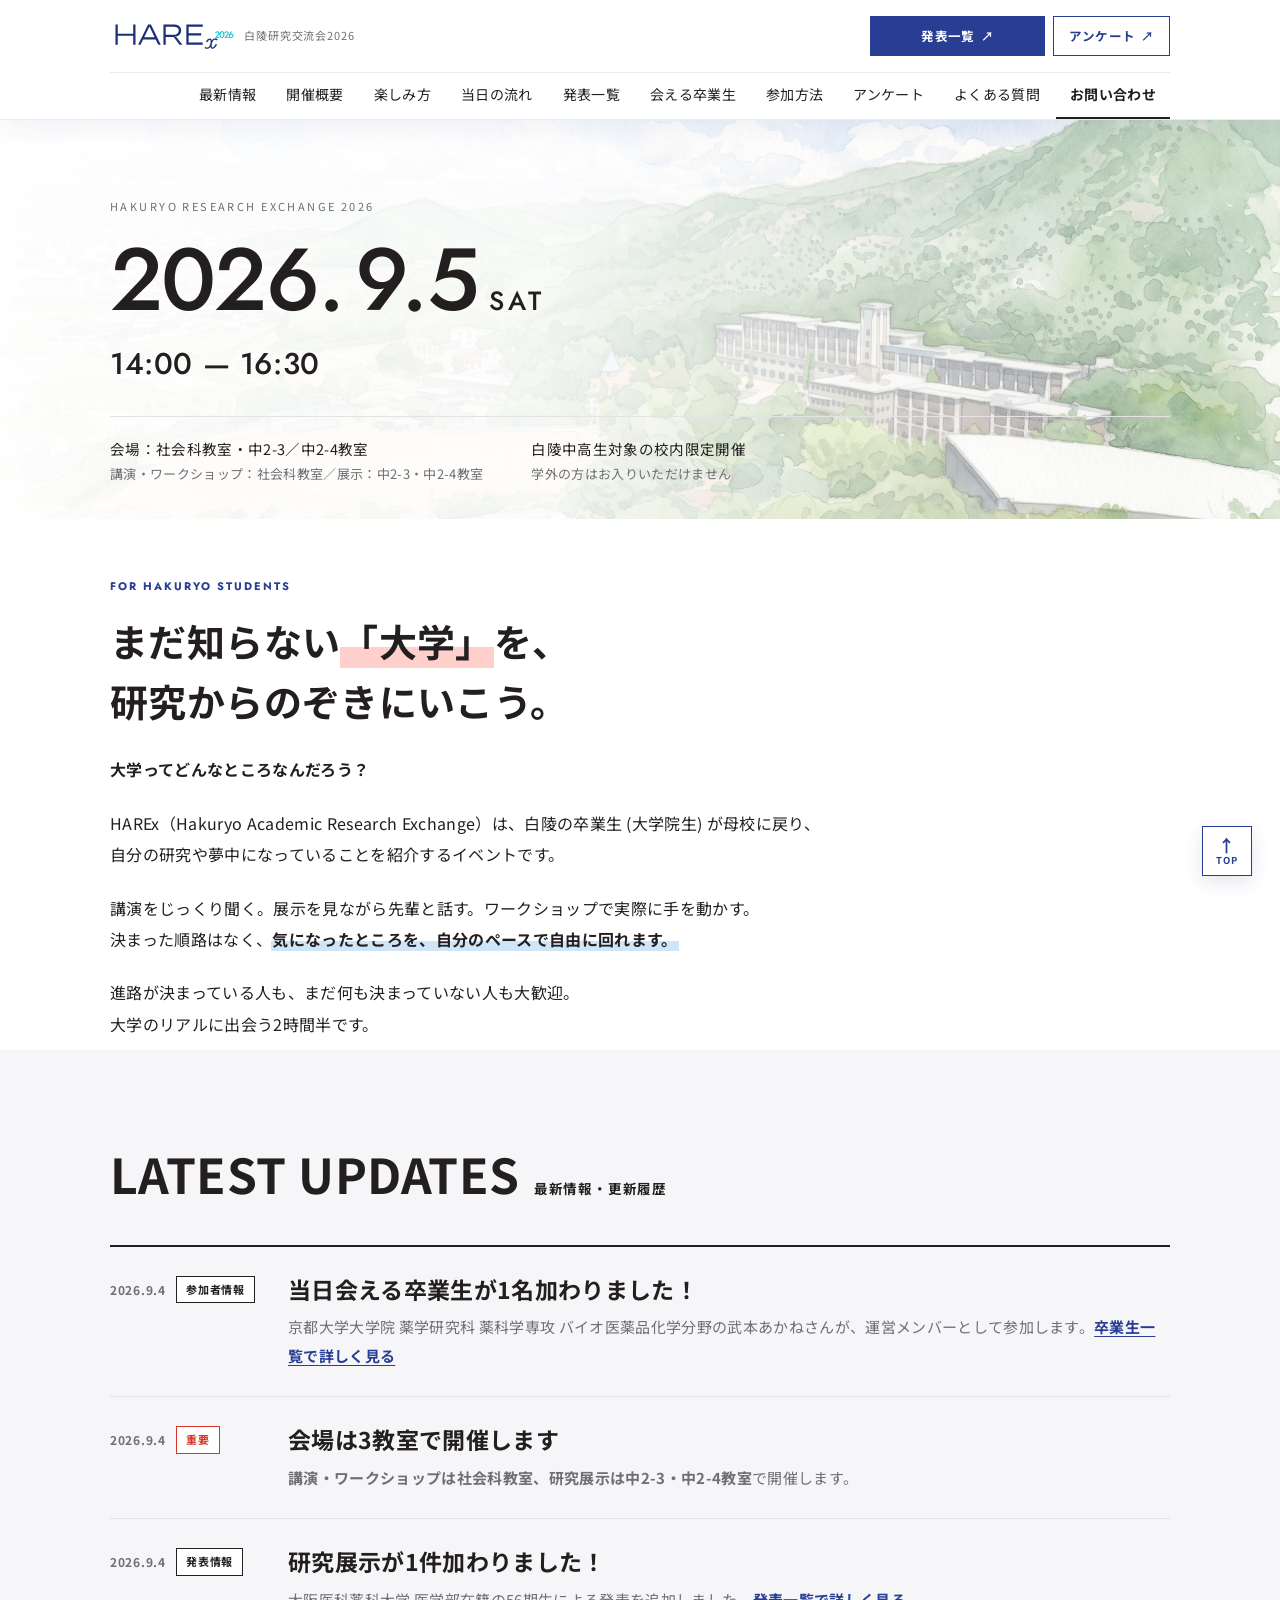
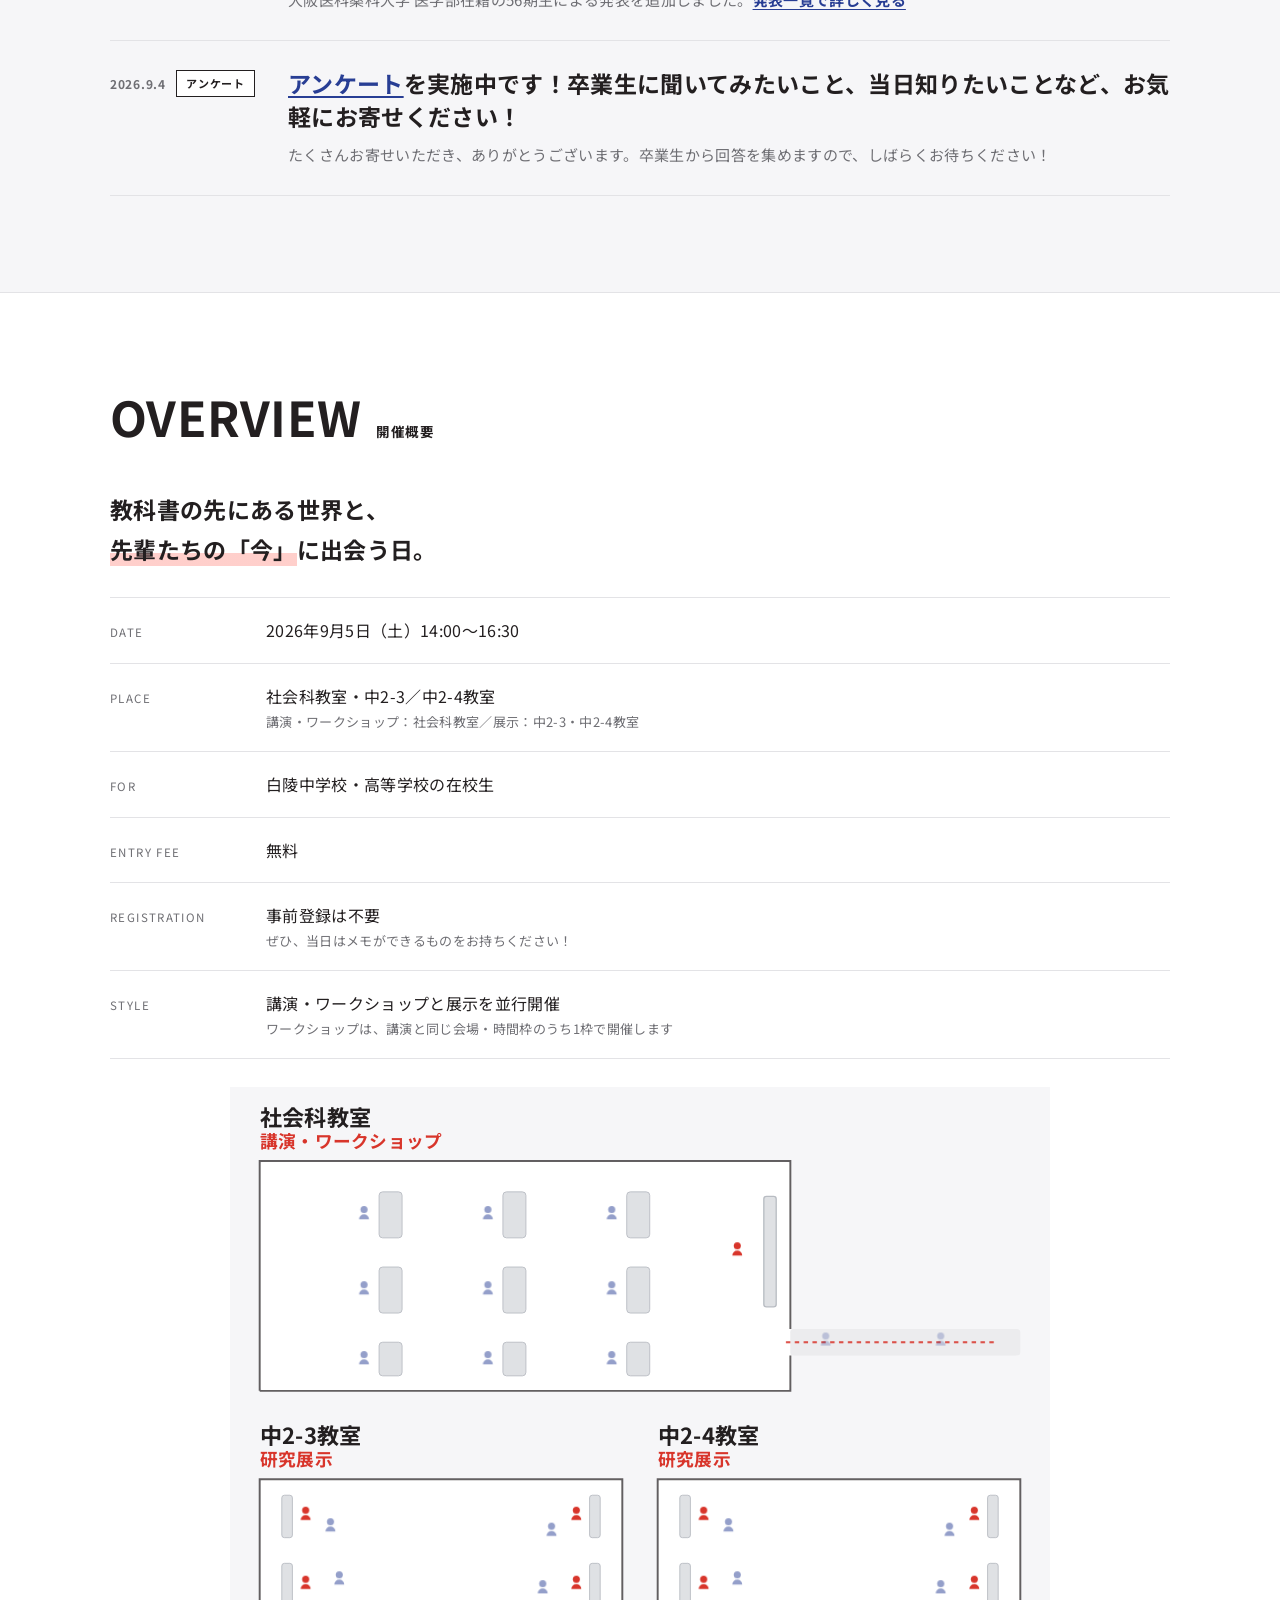
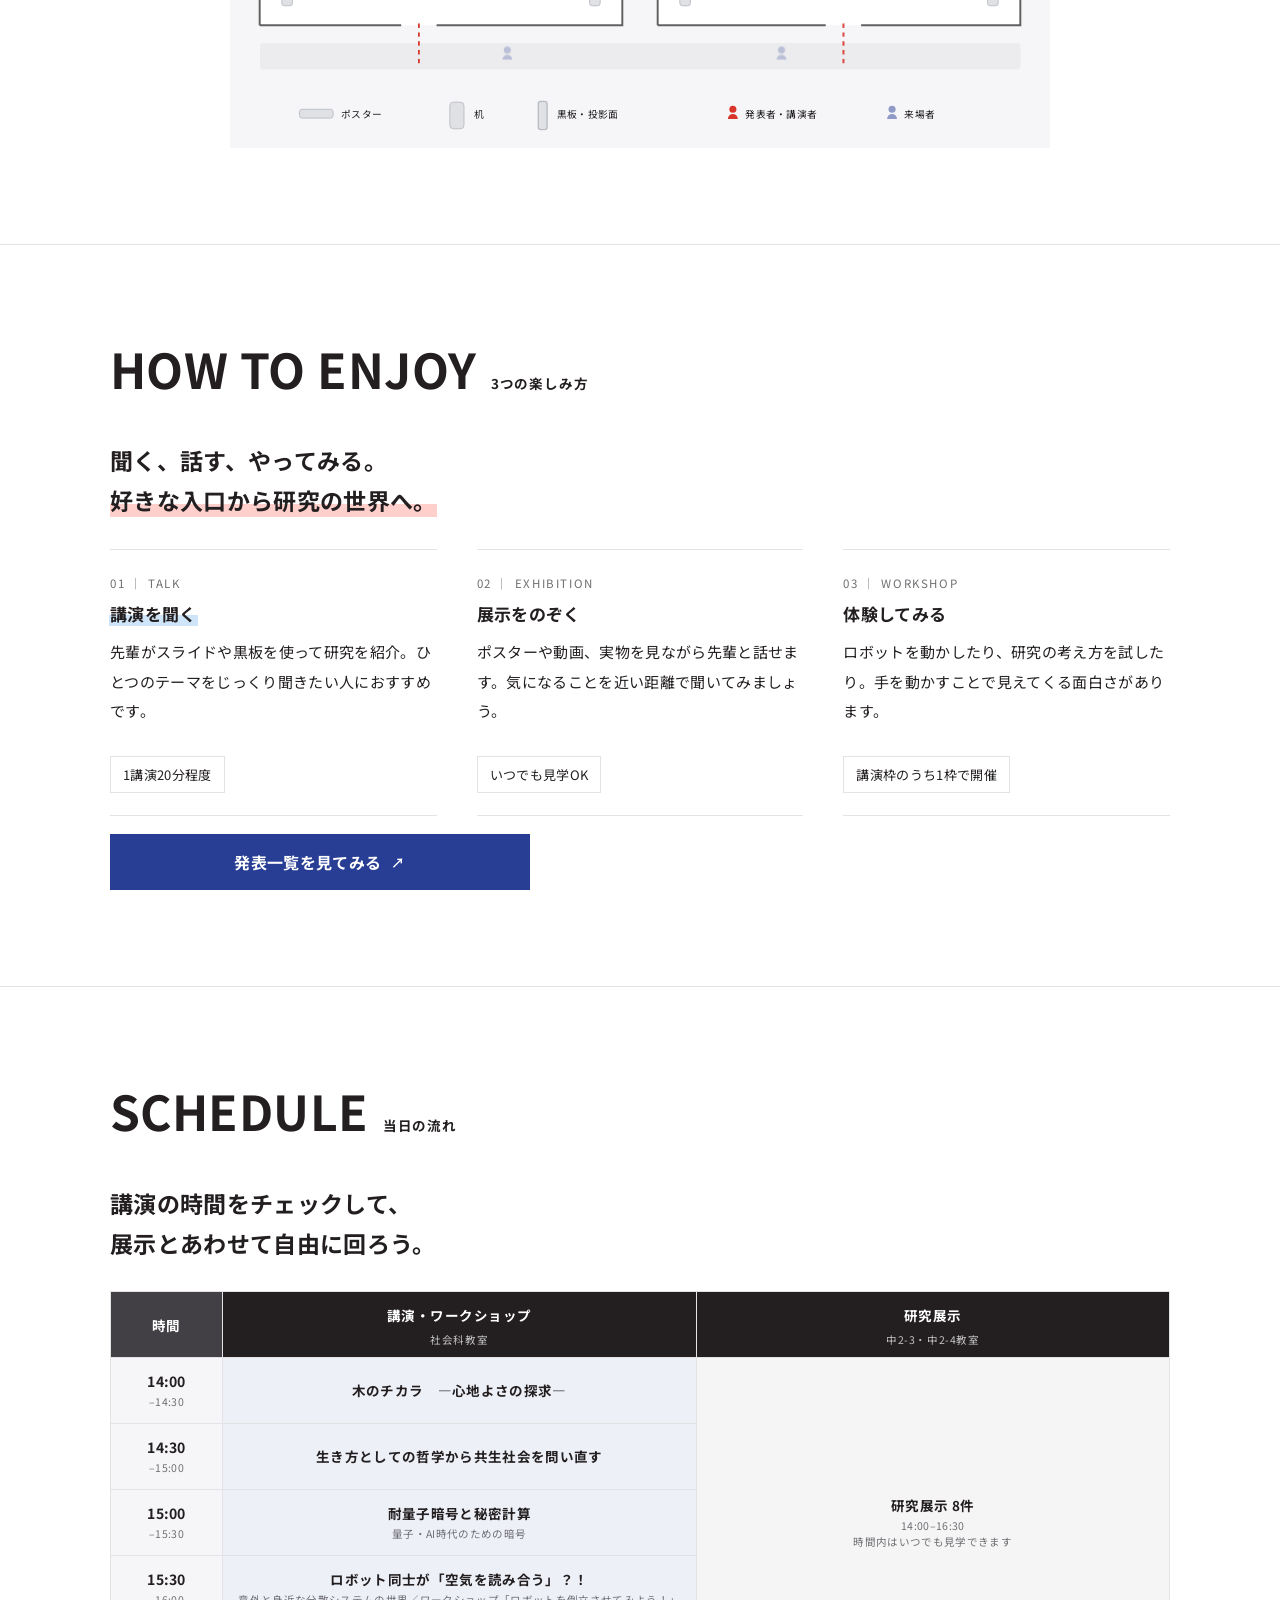
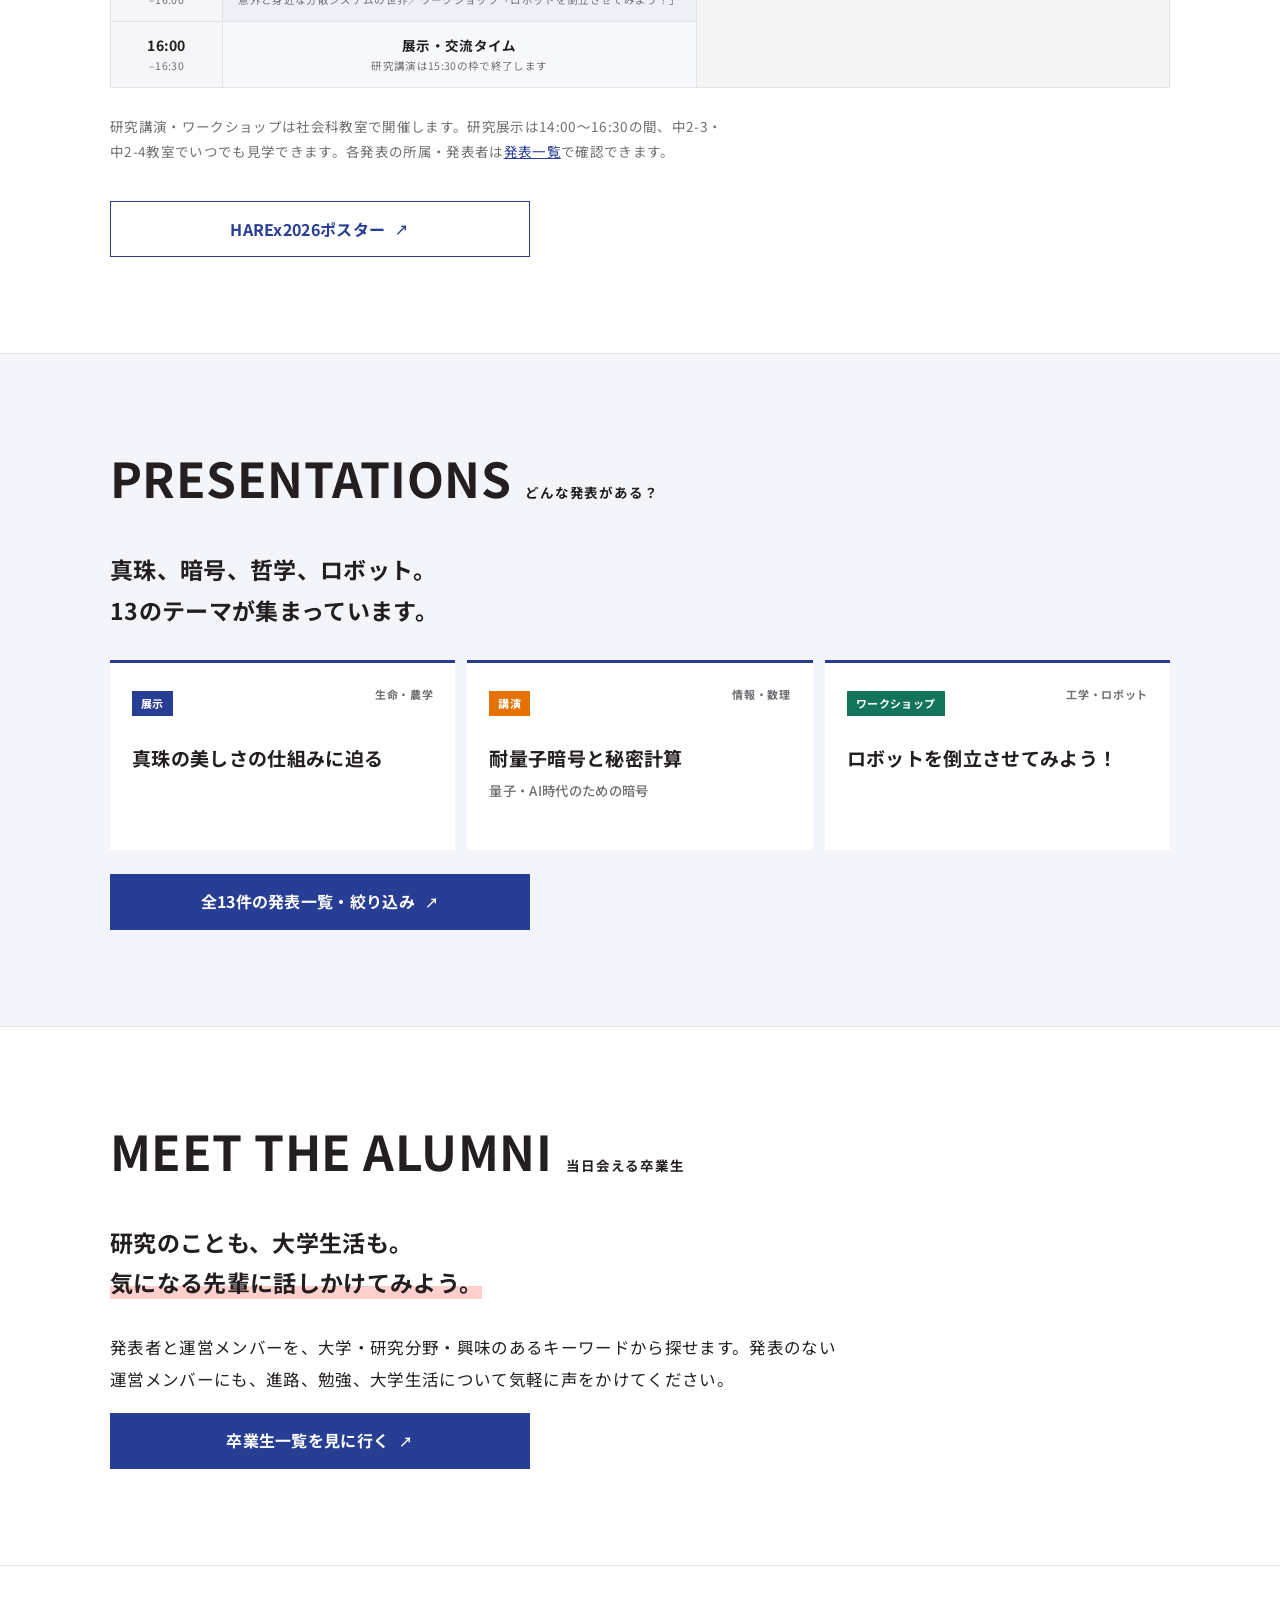
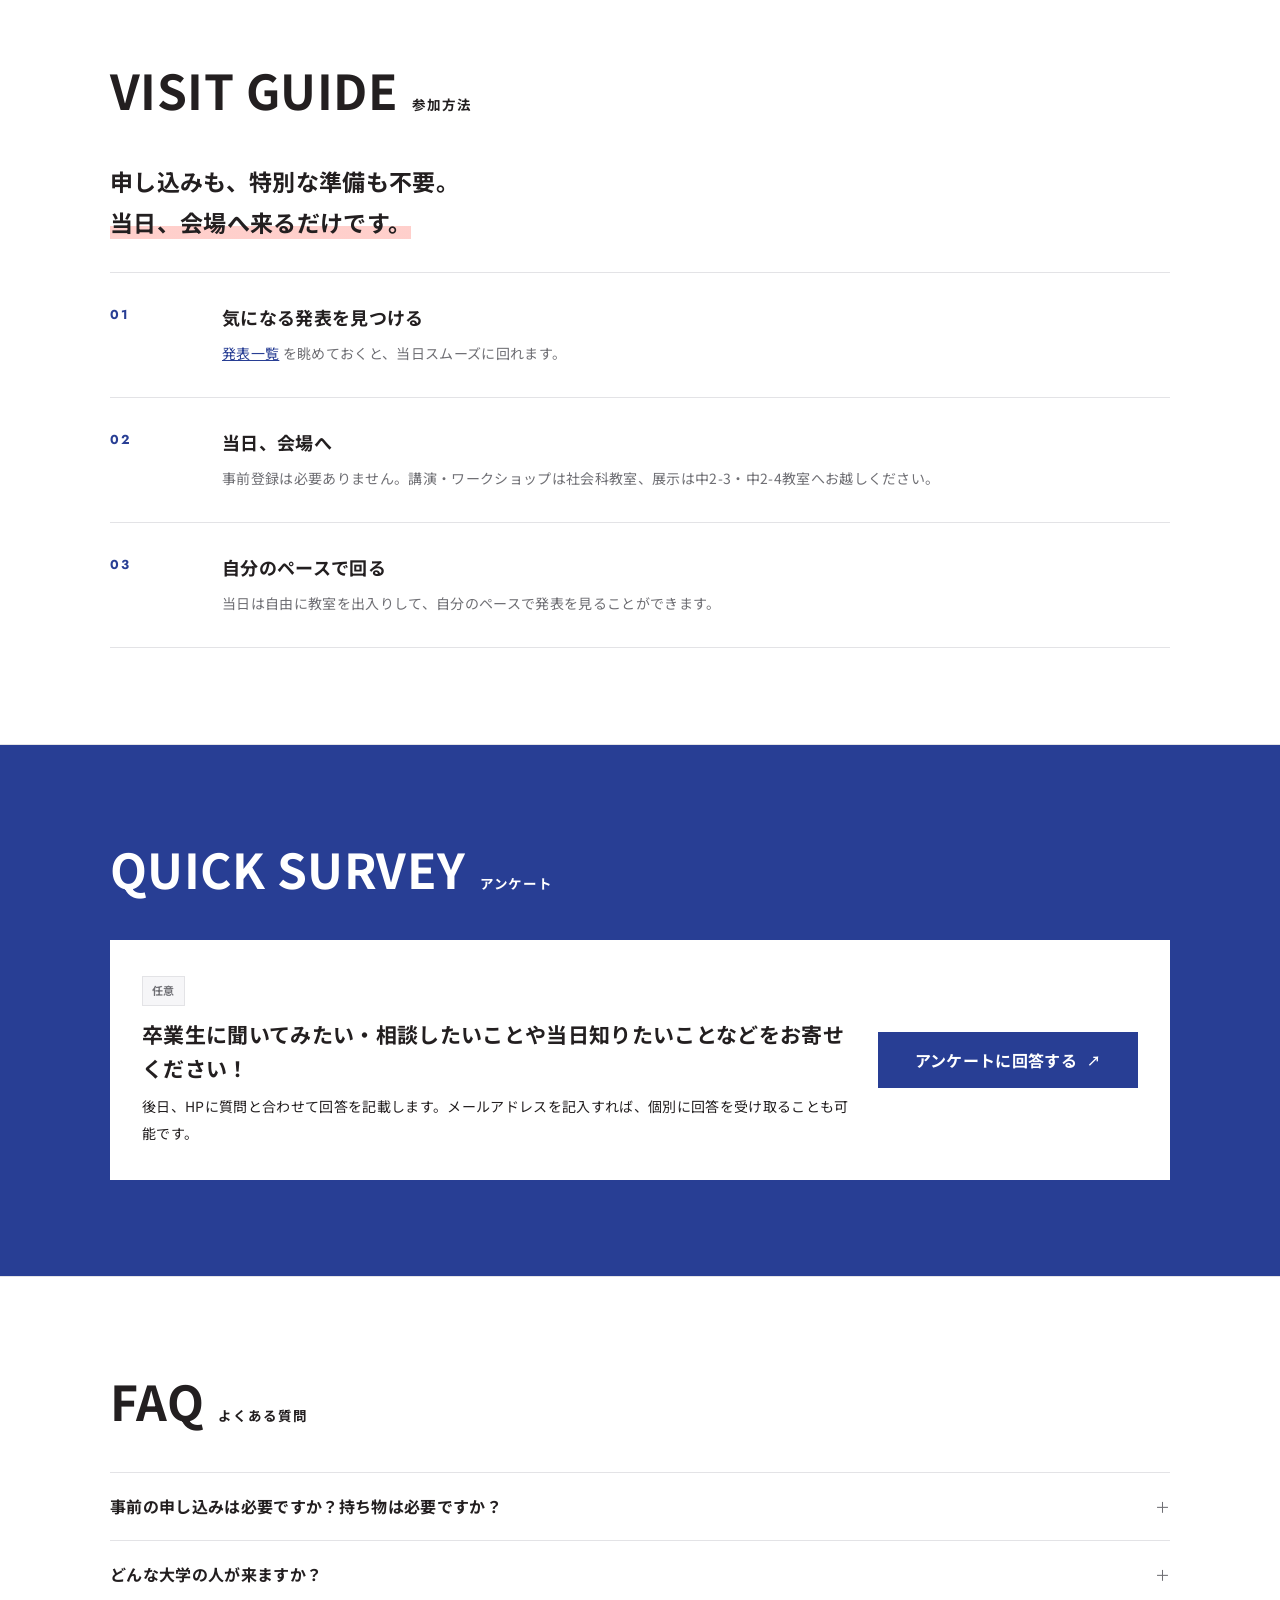
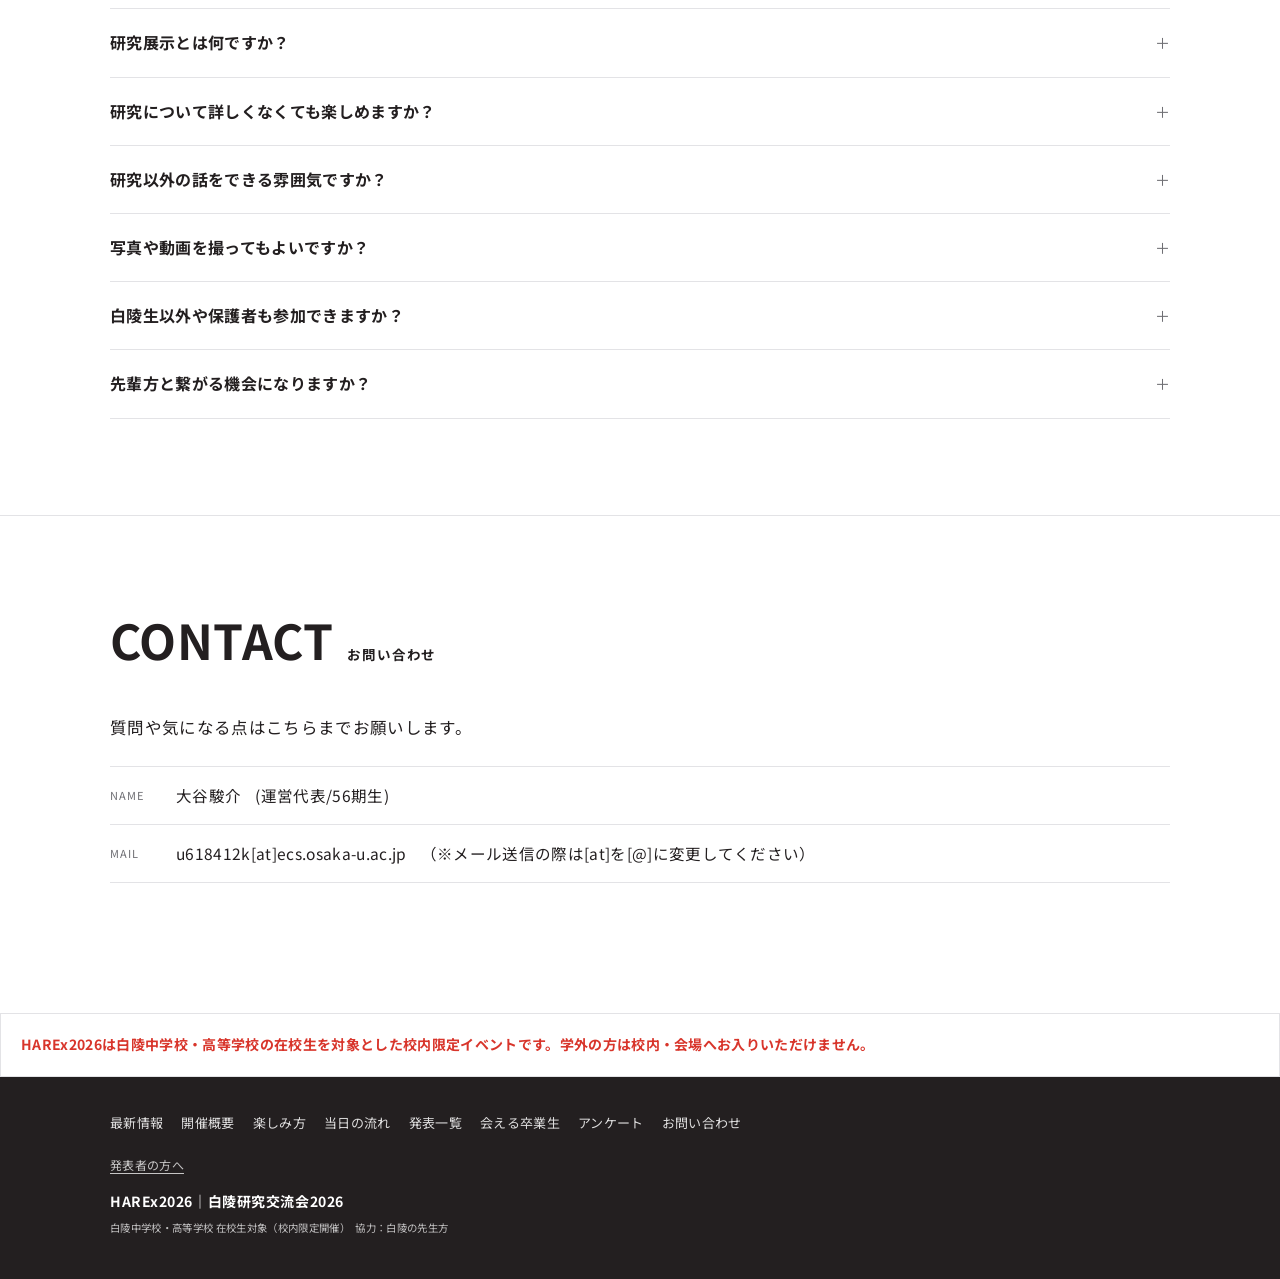
==== index.html @ d639a08f "HP更新" ====
<!doctype html>
<html lang="ja">

<head>
    <meta charset="utf-8">
    <meta name="viewport" content="width=device-width,initial-scale=1,viewport-fit=cover">
    <meta name="theme-color" content="#ffffff">
    <title>HAREx2026｜中高生向けサイト</title>
    <meta name="description" content="HAREx2026（白陵研究交流会）の白陵中高生向け案内。白陵中学校・高等学校の在校生を対象とした校内限定イベントです。">
    <link rel="preconnect" href="https://fonts.googleapis.com">
    <link rel="preconnect" href="https://fonts.gstatic.com" crossorigin>
    <link href="https://fonts.googleapis.com/css2?family=Noto+Sans+JP:wght@400;500;700&display=swap" rel="stylesheet">
    <link rel="stylesheet" href="assets/style.css">
    <link rel="icon" href="assets/favicon.svg" type="image/svg+xml">
</head>

<body id="top" class="student-site">
    <!--
        会場構成の切替メモ
        現在（社会科教室を使用）:
          講演・ワークショップ = 社会科教室
          研究展示 = 中2-3・中2-4教室
        切替候補（2026-09-04時点の2教室構成）:
          講演・ワークショップ = 中2-4教室
          研究展示 = 中2-3教室
        再切替時は「会場構成切替対象」のコメントがある各箇所と presentations.html の会場表記、
        および下記会場図をまとめて更新すること。
    -->
    <header class="site-header">
        <div class="wrap">
            <a class="brand" href="#top" aria-label="HAREx2026 トップへ">
                <img class="brand-logo" src="assets/harex-logo.svg" width="315" height="71" alt="HAREx">
                <span class="jp">白陵研究交流会2026</span>
            </a>
            <div class="header-cta" aria-label="注目のページ">
                <a href="presentations.html">発表一覧<span class="arw" aria-hidden="true">↗</span></a>
                <a class="sub" href="#survey">アンケート<span class="arw" aria-hidden="true">↗</span></a>
            </div>
            <nav class="site-nav" aria-label="ページ内の目次">
                <a href="#updates">最新情報</a>
                <a href="#about">開催概要</a>
                <a href="#styles">楽しみ方</a>
                <a href="#schedule">当日の流れ</a>
                <a href="#presentations">発表一覧</a>
                <a href="#alumni">会える卒業生</a>
                <a href="#guide">参加方法</a>
                <a href="#survey">アンケート</a>
                <a href="#notes">よくある質問</a>
                <a href="#contact">お問い合わせ</a>
            </nav>
        </div>
    </header>

    <main>
        <div class="mv student-mv">
            <div class="wrap">
                <p class="eyebrow">HAKURYO RESEARCH EXCHANGE 2026</p>
                <p class="date"><span>2026.</span><span>9.5</span><span class="dow">SAT</span></p>
                <p class="time">14:00 — 16:30</p>
                <div class="mv-meta">
                    <!-- 会場構成切替対象：2教室案「会場：中2-3・中2-4教室／展示：中2-3教室／講演等：中2-4教室」 -->
                    <p>会場：社会科教室・中2-3／中2-4教室<span>講演・ワークショップ：社会科教室／展示：中2-3・中2-4教室</span></p>
                    <p>白陵中高生対象の校内限定開催<span>学外の方はお入りいただけません</span></p>
                </div>
            </div>
        </div>

        <div class="statement student-statement">
            <div class="wrap">
                <p class="statement-kicker">FOR HAKURYO STUDENTS</p>
                <h1>まだ知らない<span class="mark">「大学」</span>を、<br>研究からのぞきにいこう。</h1>
                <div class="split">
                    <div class="body">
                        <p><b>大学ってどんなところなんだろう？</b></p>
                        <p>HAREx（Hakuryo Academic Research Exchange）は、白陵の卒業生 (大学院生)
                            が母校に戻り、自分の研究や夢中になっていることを紹介するイベントです。
                        </p>
                        <p>講演をじっくり聞く。展示を見ながら先輩と話す。ワークショップで実際に手を動かす。<br>決まった順路はなく、<b><span
                                    class="emphasis-marker">気になったところを、自分のペースで自由に回れます。</span></b></p>
                        <p>進路が決まっている人も、まだ何も決まっていない人も大歓迎。<br>
                            大学のリアルに出会う2時間半です。</p>
                    </div>
                </div>
            </div>
        </div>

        <section id="updates" class="updates-section" aria-labelledby="updates-title">
            <div class="wrap">
                <h2 class="heading" id="updates-title"><span class="en">LATEST UPDATES</span><span
                        class="jp">最新情報・更新履歴</span></h2>
                <div class="update-list">
                    <article class="update-item">
                        <div class="update-meta"><time datetime="2026-09-04">2026.9.4</time><span
                                class="update-label">参加者情報</span></div>
                        <div class="update-body">
                            <h3>当日会える卒業生が1名加わりました！</h3>
                            <p>京都大学大学院 薬学研究科 薬科学専攻 バイオ医薬品化学分野の武本あかねさんが、運営メンバーとして参加します。<a
                                    href="alumni.html">卒業生一覧で詳しく見る</a></p>
                        </div>
                    </article>
                    <article class="update-item">
                        <div class="update-meta"><time datetime="2026-09-04">2026.9.4</time><span
                                class="update-label important">重要</span></div>
                        <div class="update-body">
                            <h3>会場は3教室で開催します</h3>
                            <!-- 会場構成切替対象：2教室案「研究展示は中2-3教室、講演・ワークショップは中2-4教室」 -->
                            <p><b>講演・ワークショップは社会科教室、研究展示は中2-3・中2-4教室</b>で開催します。</p>
                        </div>
                    </article>
                    <article class="update-item">
                        <div class="update-meta"><time datetime="2026-09-04">2026.9.4</time><span
                                class="update-label">発表情報</span></div>
                        <div class="update-body">
                            <h3>研究展示が1件加わりました！</h3>
                            <p>大阪医科薬科大学 医学部在籍の56期生による発表を追加しました。<a href="presentations.html">発表一覧で詳しく見る</a></p>
                        </div>
                    </article>
                    <article class="update-item">
                        <div class="update-meta"><time datetime="2026-09-04">2026.9.4</time><span
                                class="update-label">アンケート</span></div>
                        <div class="update-body">
                            <h3><a href="#survey">アンケート</a>を実施中です！卒業生に聞いてみたいこと、当日知りたいことなど、お気軽にお寄せください！</h3>
                            <p>たくさんお寄せいただき、ありがとうございます。卒業生から回答を集めますので、しばらくお待ちください！
                            </p>
                        </div>
                    </article>
                </div>
            </div>
        </section>

        <section id="about">
            <div class="wrap">
                <h2 class="heading"><span class="en">OVERVIEW</span><span class="jp">開催概要</span></h2>
                <p class="lead">教科書の先にある世界と、<br><span class="mark">先輩たちの「今」</span>に出会う日。</p>

                <dl class="facts">
                    <div>
                        <dt>DATE</dt>
                        <dd>2026年9月5日（土）14:00〜16:30</dd>
                    </div>
                    <div>
                        <dt>PLACE</dt>
                        <!-- 会場構成切替対象：2教室案「中2-3・中2-4教室／展示：中2-3教室／講演等：中2-4教室」 -->
                        <dd>社会科教室・中2-3／中2-4教室<small>講演・ワークショップ：社会科教室／展示：中2-3・中2-4教室</small></dd>
                    </div>
                    <div>
                        <dt>FOR</dt>
                        <dd>白陵中学校・高等学校の在校生</dd>
                    </div>
                    <div>
                        <dt>ENTRY FEE</dt>
                        <dd>無料</dd>
                    </div>
                    <div>
                        <dt>REGISTRATION</dt>
                        <dd>事前登録は不要<small>ぜひ、当日はメモができるものをお持ちください！</small></dd>
                    </div>
                    <div>
                        <dt>STYLE</dt>
                        <dd>講演・ワークショップと展示を並行開催<small>ワークショップは、講演と同じ会場・時間枠のうち1枠で開催します</small></dd>
                    </div>
                </dl>
                <!--
                    会場構成切替対象：2教室案の会場図は、左右に中2-3（展示）と中2-4（講演等）を置く構成。
                    現在の3教室案は、社会科教室を左約7割に置き、右下の出入口から右方向へ廊下を伸ばし、
                    中2-3・中2-4の展示室ともう1本の廊下を別の段に配置している。
                -->
                <div class="figure venue-figure">
                    <svg class="venue" data-scroll-animation="venue" viewBox="0 0 900 720" role="img"
                        aria-labelledby="venue-title venue-desc">
                        <title id="venue-title">HAREx2026会場案内図</title>
                        <desc id="venue-desc">
                            上段は左側約7割が社会科教室で、右下の出入口から右方向へ細い廊下が伸びています。社会科教室は右端の黒板を正面としています。下段は中2-3教室と中2-4教室、その下に同じ幅の別の廊下があります。
                        </desc>
                        <defs>
                            <g id="venue-person">
                                <circle cx="0" cy="-7" r="4" />
                                <path d="M-5.6,4 a5.6,5.6 0 0,1 11.2,0 Z" />
                            </g>
                        </defs>

                        <!-- 上段：社会科教室と、右下の出入口から右へ伸びる廊下 -->
                        <text class="vn-room-number" x="20" y="30">社会科教室</text>
                        <text class="vn-room-role" x="20" y="55">講演・ワークショップ</text>
                        <rect class="vn-room vn-room--talk" x="20" y="70" width="600" height="260" rx="6" />
                        <rect class="vn-corr" x="620" y="260" width="260" height="30" rx="4" />
                        <!-- 社会科教室の出入口は右下。右壁の切れ目が出入口 -->
                        <path class="vn-wall" d="M20 330V70H620V260 M620 290V330H20" />

                        <g class="vn-objects" aria-hidden="true">
                            <!-- 黒板は教室の右端 -->
                            <rect class="vn-object vn-blackboard-shape" x="590" y="110" width="14" height="125" rx="3" />
                            <!-- 黒板へ向く縦長の机 -->
                            <rect class="vn-object vn-desk" x="155" y="105" width="26" height="52" rx="4" />
                            <rect class="vn-object vn-desk" x="295" y="105" width="26" height="52" rx="4" />
                            <rect class="vn-object vn-desk" x="435" y="105" width="26" height="52" rx="4" />
                            <rect class="vn-object vn-desk" x="155" y="190" width="26" height="52" rx="4" />
                            <rect class="vn-object vn-desk" x="295" y="190" width="26" height="52" rx="4" />
                            <rect class="vn-object vn-desk" x="435" y="190" width="26" height="52" rx="4" />
                            <rect class="vn-object vn-desk" x="155" y="275" width="26" height="38" rx="4" />
                            <rect class="vn-object vn-desk" x="295" y="275" width="26" height="38" rx="4" />
                            <rect class="vn-object vn-desk" x="435" y="275" width="26" height="38" rx="4" />
                        </g>
                        <g class="vn-alum vn-participants">
                            <use href="#venue-person" x="560" y="173" />
                        </g>
                        <g class="vn-you vn-participants">
                            <use href="#venue-person" x="138" y="132" />
                            <use href="#venue-person" x="278" y="132" />
                            <use href="#venue-person" x="418" y="132" />
                            <use href="#venue-person" x="138" y="217" />
                            <use href="#venue-person" x="278" y="217" />
                            <use href="#venue-person" x="418" y="217" />
                            <use href="#venue-person" x="138" y="296" />
                            <use href="#venue-person" x="278" y="296" />
                            <use href="#venue-person" x="418" y="296" />
                        </g>
                        <g class="vn-move">
                            <path d="M615 275H850" />
                        </g>
                        <g class="vn-you vn-participants">
                            <use class="vn-walker vn-walker--1" href="#venue-person" x="660" y="275" />
                            <use class="vn-walker vn-walker--2" href="#venue-person" x="790" y="275" />
                        </g>

                        <!-- 下段：2つの展示室と、別系統の廊下 -->
                        <text class="vn-room-number" x="20" y="390">中2-3教室</text>
                        <text class="vn-room-role" x="20" y="415">研究展示</text>
                        <text class="vn-room-number" x="470" y="390">中2-4教室</text>
                        <text class="vn-room-role" x="470" y="415">研究展示</text>
                        <rect class="vn-room vn-room--exhibition" x="20" y="430" width="410" height="165" rx="6" />
                        <rect class="vn-room vn-room--exhibition" x="470" y="430" width="410" height="165" rx="6" />
                        <path class="vn-wall"
                            d="M20 595V430H430V595H220 M180 595H20 M470 595V430H880V595H700 M660 595H470" />

                        <g class="vn-objects" aria-hidden="true">
                            <rect class="vn-object vn-poster" x="45" y="448" width="12" height="48" rx="3" />
                            <rect class="vn-object vn-poster" x="45" y="525" width="12" height="48" rx="3" />
                            <rect class="vn-object vn-poster" x="393" y="448" width="12" height="48" rx="3" />
                            <rect class="vn-object vn-poster" x="393" y="525" width="12" height="48" rx="3" />
                            <rect class="vn-object vn-poster" x="495" y="448" width="12" height="48" rx="3" />
                            <rect class="vn-object vn-poster" x="495" y="525" width="12" height="48" rx="3" />
                            <rect class="vn-object vn-poster" x="843" y="448" width="12" height="48" rx="3" />
                            <rect class="vn-object vn-poster" x="843" y="525" width="12" height="48" rx="3" />
                        </g>
                        <g class="vn-alum vn-participants">
                            <use href="#venue-person" x="72" y="472" />
                            <use href="#venue-person" x="378" y="472" />
                            <use href="#venue-person" x="72" y="550" />
                            <use href="#venue-person" x="378" y="550" />
                            <use href="#venue-person" x="522" y="472" />
                            <use href="#venue-person" x="828" y="472" />
                            <use href="#venue-person" x="522" y="550" />
                            <use href="#venue-person" x="828" y="550" />
                        </g>
                        <g class="vn-you vn-participants">
                            <use href="#venue-person" x="100" y="485" />
                            <use href="#venue-person" x="350" y="490" />
                            <use href="#venue-person" x="110" y="545" />
                            <use href="#venue-person" x="340" y="555" />
                            <use href="#venue-person" x="550" y="485" />
                            <use href="#venue-person" x="800" y="490" />
                            <use href="#venue-person" x="560" y="545" />
                            <use href="#venue-person" x="790" y="555" />
                        </g>

                        <rect class="vn-corr" x="20" y="615" width="860" height="30" rx="4" />
                        <g class="vn-move">
                            <path d="M200 638V590" />
                            <path d="M680 638V590" />
                        </g>
                        <g class="vn-you vn-participants">
                            <use class="vn-walker vn-walker--1" href="#venue-person" x="300" y="630" />
                            <use class="vn-walker vn-walker--2" href="#venue-person" x="610" y="630" />
                        </g>

                        <g class="vn-legend" aria-hidden="true">
                            <rect class="vn-object vn-poster" x="65" y="690" width="38" height="10" rx="3" />
                            <text x="112" y="700">ポスター</text>
                            <rect class="vn-object vn-desk" x="235" y="682" width="16" height="30" rx="4" />
                            <text x="262" y="700">机</text>
                            <rect class="vn-object vn-blackboard-shape" x="335" y="681" width="10" height="32" rx="3" />
                            <text x="356" y="700">黒板・投影面</text>
                            <g class="vn-alum"><use href="#venue-person" x="555" y="697" /></g>
                            <text x="569" y="700">発表者・講演者</text>
                            <g class="vn-you"><use href="#venue-person" x="735" y="697" /></g>
                            <text x="749" y="700">来場者</text>
                        </g>
                    </svg>
                </div>
            </div>
        </section>

        <section id="styles">
            <div class="wrap">
                <h2 class="heading"><span class="en">HOW TO ENJOY</span><span class="jp">3つの楽しみ方</span></h2>
                <p class="lead">聞く、話す、やってみる。<br><span class="mark">好きな入口から研究の世界へ。</span></p>
                <div class="cols c3 style-cards">
                    <article>
                        <span class="num">01 ｜ TALK</span>
                        <h3><span class="emphasis-marker">講演を聞く</span></h3>
                        <p>先輩がスライドや黒板を使って研究を紹介。ひとつのテーマをじっくり聞きたい人におすすめです。</p>
                        <span class="tag">1講演20分程度</span>
                    </article>
                    <article>
                        <span class="num">02 ｜ EXHIBITION</span>
                        <h3><span class="emphasis-marker">展示をのぞく</span></h3>
                        <p>ポスターや動画、実物を見ながら先輩と話せます。気になることを近い距離で聞いてみましょう。</p>
                        <span class="tag">いつでも見学OK</span>
                    </article>
                    <article>
                        <span class="num">03 ｜ WORKSHOP</span>
                        <h3><span class="emphasis-marker">体験してみる</span></h3>
                        <p>ロボットを動かしたり、研究の考え方を試したり。手を動かすことで見えてくる面白さがあります。</p>
                        <span class="tag">講演枠のうち1枠で開催</span>
                    </article>
                </div>
                <a class="btn" href="presentations.html">発表一覧を見てみる<span class="arw" aria-hidden="true">↗</span></a>
            </div>
        </section>

        <section id="schedule">
            <div class="wrap">
                <h2 class="heading"><span class="en">SCHEDULE</span><span class="jp">当日の流れ</span></h2>
                <p class="lead">講演の時間をチェックして、<br><span class="mark">展示とあわせて自由に回ろう。</span></p>
                <div class="tt">
                    <table aria-label="14時から16時30分までの講演・ワークショップと展示のタイムテーブル">
                        <thead>
                            <tr>
                                <th scope="col">時間</th>
                                <!-- 会場構成切替対象：2教室案「講演等：中2-4教室／研究展示：中2-3教室」 -->
                                <th scope="col">講演・ワークショップ<br><small>社会科教室</small></th>
                                <th scope="col">研究展示<br><small>中2-3・中2-4教室</small></th>
                            </tr>
                        </thead>
                        <tbody>
                            <tr class="slot-30">
                                <th scope="row">14:00<small>–14:30</small></th>
                                <td class="talk"><b>木のチカラ　―心地よさの探求―</b></td>
                                <td class="exhibition" rowspan="5"><b>研究展示
                                        8件</b><small>14:00–16:30<br>時間内はいつでも見学できます</small></td>
                            </tr>
                            <tr class="slot-30">
                                <th scope="row">14:30<small>–15:00</small></th>
                                <td class="talk"><b>生き方としての哲学から共生社会を問い直す</b></td>
                            </tr>
                            <tr class="slot-30">
                                <th scope="row">15:00<small>–15:30</small></th>
                                <td class="talk"><b>耐量子暗号と秘密計算</b><small>量子・AI時代のための暗号</small></td>
                            </tr>
                            <tr class="slot-30">
                                <th scope="row">15:30<small>–16:00</small></th>
                                <td class="talk">
                                    <b>ロボット同士が「空気を読み合う」？！</b><small>意外と身近な分散システムの世界／ワークショップ「ロボットを倒立させてみよう！」</small>
                                </td>
                            </tr>
                            <tr class="slot-30">
                                <th scope="row">16:00<small>–16:30</small></th>
                                <td class="workshop"><b>展示・交流タイム</b><small>研究講演は15:30の枠で終了します</small></td>
                            </tr>
                        </tbody>
                    </table>
                </div>
                <!-- 会場構成切替対象：2教室案「講演等は中2-4教室／展示は中2-3教室」 -->
                <p class="note">研究講演・ワークショップは社会科教室で開催します。研究展示は14:00〜16:30の間、中2-3・中2-4教室でいつでも見学できます。各発表の所属・発表者は<a
                        href="presentations.html">発表一覧</a>で確認できます。</p>
                <a class="btn sub" href="https://drive.google.com/file/d/1bdfTSVSeqjbttZDfz1t50uwC72XidPdn/preview"
                    target="_blank" rel="noopener noreferrer">HAREx2026ポスター<span class="arw"
                        aria-hidden="true">↗</span></a>
            </div>
        </section>

        <section id="presentations" class="presentation-teaser">
            <div class="wrap">
                <h2 class="heading"><span class="en">PRESENTATIONS</span><span class="jp">どんな発表がある？</span></h2>
                <p class="lead">真珠、暗号、哲学、ロボット。<br><span class="mark">13のテーマが集まっています。</span></p>
                <div class="teaser-grid">
                    <article><span class="presentation-type exhibition">展示</span>
                        <p class="presentation-field">生命・農学</p>
                        <h3>真珠の美しさの仕組みに迫る</h3>
                    </article>
                    <article><span class="presentation-type talk">講演</span>
                        <p class="presentation-field">情報・数理</p>
                        <h3>耐量子暗号と秘密計算<br><small>量子・AI時代のための暗号</small></h3>
                    </article>
                    <article><span class="presentation-type workshop">ワークショップ</span>
                        <p class="presentation-field">工学・ロボット</p>
                        <h3>ロボットを倒立させてみよう！</h3>
                    </article>
                </div>
                <a class="btn presentation-link" href="presentations.html">全13件の発表一覧・絞り込み<span class="arw"
                        aria-hidden="true">↗</span></a>
            </div>
        </section>

        <section id="alumni" class="members-section alumni-teaser">
            <div class="wrap">
                <h2 class="heading"><span class="en">MEET THE ALUMNI</span><span class="jp">当日会える卒業生</span></h2>
                <p class="lead">研究のことも、大学生活も。<br><span class="mark">気になる先輩に話しかけてみよう。</span></p>
                <p class="body members-intro">
                    発表者と運営メンバーを、大学・研究分野・興味のあるキーワードから探せます。発表のない運営メンバーにも、進路、勉強、大学生活について気軽に声をかけてください。</p>
                <a class="btn" href="alumni.html">卒業生一覧を見に行く<span class="arw" aria-hidden="true">↗</span></a>
            </div>
        </section>

        <section id="guide">
            <div class="wrap">
                <h2 class="heading"><span class="en">VISIT GUIDE</span><span class="jp">参加方法</span></h2>
                <p class="lead">申し込みも、特別な準備も不要。<br><span class="mark">当日、会場へ来るだけです。</span></p>
                <ol class="step-list">
                    <li><span class="step-num">01</span>
                        <div>
                            <h3>気になる発表を見つける</h3>
                            <p><a href="presentations.html">発表一覧</a> を眺めておくと、当日スムーズに回れます。</p>
                        </div>
                    </li>
                    <li><span class="step-num">02</span>
                        <div>
                            <h3>当日、会場へ</h3>
                            <!-- 会場構成切替対象：2教室案「展示は中2-3教室／講演等は中2-4教室」 -->
                            <p>事前登録は必要ありません。講演・ワークショップは社会科教室、展示は中2-3・中2-4教室へお越しください。</p>
                        </div>
                    </li>
                    <li><span class="step-num">03</span>
                        <div>
                            <h3>自分のペースで回る</h3>
                            <p>当日は自由に教室を出入りして、自分のペースで発表を見ることができます。</p>
                        </div>
                    </li>
                </ol>
            </div>
        </section>

        <section id="survey" class="survey-section">
            <div class="wrap">
                <h2 class="heading"><span class="en">QUICK SURVEY</span><span class="jp">アンケート</span></h2>
                <div class="survey-panel">
                    <div>
                        <span class="optional-badge">任意</span>
                        <h3>卒業生に聞いてみたい・相談したいことや当日知りたいことなどをお寄せください！</h3>
                        <p>後日、HPに質問と合わせて回答を記載します。メールアドレスを記入すれば、個別に回答を受け取ることも可能です。
                        </p>
                    </div>
                    <a class="btn" href="https://forms.gle/mqbC7gCekhysyfKM7" target="_blank"
                        rel="noopener noreferrer">アンケートに回答する<span class="arw" aria-hidden="true">↗</span></a>
                </div>
            </div>
        </section>

        <section id="notes">
            <div class="wrap">
                <h2 class="heading"><span class="en">FAQ</span><span class="jp">よくある質問</span></h2>
                <div class="qa">
                    <details>
                        <summary>事前の申し込みは必要ですか？持ち物は必要ですか？</summary>
                        <p class="a">不要です。受付もないため、自由に教室を出入りしてお楽しみください。<br>持ち物としては、メモ用のノートやペンなどがあると便利です。</p>
                    </details>
                    <details>
                        <summary>どんな大学の人が来ますか？</summary>
                        <p class="a">東京大学、京都大学をはじめとした先輩が参加されます。大学や研究分野から探せる <a href="alumni.html">当日会える卒業生</a> をご覧ください。
                        </p>
                    </details>
                    <details>
                        <summary>研究展示とは何ですか？</summary>
                        <p class="a">研究についてまとめたポスターや展示を見ながら、研究している本人と直接話せる場所です。ゆるい雰囲気で、自由に交流してください。</p>
                    </details>
                    <details>
                        <summary>研究について詳しくなくても楽しめますか？</summary>
                        <p class="a">全く問題ありません。少しでも疑問に思うところなど積極的に意見交換をしてください。</p>
                    </details>
                    <details>
                        <summary>研究以外の話をできる雰囲気ですか？</summary>
                        <p class="a">当日は展示室などに卒業生が集まっています。展示に関する話題だけでなく、進路や勉強に関する悩み事などもぜひ話してみてください。</p>
                    </details>
                    <details>
                        <summary>写真や動画を撮ってもよいですか？</summary>
                        <p class="a">撮影は原則禁止としています。運営の記録や学校広報のために撮影する場合があります。</p>
                    </details>
                    <details>
                        <summary>白陵生以外や保護者も参加できますか？</summary>
                        <p class="a">今回は白陵中学校・高等学校の在校生を対象とした校内限定イベントです。学外の方は校内・会場へお入りいただけません。</p>
                    </details>
                    <details>
                        <summary>先輩方と繋がる機会になりますか？</summary>
                        <p class="a">一対一で話せるなかなかないチャンスです。ぜひこの機会に繋がりを増やしてください！</p>
                    </details>
                </div>
            </div>
        </section>

        <section id="contact">
            <div class="wrap">
                <h2 class="heading"><span class="en">CONTACT</span><span class="jp">お問い合わせ</span></h2>
                <p class="body">質問や気になる点はこちらまでお願いします。</p>
                <div class="contact">
                    <div><span class="k">NAME</span>大谷駿介 <span class="small">(運営代表/56期生)</span></div>
                    <div><span class="k">MAIL</span>u618412k[at]ecs.osaka-u.ac.jp<span
                            class="small">（※メール送信の際は[at]を[@]に変更してください）</span></div>
                </div>
            </div>
        </section>
    </main>

    <p class="notice"><b>HAREx2026は白陵中学校・高等学校の在校生を対象とした校内限定イベントです。学外の方は校内・会場へお入りいただけません。</b></p>

    <footer class="site">
        <div class="wrap">
            <div class="links"><a href="#updates">最新情報</a><a href="#about">開催概要</a><a href="#styles">楽しみ方</a><a
                    href="#schedule">当日の流れ</a><a href="presentations.html">発表一覧</a><a href="alumni.html">会える卒業生</a><a
                    href="#survey">アンケート</a><a href="#contact">お問い合わせ</a></div>
            <p class="for-presenters"><a href="https://harex.org/presenters/">発表者の方へ</a></p>
            <b>HAREx2026｜白陵研究交流会2026</b><br><small>白陵中学校・高等学校 在校生対象（校内限定開催）　協力：白陵の先生方</small>
        </div>
    </footer>

    <a class="back-to-top" href="#top" aria-label="ページ上部へ戻る"><span class="back-to-top-arrow"
            aria-hidden="true">↑</span><span aria-hidden="true">TOP</span></a>
    <div class="fixed-cta">
        <div class="fixed-cta-inner student-fixed-cta"><a class="btn" href="presentations.html">発表一覧<span class="arw"
                    aria-hidden="true">↗︎</span></a><a class="btn sub" href="#survey">アンケート<span class="arw"
                    aria-hidden="true">↗︎</span></a></div>
    </div>
    <script src="assets/nav.js" defer></script>
</body>

</html>
---- assets/style.css ----
@charset "utf-8";

@font-face {
    font-family: "Jost";
    src: url("fonts/Jost/Jost-VariableFont_wght.ttf") format("truetype");
    font-style: normal;
    font-weight: 100 900;
    font-display: swap;
}

/* ==========================================================================
   HAREx 開催概要サイト
   構成：1ページ縦スクロール＋上部アンカーナビ。
   考え方：白地・墨色の文字・大きな英字見出し・広い余白で情報を整理し、
           色の塗りつぶしは「押せるもの（ボタン）」と〆切の強調だけに使う。
   ========================================================================== */

:root {
    --ink: #231f20;
    /* 本文・見出しの基本色 */
    --sub: #6f6f74;
    /* 補足文 */
    --line: #e3e3e6;
    /* 罫線 */
    --line-strong: #231f20;
    --bg: #ffffff;
    --tint: #f6f6f8;
    /* ごく薄い面。図の下地などに */
    --navy: #283e94;
    /* リンクとボタン */
    --navy-dark: #1b2f77;
    --red: #d8352b;
    /* 〆切など、注意を引きたい一点 */
    --font: "Noto Sans JP", "Hiragino Kaku Gothic ProN", "Hiragino Sans", "Yu Gothic", Meiryo, system-ui, sans-serif;
    --maxw: 1140px;
    --pad: 22px;
    --head: 56px;
    /* 赤・青のアンダーラインを引き終わるまでの共通時間 */
    --underline-animation-duration: 1.2s;
}

* {
    box-sizing: border-box;
    -webkit-tap-highlight-color: rgba(35, 31, 32, .08);
}

html {
    scroll-behavior: smooth;
    -webkit-text-size-adjust: 100%;
}

body {
    margin: 0;
    background: var(--bg);
    color: var(--ink);
    font-family: var(--font);
    font-size: 15.5px;
    line-height: 1.95;
    letter-spacing: .02em;
    overflow-x: hidden;
    padding-bottom: calc(72px + env(safe-area-inset-bottom));
}

img,
svg {
    max-width: 100%;
}

p {
    margin: 0 0 1.4em;
}

p:last-child {
    margin-bottom: 0;
}

b,
strong {
    font-weight: 700;
}

a {
    color: var(--navy);
}

.wrap {
    max-width: var(--maxw);
    margin: 0 auto;
    padding: 0 var(--pad);
}

.mark {
    background: linear-gradient(transparent 62%, rgba(255, 118, 107, .35) 62%);
}

.emphasis-marker {
    margin: 0 -.08em;
    padding: 0 .08em;
    background: linear-gradient(transparent 58%, rgba(104, 174, 235, .32) 58%);
    -webkit-box-decoration-break: clone;
    box-decoration-break: clone;
}

/* JavaScriptが動作する場合のみ、強調線を初回表示時に左から描く */
.has-scroll-animations .mark,
.has-scroll-animations .emphasis-marker {
    background-repeat: no-repeat;
    background-position: left bottom;
    background-size: 0 100%;
    transition: background-size var(--underline-animation-duration) cubic-bezier(.2, .75, .25, 1);
}

.has-scroll-animations .mark.is-revealed,
.has-scroll-animations .emphasis-marker.is-revealed {
    background-size: 100% 100%;
}

/* ==========================================================================
   ヘッダー
   ========================================================================== */
.site-header {
    position: sticky;
    top: 0;
    z-index: 50;
    background: rgba(255, 255, 255, .76);
    -webkit-backdrop-filter: saturate(1.45) blur(18px);
    backdrop-filter: saturate(1.45) blur(18px);
    border-bottom: 1px solid rgba(227, 227, 230, .72);
    box-shadow: 0 8px 24px rgba(27, 47, 119, .06);
}

.site-header .wrap {
    display: flex;
    flex-wrap: wrap;
    align-items: center;
    gap: 0 16px;
}

.brand {
    display: flex;
    align-items: center;
    gap: 10px;
    height: var(--head);
    text-decoration: none;
    color: var(--ink);
    flex: 1 1 auto;
    overflow: hidden;
    transition: height .28s ease, opacity .2s ease, visibility 0s;
}

.brand-logo {
    display: block;
    width: 112px;
    height: auto;
    transition: width .28s ease;
}

.brand .jp {
    font-size: 11px;
    line-height: 1.4;
    color: var(--sub);
    letter-spacing: .08em;
}

.header-cta {
    display: none;
}

/* アンカーナビ。スマホでは横スクロール、広い画面ではヘッダー右に並ぶ */
.site-nav {
    flex: 1 1 100%;
    display: flex;
    gap: 2px;
    overflow-x: auto;
    scrollbar-width: none;
    border-top: 1px solid var(--line);
    margin: 0 calc(var(--pad) * -1);
    padding: 0 var(--pad);
    -webkit-overflow-scrolling: touch;
}

.site-nav::-webkit-scrollbar {
    display: none;
}

.site-nav a {
    flex: 0 0 auto;
    display: inline-flex;
    align-items: center;
    min-height: 46px;
    padding: 0 12px;
    font-size: 13.5px;
    color: var(--ink);
    text-decoration: none;
    white-space: nowrap;
    border-bottom: 2px solid transparent;
    transition: min-height .28s ease, padding .28s ease, font-size .28s ease;
}

.site-nav a.on {
    font-weight: 700;
    border-bottom-color: var(--ink);
}

.site-nav a:first-child {
    margin-left: auto;
}

/* スクロール後は、スマホではロゴ行を閉じてページ内ナビだけを残す */
body.is-header-compact .brand {
    height: 0;
    opacity: 0;
    visibility: hidden;
    pointer-events: none;
    transition-delay: 0s, 0s, .28s;
}

body.is-header-compact .site-nav a {
    min-height: 42px;
}

body.is-header-compact section {
    scroll-margin-top: 58px;
}

/* ==========================================================================
   ヒーロー
   ========================================================================== */
.mv {
    padding: 44px 0 8px;
    background-color: #eef5f8;
    background-image:
        linear-gradient(rgba(255, 255, 255, .72), rgba(255, 255, 255, .72)),
        url("hakuryo-gemini-generated.png");
    background-repeat: no-repeat;
    background-position: 75% center;
    background-size: cover;
}

.mv .eyebrow {
    font-size: 11px;
    letter-spacing: .22em;
    color: var(--sub);
    margin-bottom: 18px;
}

.mv .date {
    display: flex;
    align-items: baseline;
    flex-wrap: wrap;
    gap: 0 12px;
    font-family: "Jost", sans-serif;
    font-size: clamp(48px, 15vw, 88px);
    font-weight: 500;
    line-height: 1.02;
    letter-spacing: -.02em;
    margin: 0;
}

.mv .date .dow {
    font-size: .3em;
    letter-spacing: .16em;
    font-weight: 500;
}

.mv .time {
    margin: 10px 0 0;
    font-family: "Jost", sans-serif;
    font-size: clamp(20px, 5.4vw, 30px);
    font-weight: 500;
    letter-spacing: .02em;
}

.mv-meta {
    margin: 22px 0 0;
    padding: 18px 0 0;
    border-top: 1px solid var(--line);
    font-size: 14.5px;
    line-height: 1.9;
    color: var(--ink);
}

.mv-meta span {
    display: block;
    color: var(--sub);
    font-size: 13px;
}

.statement {
    padding: 42px 0 8px;
}

.statement h1 {
    margin: 0 0 22px;
    font-size: clamp(24px, 6.6vw, 38px);
    font-weight: 700;
    line-height: 1.6;
    letter-spacing: .01em;
}

.statement p {
    max-width: 44em;
    font-size: 16px;
}

.phd {
    display: block;
    width: 100%;
    max-width: 300px;
    height: auto;
    margin: 26px auto 10px;
}

.credit {
    margin-top: 12px;
    font-size: 11.5px;
    color: var(--sub);
    line-height: 1.7;
}

/* 資料の性格を伝える注記 */
.notice {
    margin: 34px 0 0;
    padding: 18px 20px;
    border: 1px solid var(--line);
    font-size: 14px;
    line-height: 1.85;
}

.notice b {
    color: var(--red);
}

/* ==========================================================================
   セクションの共通形
   ========================================================================== */
section {
    padding: 64px 0;
    border-top: 1px solid var(--line);
    scroll-margin-top: calc(var(--head) + 50px);
}

section:first-of-type {
    border-top: 0;
}

/* ==========================================================================
   最新情報・更新履歴
   ========================================================================== */
.updates-section {
    background: var(--tint);
}

.update-list {
    margin-top: 28px;
    border-top: 2px solid var(--line-strong);
}

.update-item {
    display: grid;
    gap: 10px;
    padding: 22px 0;
    border-bottom: 1px solid var(--line);
}

.update-meta {
    display: flex;
    align-items: center;
    gap: 10px;
    font-size: 12px;
    font-weight: 700;
    letter-spacing: .06em;
}

.update-meta time {
    color: var(--sub);
    font-variant-numeric: tabular-nums;
}

.update-label {
    display: inline-flex;
    align-items: center;
    min-height: 24px;
    padding: 2px 9px;
    border: 1px solid var(--line-strong);
    background: #fff;
    color: var(--ink);
    font-size: 11px;
    letter-spacing: .08em;
}

.update-label.important {
    border-color: var(--red);
    color: var(--red);
}

.update-body h3 {
    margin: 0 0 7px;
    font-size: clamp(18px, 4.8vw, 23px);
    line-height: 1.45;
}

.update-body p {
    margin: 0;
    color: var(--sub);
    font-size: 14px;
    line-height: 1.9;
}

.update-body a {
    color: var(--navy);
    font-weight: 700;
    text-underline-offset: 3px;
}

.heading {
    margin: 0 0 30px;
    display: flex;
    align-items: baseline;
    flex-wrap: wrap;
    gap: 4px 14px;
}

.heading .en {
    font-size: clamp(30px, 8.4vw, 48px);
    font-weight: 700;
    line-height: 1.15;
    letter-spacing: .01em;
}

.heading .jp {
    font-size: 13.5px;
    font-weight: 700;
    letter-spacing: .06em;
}

.lead {
    max-width: 44em;
    margin: 0 0 28px;
    font-size: clamp(18px, 4.8vw, 23px);
    font-weight: 700;
    line-height: 1.75;
}

.body {
    max-width: 44em;
}

.body p+p {
    margin-top: 1.4em;
}

.note {
    max-width: 46em;
    margin-top: 26px;
    font-size: 13.5px;
    line-height: 1.85;
    color: var(--sub);
}

h3 {
    margin: 0 0 10px;
    font-size: 17px;
    font-weight: 700;
    line-height: 1.6;
}

/* 見出しの上に置く小さな通し番号 */
.num {
    display: block;
    font-size: 11.5px;
    letter-spacing: .14em;
    color: var(--sub);
    margin-bottom: 6px;
}

/* ========================================================================== 
   定義リスト（開催概要）
   ========================================================================== */
.overview-links {
    display: flex;
    flex-wrap: wrap;
    gap: 8px;
    margin: -8px 0 28px;
}

.overview-links a {
    display: inline-flex;
    align-items: center;
    justify-content: center;
    gap: 7px;
    min-height: 40px;
    padding: 0 14px;
    background: #fff;
    border: 1px solid var(--navy);
    color: var(--navy);
    font-size: 13px;
    font-weight: 700;
    line-height: 1.4;
    text-decoration: none;
    transition: background-color .2s ease, color .2s ease;
}

.overview-links a:hover {
    background: var(--navy);
    color: #fff;
}

.overview-links a:focus-visible {
    outline: 2px solid var(--navy);
    outline-offset: 3px;
}

.facts {
    margin: 0;
    border-top: 1px solid var(--line);
}

.facts>div {
    display: grid;
    grid-template-columns: 84px 1fr;
    gap: 4px 16px;
    padding: 15px 0;
    border-bottom: 1px solid var(--line);
}

.facts dt {
    font-size: 11.5px;
    letter-spacing: .12em;
    color: var(--sub);
    padding-top: 5px;
}

.facts dd {
    margin: 0;
    font-size: 16px;
    line-height: 1.8;
}

.facts dd small {
    display: block;
    font-size: 13px;
    color: var(--sub);
    line-height: 1.7;
}

/* ==========================================================================
   横並びの項目（発表形式・資料の準備・補足など）
   ========================================================================== */
.cols {
    display: grid;
    gap: 0;
}

.cols>article {
    padding: 22px 0;
    border-top: 1px solid var(--line);
}

.cols>article:last-child {
    border-bottom: 1px solid var(--line);
}

.cols p {
    font-size: 15px;
}

.tag {
    display: inline-block;
    margin-top: 10px;
    padding: 5px 12px;
    border: 1px solid var(--line);
    font-size: 13px;
    color: var(--ink);
}

/* 図版の下地 */
.figure {
    margin-top: 16px;
    background: var(--tint);
    padding: 12px;
}

.figure svg {
    display: block;
    width: 100%;
    height: auto;
}

.caption {
    margin-top: 10px;
    font-size: 12.5px;
    color: var(--sub);
    line-height: 1.7;
}

/* 補足の一文（帯にしない） */
.emph {
    margin: 26px 0 0;
    padding: 18px 0 0;
    border-top: 2px solid var(--line-strong);
    font-size: clamp(16px, 4.4vw, 19px);
    font-weight: 700;
    line-height: 1.8;
}

/* ==========================================================================
   会場図
   ========================================================================== */
.venue {
    display: block;
    width: 100%;
    height: auto;
}

.venue .vn-room {
    fill: #fff;
}

.venue-figure {
    max-width: 820px;
    margin: 28px auto 0;
    overflow-x: auto;
    -webkit-overflow-scrolling: touch;
}

.venue-figure .venue {
    min-width: 680px;
}

.venue .vn-room--exhibition {
    fill: #fff6f3;
}

.venue .vn-room--talk {
    fill: #f1f5fa;
}

.venue .vn-room-number {
    fill: var(--ink);
    font-size: 25px;
    font-weight: 700;
}

.venue .vn-room-role {
    fill: var(--red);
    font-size: 20px;
    font-weight: 700;
}

.venue .vn-corr-label {
    fill: var(--sub);
    font-size: 12px;
    font-weight: 700;
    letter-spacing: .18em;
}

.venue .vn-object {
    fill: #dfe1e4;
    stroke: #b8bcc2;
    stroke-width: 1;
}

.venue .vn-blackboard-shape {
    stroke-width: 1.5;
}

.venue .vn-legend text {
    fill: var(--ink);
    font-size: 11px;
}

.venue .vn-corr {
    fill: #ececee;
}

.venue .vn-wall {
    fill: none;
    stroke: var(--ink);
    stroke-width: 2.2;
    opacity: .7;
}

.venue .vn-prop {
    fill: rgba(35, 31, 32, .13);
}

.venue .vn-move {
    stroke: var(--red);
    stroke-width: 2;
    stroke-dasharray: 5 5;
    fill: none;
}

.venue .vn-name {
    fill: var(--ink);
    font-size: 15px;
    font-weight: 700;
}

.venue .vn-key {
    fill: var(--sub);
    font-size: 8.5px;
    letter-spacing: .12em;
}

.venue .vn-alum {
    fill: var(--red);
}

.venue .vn-you {
    fill: var(--navy);
    opacity: .5;
}

.venue .vn-leg {
    fill: var(--ink);
    font-size: 11px;
}

/* 会場図が画面に入ったときだけ、3教室と自由回遊の流れを短く再生する */
.has-scroll-animations .venue:not(.is-revealed) .vn-move path,
.has-scroll-animations .venue:not(.is-revealed) .vn-participants>use {
    opacity: 0;
}

.venue .vn-room,
.venue .vn-move path,
.venue .vn-participants>use {
    transform-box: fill-box;
    transform-origin: center;
}

.venue.is-revealed .vn-room--talk {
    animation: venue-room-pulse .8s ease-out .05s both;
}

.venue.is-revealed .vn-room--exhibition {
    animation: venue-room-pulse .8s ease-out .28s both;
}

.venue.is-revealed .vn-room--workshop {
    animation: venue-room-pulse .8s ease-out .51s both;
}

.venue.is-revealed .vn-move path {
    animation: venue-route-draw .7s ease-out both;
}

.venue.is-revealed .vn-move path:nth-child(1) {
    animation-delay: .6s;
}

.venue.is-revealed .vn-move path:nth-child(2) {
    animation-delay: .82s;
}

.venue.is-revealed .vn-move path:nth-child(3) {
    animation-delay: 1.04s;
}

.venue.is-revealed .vn-alum.vn-participants>use {
    animation: venue-presenter-pop .55s cubic-bezier(.2, .9, .3, 1.25) both;
}

.venue.is-revealed .vn-alum.vn-participants>use:nth-child(1) {
    animation-delay: .34s;
}

.venue.is-revealed .vn-alum.vn-participants>use:nth-child(2) {
    animation-delay: .56s;
}

.venue.is-revealed .vn-alum.vn-participants>use:nth-child(3) {
    animation-delay: .78s;
}

.venue.is-revealed .vn-you.vn-participants>use:not(.vn-walker) {
    animation: venue-student-arrive .5s ease-out both;
}

.venue.is-revealed .vn-you.vn-participants>use:not(.vn-walker):nth-child(1),
.venue.is-revealed .vn-you.vn-participants>use:not(.vn-walker):nth-child(3),
.venue.is-revealed .vn-you.vn-participants>use:not(.vn-walker):nth-child(5) {
    animation-delay: 1.15s;
}

.venue.is-revealed .vn-you.vn-participants>use:not(.vn-walker):nth-child(2),
.venue.is-revealed .vn-you.vn-participants>use:not(.vn-walker):nth-child(4) {
    animation-delay: 1.35s;
}

.venue.is-revealed .vn-walker--1 {
    animation: venue-walk-right 1.5s ease-in-out 1.15s both;
}

.venue.is-revealed .vn-walker--2 {
    animation: venue-walk-left 1.35s ease-in-out 1.35s both;
}

.venue.is-revealed .vn-walker--3 {
    animation: venue-walk-right 1.4s ease-in-out 1.25s both;
}

.venue.is-revealed .vn-walker--4 {
    animation: venue-walk-left 1.55s ease-in-out 1.05s both;
}

.venue.is-revealed .vn-walker--door-in {
    animation: venue-walk-in 1.45s ease-in-out 1.2s both;
}

.venue.is-revealed .vn-walker--door-out {
    animation: venue-walk-out 1.45s ease-in-out 1.45s both;
}

@keyframes venue-room-pulse {
    0% {
        fill: #fff;
    }

    45% {
        fill: #f8e8e5;
    }

    100% {
        fill: #fff;
    }
}

@keyframes venue-route-draw {
    from {
        stroke-dasharray: 44;
        stroke-dashoffset: 44;
        opacity: 0;
    }

    to {
        stroke-dasharray: 5 5;
        stroke-dashoffset: 0;
        opacity: 1;
    }
}

@keyframes venue-presenter-pop {
    from {
        opacity: 0;
        transform: translateY(7px) scale(.5);
    }

    to {
        opacity: 1;
        transform: translateY(0) scale(1);
    }
}

@keyframes venue-student-arrive {
    from {
        opacity: 0;
        transform: translateY(5px);
    }

    to {
        opacity: 1;
        transform: translateY(0);
    }
}

@keyframes venue-walk-right {
    0% {
        opacity: 0;
        transform: translateX(-44px);
    }

    18%,
    82% {
        opacity: .5;
    }

    100% {
        opacity: .5;
        transform: translateX(0);
    }
}

@keyframes venue-walk-left {
    0% {
        opacity: 0;
        transform: translateX(44px);
    }

    18%,
    82% {
        opacity: .5;
    }

    100% {
        opacity: .5;
        transform: translateX(0);
    }
}

@keyframes venue-walk-in {
    0% {
        opacity: 0;
        transform: translateY(52px);
    }

    18%,
    82% {
        opacity: .5;
    }

    100% {
        opacity: .5;
        transform: translateY(0);
    }
}

@keyframes venue-walk-out {
    0% {
        opacity: 0;
        transform: translateY(-48px);
    }

    18%,
    82% {
        opacity: .5;
    }

    100% {
        opacity: .5;
        transform: translateY(0);
    }
}

/* ==========================================================================
   タイムテーブル
   ========================================================================== */
.tt {
    margin-top: 22px;
    overflow-x: auto;
    -webkit-overflow-scrolling: touch;
}

.tt table {
    width: 100%;
    min-width: 560px;
    border-collapse: collapse;
    table-layout: fixed;
    font-variant-numeric: tabular-nums;
}

.tt th,
.tt td {
    border: 1px solid var(--line);
    padding: 10px 12px;
    text-align: center;
    vertical-align: middle;
}

.tt thead th {
    background: var(--ink);
    color: #fff;
    font-size: 13.5px;
    letter-spacing: .04em;
}

.tt thead th small {
    color: rgba(255, 255, 255, .72);
}

.tt thead th:first-child {
    width: 112px;
    background: #424044;
}

.tt tbody th {
    background: var(--tint);
    color: var(--ink);
    font-size: 14px;
    line-height: 1.3;
}

.tt th small,
.tt td small {
    display: block;
    margin-top: 3px;
    color: var(--sub);
    font-size: 10.5px;
    font-weight: 400;
    line-height: 1.5;
}

.tt td {
    font-size: 13px;
    line-height: 1.4;
}

.tt td b {
    display: block;
    color: var(--ink);
    font-size: 13.5px;
}

.tt .slot-30 {
    height: 66px;
}

.tt .slot-15 {
    height: 34px;
}

.tt .talk {
    background: rgba(40, 62, 148, .08);
}

.tt .exhibition {
    background: rgba(35, 31, 32, .045);
}

.tt .workshop {
    background: rgba(40, 62, 148, .035);
}

/* ==========================================================================
   発表内容の図とタグ
   ========================================================================== */
.mixfig {
    display: block;
    width: 100%;
    max-width: 480px;
    height: auto;
    margin: 0 auto;
}

.mf-main {
    fill: rgba(40, 62, 148, .1);
    stroke: var(--navy);
    stroke-width: 2;
}

.mf-sub {
    fill: rgba(216, 53, 43, .08);
    stroke: var(--red);
    stroke-width: 2;
}

.mf-tag {
    fill: var(--sub);
    font-size: 10px;
    letter-spacing: .14em;
    text-anchor: middle;
    font-weight: 700;
}

.mf-name {
    fill: var(--ink);
    text-anchor: middle;
    font-weight: 700;
}

.mf-plus {
    fill: var(--sub);
    font-size: 26px;
    text-anchor: middle;
}

/* 「研究トピック＋専攻分野」の関係を順番に組み立てる */
.has-scroll-animations [data-scroll-animation="mix"]:not(.is-revealed) .mf-main,
.has-scroll-animations [data-scroll-animation="mix"]:not(.is-revealed) .mf-sub,
.has-scroll-animations [data-scroll-animation="mix"]:not(.is-revealed) text,
.has-scroll-animations [data-scroll-animation="slides"]:not(.is-revealed) *,
.has-scroll-animations [data-scroll-animation="posters"]:not(.is-revealed) *,
.has-scroll-animations [data-scroll-animation="demonstration"]:not(.is-revealed) * {
    opacity: 0;
}

[data-scroll-animation="mix"] .mf-main,
[data-scroll-animation="mix"] .mf-sub,
[data-scroll-animation="mix"] text,
[data-scroll-animation="slides"] *,
[data-scroll-animation="posters"] *,
[data-scroll-animation="demonstration"] * {
    transform-box: fill-box;
    transform-origin: center;
}

[data-scroll-animation="mix"].is-revealed .mf-main {
    animation: diagram-circle-in .65s cubic-bezier(.2, .85, .25, 1.15) both;
}

[data-scroll-animation="mix"].is-revealed .mf-plus {
    animation: diagram-pop-in .4s ease-out .32s both;
}

[data-scroll-animation="mix"].is-revealed .mf-sub {
    animation: diagram-circle-in .6s cubic-bezier(.2, .85, .25, 1.15) .5s both;
}

[data-scroll-animation="mix"].is-revealed .mf-main~text:not(.mf-plus),
[data-scroll-animation="mix"].is-revealed .mf-main+text {
    animation: diagram-fade-up .45s ease-out .22s both;
}

[data-scroll-animation="mix"].is-revealed .mf-sub~text {
    animation: diagram-fade-up .45s ease-out .78s both;
}

@keyframes diagram-circle-in {
    from {
        opacity: 0;
        transform: scale(.68);
    }

    to {
        opacity: 1;
        transform: scale(1);
    }
}

@keyframes diagram-pop-in {
    from {
        opacity: 0;
        transform: scale(.35) rotate(-12deg);
    }

    to {
        opacity: 1;
        transform: scale(1) rotate(0);
    }
}

@keyframes diagram-fade-up {
    from {
        opacity: 0;
        transform: translateY(6px);
    }

    to {
        opacity: 1;
        transform: translateY(0);
    }
}

.topics {
    display: flex;
    flex-wrap: wrap;
    gap: 8px;
    margin: 12px 0 0;
    padding: 0;
}

.topics li {
    list-style: none;
    padding: 7px 13px;
    border: 1px solid var(--line);
    font-size: 13.5px;
}

.list-label {
    margin: 34px 0 0;
    font-size: 12px;
    font-weight: 700;
    letter-spacing: .12em;
    color: var(--sub);
}

ul.plain {
    margin: 12px 0 0;
    padding: 0;
    list-style: none;
    border-top: 1px solid var(--line);
}

ul.plain li {
    padding: 11px 0;
    border-bottom: 1px solid var(--line);
    font-size: 15px;
}

/* 資料の作例サムネイル */
.of-sheet {
    fill: #fff;
    stroke: var(--line);
}

.of-block {
    fill: rgba(35, 31, 32, .2);
}

.of-mini {
    fill: rgba(40, 62, 148, .22);
}

.of-ink {
    stroke: var(--sub);
    stroke-width: 2;
    fill: none;
    stroke-linecap: round;
}

/* 資料作例は用紙、内容、図表の順に静かに立ち上げる */
[data-scroll-animation="slides"].is-revealed .of-sheet,
[data-scroll-animation="posters"].is-revealed .of-sheet,
[data-scroll-animation="demonstration"].is-revealed .of-sheet {
    animation: diagram-sheet-in .55s ease-out both;
}

[data-scroll-animation="slides"].is-revealed .of-sheet~.of-sheet,
[data-scroll-animation="posters"].is-revealed .of-sheet~.of-sheet,
[data-scroll-animation="demonstration"].is-revealed .of-sheet~.of-sheet {
    animation-delay: .18s;
}

[data-scroll-animation="slides"].is-revealed .of-block,
[data-scroll-animation="posters"].is-revealed .of-block {
    animation: diagram-content-in .5s ease-out .38s both;
    transform-origin: left center;
}

[data-scroll-animation="slides"].is-revealed .of-mini,
[data-scroll-animation="posters"].is-revealed .of-mini {
    animation: diagram-pop-in .48s ease-out .62s both;
}

[data-scroll-animation="posters"].is-revealed .of-mini rect {
    animation: diagram-tile-in .35s ease-out both;
}

[data-scroll-animation="posters"].is-revealed .of-mini rect:nth-child(2),
[data-scroll-animation="posters"].is-revealed .of-mini rect:nth-child(5) {
    animation-delay: .12s;
}

[data-scroll-animation="posters"].is-revealed .of-mini rect:nth-child(3),
[data-scroll-animation="posters"].is-revealed .of-mini rect:nth-child(6) {
    animation-delay: .24s;
}

[data-scroll-animation="demonstration"].is-revealed .of-block {
    animation: diagram-demo-in .48s ease-out .35s both;
}

[data-scroll-animation="demonstration"].is-revealed .of-block:nth-of-type(n+4) {
    animation-delay: .58s;
}

[data-scroll-animation="demonstration"].is-revealed .of-ink {
    animation: diagram-line-draw .75s ease-out .72s both;
}

@keyframes diagram-sheet-in {
    from {
        opacity: 0;
        transform: translateY(9px) scale(.97);
    }

    to {
        opacity: 1;
        transform: translateY(0) scale(1);
    }
}

@keyframes diagram-content-in {
    from {
        opacity: 0;
        transform: scaleX(.25);
    }

    to {
        opacity: 1;
        transform: scaleX(1);
    }
}

@keyframes diagram-tile-in {
    from {
        opacity: 0;
        transform: translateY(4px);
    }

    to {
        opacity: 1;
        transform: translateY(0);
    }
}

@keyframes diagram-demo-in {
    from {
        opacity: 0;
        transform: translateY(7px) scale(.82);
    }

    to {
        opacity: 1;
        transform: translateY(0) scale(1);
    }
}

@keyframes diagram-line-draw {
    from {
        opacity: 0;
        stroke-dasharray: 180;
        stroke-dashoffset: 180;
    }

    to {
        opacity: 1;
        stroke-dasharray: 180;
        stroke-dashoffset: 0;
    }
}

/* ==========================================================================
   参加登録
   ========================================================================== */
.entry {
    padding: 26px 0 30px;
    border-top: 1px solid var(--line);
}

.entry:last-of-type {
    border-bottom: 1px solid var(--line);
}

.entry h3 {
    font-size: 19px;
}

.entry .body {
    font-size: 15px;
}

.deadline {
    display: flex;
    align-items: baseline;
    flex-wrap: wrap;
    gap: 4px 14px;
    margin: 0 0 26px;
    padding: 16px 18px;
    border: 1px solid var(--red);
}

.deadline .l {
    font-size: 11px;
    letter-spacing: .14em;
    color: var(--red);
    font-weight: 700;
}

.deadline .d {
    font-size: clamp(17px, 4.8vw, 21px);
    font-weight: 700;
    line-height: 1.5;
}

.btn {
    display: inline-flex;
    align-items: center;
    justify-content: center;
    gap: 10px;
    min-height: 56px;
    width: 100%;
    max-width: 420px;
    margin-top: 18px;
    padding: 0 22px;
    background: var(--navy);
    color: #fff;
    font-size: 16px;
    font-weight: 700;
    text-decoration: none;
    border: 1px solid var(--navy);
}

.btn:hover {
    background: var(--navy-dark);
}

.btn.sub {
    background: #fff;
    color: var(--navy);
}

.btn .arw {
    font-size: .85em;
}

.btn .arw,
.header-cta .arw,
.overview-links .arw {
    display: inline-block;
    transition: transform .2s ease;
}

.btn:hover .arw,
.btn:focus-visible .arw,
.header-cta a:hover .arw,
.header-cta a:focus-visible .arw,
.overview-links a:hover .arw,
.overview-links a:focus-visible .arw {
    transform: translate(3px, -3px);
}

.topic-jump {
    display: inline-flex;
    align-items: center;
    gap: 6px;
    float: right;
    min-height: 27px;
    margin-left: .65em;
    padding: 1px 9px;
    background: #fff;
    border: 1px solid var(--navy);
    color: var(--navy);
    font-size: 11.5px;
    font-weight: 700;
    letter-spacing: .02em;
    line-height: 1.4;
    text-decoration: none;
    vertical-align: .08em;
    white-space: nowrap;
    transition: background-color .2s ease, border-color .2s ease, color .2s ease;
}

.topic-jump:hover {
    background: var(--navy);
    color: #fff;
}

.topic-jump:focus-visible {
    outline: 2px solid var(--navy);
    outline-offset: 3px;
}

.topic-jump .arw {
    display: inline-block;
    font-size: 10px;
    transition: transform .2s ease;
}

.topic-jump:hover .arw,
.topic-jump:focus-visible .arw {
    transform: translateY(3px);
}

.qr {
    display: none;
    align-items: center;
    gap: 14px;
    margin-top: 18px;
    padding: 14px;
    border: 1px solid var(--line);
    max-width: 420px;
}

.qr img {
    width: 92px;
    height: auto;
    flex: 0 0 auto;
    image-rendering: pixelated;
}

.qr .t {
    font-size: 12.5px;
    color: var(--sub);
    line-height: 1.7;
    word-break: break-all;
}

/* ==========================================================================
   よくある補足（アコーディオン）
   ========================================================================== */
.qa {
    border-top: 1px solid var(--line);
}

.qa details {
    border-bottom: 1px solid var(--line);
}

.qa summary {
    display: flex;
    align-items: center;
    gap: 12px;
    padding: 18px 0;
    font-size: 16px;
    font-weight: 700;
    cursor: pointer;
    list-style: none;
}

.qa summary::-webkit-details-marker {
    display: none;
}

.qa summary::after {
    content: "＋";
    margin-left: auto;
    font-size: 15px;
    color: var(--sub);
    font-weight: 400;
}

.qa details[open] summary::after {
    content: "−";
}

.qa .a {
    padding: 0 0 20px;
    font-size: 15px;
    line-height: 1.9;
}

/* ==========================================================================
   締めと連絡先
   ========================================================================== */
.closing .lead {
    max-width: 30em;
}

.contact {
    margin-top: 14px;
    border-top: 1px solid var(--line);
}

.contact div {
    display: flex;
    align-items: center;
    gap: 14px;
    min-height: 58px;
    padding: 10px 0;
    border-bottom: 1px solid var(--line);
    font-size: 15.5px;
    word-break: break-all;
}

.contact .k {
    flex: 0 0 52px;
    font-size: 11px;
    letter-spacing: .1em;
    color: var(--sub);
}

/* ==========================================================================
   フッターと固定ボタン
   ========================================================================== */
footer.site {
    background: var(--ink);
    color: rgba(255, 255, 255, .72);
    padding: 34px 0 40px;
    font-size: 12.5px;
    line-height: 1.9;
}

footer.site b {
    color: #fff;
    font-size: 14px;
    letter-spacing: .04em;
}

footer.site .links {
    display: flex;
    flex-wrap: wrap;
    gap: 6px 18px;
    margin-bottom: 18px;
}

footer.site .links a {
    color: rgba(255, 255, 255, .85);
    text-decoration: none;
    font-size: 13px;
}

footer.site .for-presenters {
    margin: 0 0 12px;
    font-size: 12px;
}

footer.site .for-presenters a {
    color: rgba(255, 255, 255, .74);
    text-decoration: underline;
    text-underline-offset: 3px;
}

footer.site .for-presenters a:hover,
footer.site .for-presenters a:focus-visible {
    color: #fff;
}

.back-to-top {
    position: fixed;
    right: 14px;
    bottom: calc(84px + env(safe-area-inset-bottom));
    z-index: 61;
    display: inline-flex;
    flex-direction: column;
    align-items: center;
    justify-content: center;
    width: 46px;
    height: 46px;
    background: rgba(255, 255, 255, .84);
    -webkit-backdrop-filter: blur(12px);
    backdrop-filter: blur(12px);
    border: 1px solid var(--navy);
    box-shadow: 0 6px 18px rgba(27, 47, 119, .12);
    color: var(--navy);
    font-size: 9.5px;
    font-weight: 700;
    letter-spacing: .08em;
    line-height: 1.1;
    text-decoration: none;
    transition: background-color .2s ease, color .2s ease, transform .2s ease;
}

.back-to-top-arrow {
    margin-bottom: 2px;
    font-size: 17px;
    line-height: 1;
}

.back-to-top:hover {
    background: var(--navy);
    color: #fff;
    transform: translateY(-2px);
}

.back-to-top:focus-visible {
    outline: 2px solid var(--navy);
    outline-offset: 3px;
}

.fixed-cta {
    position: fixed;
    left: 0;
    right: 0;
    bottom: 0;
    z-index: 60;
    padding: 8px var(--pad) calc(8px + env(safe-area-inset-bottom));
    background: rgba(255, 255, 255, .97);
    border-top: 1px solid var(--line);
}

.fixed-cta-inner {
    display: grid;
    grid-template-columns: minmax(0, 3fr) minmax(0, 2fr);
    gap: 8px;
    width: 100%;
    max-width: 620px;
    margin: 0 auto;
}

.fixed-cta .btn {
    margin: 0;
    display: flex;
    min-height: 52px;
    max-width: none;
    padding: 0 9px;
    font-size: clamp(12px, 3.5vw, 15px);
    white-space: nowrap;
}

.fixed-cta .btn.sub:hover {
    background: var(--tint);
}

/* ==========================================================================
   広い画面
   ========================================================================== */
@media (min-width:900px) {
    :root {
        --pad: 40px;
        --head: 72px;
    }

    body {
        font-size: 16.5px;
        padding-bottom: 0;
    }

    .venue-figure .venue {
        min-width: 0;
    }

    .update-item {
        grid-template-columns: 150px minmax(0, 1fr);
        gap: 28px;
        padding: 26px 0;
    }

    .update-meta {
        align-self: start;
        padding-top: 3px;
    }

    .update-body p {
        font-size: 15px;
    }

    .site-header .wrap {
        flex-wrap: wrap;
    }

    .brand {
        flex: 1 1 auto;
    }

    .brand-logo {
        width: 124px;
    }

    .mobile-break {
        display: none;
    }

    .header-cta {
        display: grid;
        grid-template-columns: minmax(0, 3fr) minmax(0, 2fr);
        gap: 8px;
        width: 300px;
        transition: width .28s ease;
    }

    .header-cta a {
        display: inline-flex;
        align-items: center;
        justify-content: center;
        gap: 6px;
        min-height: 40px;
        padding: 0 12px;
        background: var(--navy);
        border: 1px solid var(--navy);
        color: #fff;
        font-size: 12.5px;
        font-weight: 700;
        line-height: 1.3;
        text-decoration: none;
        white-space: nowrap;
        transition: background-color .2s ease, color .2s ease;
    }

    .header-cta a:hover {
        background: var(--navy-dark);
    }

    .header-cta a.sub {
        background: rgba(255, 255, 255, .78);
        color: var(--navy);
    }

    .header-cta a.sub:hover {
        background: #fff;
    }

    .header-cta a:focus-visible {
        outline: 2px solid var(--navy);
        outline-offset: 3px;
    }

    .site-nav {
        flex: 1 1 100%;
        justify-content: flex-end;
        overflow: visible;
        border-top: 1px solid rgba(227, 227, 230, .72);
        margin: 0;
        padding: 0;
    }

    .site-nav a {
        min-height: 46px;
        padding: 0 14px;
        font-size: 14px;
    }

    /* スクロール後もロゴ・主ボタン・全ナビを残し、補助要素だけを省く */
    body.is-header-compact .brand {
        height: 48px;
        opacity: 1;
        visibility: visible;
        pointer-events: auto;
        transition-delay: 0s;
    }

    body.is-header-compact .brand-logo {
        width: 92px;
    }

    body.is-header-compact .brand .jp {
        display: none;
    }

    body.is-header-compact .header-cta {
        grid-template-columns: minmax(0, 3fr) minmax(0, 2fr);
        width: 300px;
    }

    body.is-header-compact .header-cta a {
        min-height: 34px;
    }

    body.is-header-compact .site-nav a {
        min-height: 40px;
        padding-right: 13px;
        padding-left: 13px;
        font-size: 13.5px;
    }

    body.is-header-compact section {
        scroll-margin-top: 96px;
    }

    .mv {
        padding: 76px 0 12px;
        background-image:
            linear-gradient(90deg,
                rgba(255, 255, 255, .95) 0%,
                rgba(255, 255, 255, .88) 42%,
                rgba(255, 255, 255, .44) 72%,
                rgba(255, 255, 255, .16) 100%),
            url("hakuryo-gemini-generated.png");
        background-position: center 62%;
    }

    .statement {
        padding: 60px 0 10px;
    }

    section {
        padding: 96px 0;
        scroll-margin-top: calc(var(--head) + 48px);
    }

    .heading {
        margin-bottom: 44px;
    }

    /* 2〜3列に並べる */
    .cols.c3 {
        grid-template-columns: repeat(3, 1fr);
        column-gap: 40px;
    }

    .cols.c2 {
        grid-template-columns: repeat(2, 1fr);
        column-gap: 40px;
    }

    .cols.c3>article,
    .cols.c2>article {
        border-bottom: 1px solid var(--line);
    }

    .member-grid {
        grid-template-columns: repeat(2, minmax(0, 1fr));
        column-gap: 40px;
    }

    /* 本文の左に見出し、右に図版 */
    .split {
        display: grid;
        grid-template-columns: minmax(0, 1fr) minmax(0, 1fr);
        gap: 48px;
        align-items: start;
    }

    .student-statement .split {
        grid-template-columns: minmax(0, 1fr);
        gap: 0;
    }

    .student-statement .body p {
        max-width: 62em;
    }

    .facts>div {
        grid-template-columns: 140px 1fr;
        padding: 18px 0;
    }

    .entry-grid {
        display: grid;
        grid-template-columns: 1fr 1fr;
        gap: 0 48px;
    }

    .entry {
        border-bottom: 1px solid var(--line);
    }

    .mv-meta {
        display: flex;
        gap: 48px;
    }

    .fixed-cta {
        display: none;
    }

    .back-to-top {
        right: 28px;
        bottom: 24px;
        width: 50px;
        height: 50px;
    }

    .qr {
        display: flex;
    }
}

@media (prefers-reduced-motion:reduce) {
    html {
        scroll-behavior: auto;
    }

    .brand,
    .brand-logo,
    .header-cta,
    .site-nav a {
        transition: none;
    }

    .topic-jump .arw {
        transition: none;
    }

    .btn .arw,
    .header-cta .arw,
    .overview-links .arw {
        transition: none;
    }

    .topic-jump:hover .arw,
    .topic-jump:focus-visible .arw {
        transform: none;
    }

    .btn:hover .arw,
    .btn:focus-visible .arw,
    .header-cta a:hover .arw,
    .header-cta a:focus-visible .arw,
    .overview-links a:hover .arw,
    .overview-links a:focus-visible .arw {
        transform: none;
    }

    .has-scroll-animations .mark,
    .has-scroll-animations .emphasis-marker {
        background-size: 100% 100%;
        transition: none;
    }

    .venue.is-revealed .vn-room,
    .venue.is-revealed .vn-move path,
    .venue.is-revealed .vn-participants>use,
    [data-scroll-animation="mix"].is-revealed *,
    [data-scroll-animation="slides"].is-revealed *,
    [data-scroll-animation="posters"].is-revealed *,
    [data-scroll-animation="demonstration"].is-revealed * {
        animation: none;
    }
}

/* ========================================================================== 
   中高生向けサイト
   ========================================================================== */
.student-site .student-mv {
    position: relative;
}

.student-site .statement-kicker,
.listing-hero .eyebrow {
    margin: 0 0 16px;
    color: var(--navy);
    font: 700 11px/1.4 "Jost", sans-serif;
    letter-spacing: .18em;
}

.student-statement h1 {
    max-width: 900px;
}

.quick-card {
    margin-top: 30px;
    padding: 24px;
    background: var(--tint);
    border-top: 3px solid var(--navy);
}

.quick-card .num {
    margin-bottom: 14px;
}

.quick-card dl {
    margin: 0;
}

.quick-card dl div {
    display: grid;
    grid-template-columns: 58px 1fr;
    gap: 12px;
    padding: 11px 0;
    border-bottom: 1px solid var(--line);
}

.quick-card dl div:last-child {
    border-bottom: 0;
}

.quick-card dt {
    color: var(--sub);
    font-size: 12px;
    font-weight: 700;
}

.quick-card dd {
    margin: 0;
    font-size: 14px;
    font-weight: 700;
}

.style-cards article {
    position: relative;
}

.free-roam {
    display: grid;
    gap: 12px;
    margin-top: 38px;
    padding: 22px;
    border: 1px solid var(--line-strong);
}

.free-roam-label {
    color: var(--red);
    font: 700 12px/1.4 "Jost", sans-serif;
    letter-spacing: .14em;
}

.free-roam p {
    margin: 0;
}

.presentation-teaser {
    background: #f3f5fb;
}

.teaser-grid {
    display: grid;
    gap: 12px;
    margin: 30px 0 4px;
}

.teaser-grid article {
    position: relative;
    min-height: 190px;
    padding: 22px;
    background: #fff;
    border-top: 3px solid var(--navy);
}

.teaser-grid h3 {
    margin: 26px 0 0;
    font-size: 19px;
    line-height: 1.6;
}

.teaser-grid h3 small,
.presentation-card h2 small {
    color: var(--sub);
    font-size: .7em;
    font-weight: 500;
}

.presentation-field {
    position: absolute;
    top: 21px;
    right: 22px;
    margin: 0;
    color: var(--sub);
    font-size: 11px;
    font-weight: 700;
    letter-spacing: .06em;
}

.presentation-type {
    display: inline-flex;
    align-items: center;
    min-height: 25px;
    padding: 2px 9px;
    color: #fff;
    font-size: 11px;
    font-weight: 700;
    letter-spacing: .04em;
    line-height: 1.3;
}

.presentation-type.talk {
    background: #e57200;
}

.presentation-type.exhibition {
    background: var(--navy);
}

.presentation-type.workshop {
    background: #13745c;
}

.presentation-link {
    margin-top: 20px;
}

/* ==========================================================================
   運営メンバー
   ========================================================================== */
.members-section {
    background: #fff;
}

.members-intro {
    margin-bottom: 0;
}

.member-grid {
    display: grid;
    gap: 0;
    margin-top: 32px;
    border-top: 1px solid var(--line-strong);
}

.member-card {
    min-width: 0;
    padding: 24px 0;
    border-bottom: 1px solid var(--line);
}

.member-card.is-absent {
    color: var(--sub);
}

.member-head {
    display: flex;
    align-items: center;
    justify-content: space-between;
    gap: 12px;
    margin-bottom: 8px;
}

.member-head h3 {
    margin: 0;
    font-size: 19px;
}

.member-status {
    flex: 0 0 auto;
    padding: 2px 8px;
    background: rgba(40, 62, 148, .08);
    color: var(--navy);
    font-size: 10.5px;
    font-weight: 700;
    line-height: 1.6;
}

.member-status.absent {
    background: var(--tint);
    color: var(--sub);
}

.member-affiliation {
    margin: 0;
    color: var(--sub);
    font-size: 12.5px;
    line-height: 1.75;
}

.member-fields {
    display: flex;
    flex-wrap: wrap;
    gap: 6px;
    margin: 14px 0 0;
    padding: 0;
    list-style: none;
}

.member-fields li {
    padding: 2px 8px;
    border: 1px solid var(--line);
    color: var(--ink);
    font-size: 10.5px;
    font-weight: 700;
    line-height: 1.6;
}

.members-note {
    margin-top: 20px;
    color: var(--sub);
    font-size: 12px;
}

.alumni-list {
    margin-top: 0;
}

.alumni-card .member-head {
    align-items: flex-start;
}

.alumni-card .member-head h2 {
    margin: 0;
    font-size: clamp(20px, 5.6vw, 25px);
    line-height: 1.45;
}

.role-tags {
    display: flex;
    flex: 0 0 auto;
    flex-wrap: wrap;
    justify-content: flex-end;
    gap: 5px;
    max-width: 58%;
}

.role-tag {
    display: inline-flex;
    align-items: center;
    min-height: 24px;
    padding: 2px 8px;
    color: #fff;
    font-size: 10.5px;
    font-weight: 700;
    line-height: 1.4;
}

.role-tag.presenter {
    background: #e57200;
}

.role-tag.organizer {
    background: var(--navy);
}

.member-presentation {
    margin: 15px 0 0;
    padding-top: 13px;
    border-top: 1px solid var(--line);
    color: var(--ink);
    font-size: 12px;
    line-height: 1.7;
}

.member-presentation b {
    display: inline-block;
    margin-right: 8px;
    color: var(--navy);
    font-size: 10.5px;
}

.alumni-page .listing-hero .notice small {
    color: var(--sub);
}

.cohort-tag {
    display: inline-flex;
    align-items: center;
    min-height: 22px;
    margin-left: 5px;
    padding: 1px 7px;
    border: 1px solid var(--navy);
    color: var(--navy);
    font-size: 10.5px;
    font-weight: 700;
    line-height: 1.4;
    vertical-align: .22em;
    white-space: nowrap;
}

.step-list {
    margin: 30px 0 0;
    padding: 0;
    list-style: none;
    border-top: 1px solid var(--line);
}

.step-list li {
    display: grid;
    grid-template-columns: 56px 1fr;
    gap: 12px;
    padding: 24px 0;
    border-bottom: 1px solid var(--line);
}

.step-num {
    padding-top: 3px;
    color: var(--navy);
    font: 700 13px/1.4 "Jost", sans-serif;
    letter-spacing: .12em;
}

.step-list h3 {
    margin: 0 0 8px;
    font-size: 18px;
}

.step-list p {
    margin: 0;
    color: var(--sub);
    font-size: 14px;
}

.survey-section {
    background: var(--navy);
    color: #fff;
}

.survey-section .heading .en,
.survey-section .heading .jp {
    color: #fff;
}

.survey-panel {
    display: grid;
    gap: 24px;
    padding: 24px;
    background: #fff;
    color: var(--ink);
}

.optional-badge {
    display: inline-flex;
    padding: 3px 9px;
    background: var(--tint);
    border: 1px solid var(--line);
    color: var(--sub);
    font-size: 11px;
    font-weight: 700;
}

.survey-panel h3 {
    margin: 12px 0 8px;
    font-size: 21px;
}

.survey-panel p {
    font-size: 14px;
}

.btn.is-disabled {
    cursor: not-allowed;
    background: #e6e6e8;
    border-color: #e6e6e8;
    color: #777;
}

.student-fixed-cta {
    grid-template-columns: minmax(0, 3fr) minmax(0, 2fr);
}

/* 発表一覧 */
.listing-page {
    padding-bottom: 0;
}

.compact-header .wrap {
    flex-wrap: nowrap;
}

.back-link {
    display: inline-flex;
    align-items: center;
    gap: 7px;
    color: var(--ink);
    font-size: 12px;
    font-weight: 700;
    text-decoration: none;
    white-space: nowrap;
}

.listing-hero {
    padding-top: 58px;
    background: #f3f5fb;
}

.listing-hero h1 {
    margin: 0 0 18px;
    font-size: clamp(34px, 9vw, 68px);
    line-height: 1.25;
    letter-spacing: -.035em;
}

.listing-hero .lead {
    margin-bottom: 36px;
    font-size: clamp(16px, 4.5vw, 22px);
}

.listing-summary {
    display: flex;
    justify-content: space-between;
    gap: 20px;
    padding-top: 16px;
    border-top: 1px solid rgba(40, 62, 148, .24);
    color: var(--navy);
    font: 600 11px/1.4 "Jost", sans-serif;
    letter-spacing: .12em;
}

.listing-summary b {
    margin-right: 7px;
    font-size: 24px;
}

.presentation-browser {
    padding-top: 42px;
}

.visually-hidden {
    position: absolute !important;
    width: 1px !important;
    height: 1px !important;
    padding: 0 !important;
    margin: -1px !important;
    overflow: hidden !important;
    clip: rect(0, 0, 0, 0) !important;
    white-space: nowrap !important;
    border: 0 !important;
}

.filter-panel {
    padding: 20px;
    background: var(--tint);
    border-top: 3px solid var(--ink);
}

.search-field label,
.filter-group legend {
    display: block;
    margin: 0 0 8px;
    padding: 0;
    color: var(--sub);
    font-size: 11px;
    font-weight: 700;
    letter-spacing: .1em;
}

.search-control {
    display: grid;
    grid-template-columns: auto 1fr auto;
    align-items: center;
    gap: 10px;
    min-height: 52px;
    padding: 0 14px;
    background: #fff;
    border: 1px solid var(--line);
}

.search-control:focus-within {
    border-color: var(--navy);
    box-shadow: 0 0 0 2px rgba(40, 62, 148, .12);
}

.search-control>span {
    color: var(--navy);
    font-size: 23px;
    line-height: 1;
}

.search-control input {
    width: 100%;
    min-width: 0;
    padding: 0;
    border: 0;
    outline: 0;
    background: transparent;
    color: var(--ink);
    font: inherit;
    font-size: 15px;
}

.search-control button {
    display: none;
    width: 32px;
    height: 32px;
    border: 0;
    background: transparent;
    color: var(--sub);
    cursor: pointer;
    font-size: 20px;
}

.search-control button.is-visible {
    display: block;
}

.filter-group {
    margin: 20px 0 0;
    padding: 0;
    border: 0;
}

.filter-options {
    display: flex;
    flex-wrap: wrap;
    gap: 7px;
}

.filter-chip {
    min-height: 38px;
    padding: 6px 13px;
    border: 1px solid var(--line);
    border-radius: 0;
    background: #fff;
    color: var(--ink);
    cursor: pointer;
    font: inherit;
    font-size: 12.5px;
    font-weight: 700;
}

.filter-chip:hover,
.filter-chip.is-active {
    background: var(--navy);
    border-color: var(--navy);
    color: #fff;
}

.filter-chip:focus-visible,
.reset-filters:focus-visible {
    outline: 2px solid var(--navy);
    outline-offset: 3px;
}

.reset-filters {
    margin-top: 20px;
    padding: 4px 0;
    border: 0;
    border-bottom: 1px solid currentColor;
    background: transparent;
    color: var(--sub);
    cursor: pointer;
    font: inherit;
    font-size: 12px;
}

.result-bar {
    display: flex;
    align-items: baseline;
    justify-content: space-between;
    gap: 16px;
    margin-top: 34px;
    padding-bottom: 12px;
    border-bottom: 1px solid var(--line-strong);
}

.result-bar p {
    margin: 0;
    font-size: 12px;
}

.result-bar p:first-child {
    font-weight: 700;
}

.result-bar p:first-child b {
    margin-right: 4px;
    font: 700 25px/1 "Jost", sans-serif;
}

#filter-description {
    color: var(--sub);
    text-align: right;
}

.presentation-list {
    display: grid;
}

.presentation-card {
    position: relative;
    padding: 28px 0 26px;
    border-bottom: 1px solid var(--line);
}

.presentation-card[hidden] {
    display: none;
}

.card-meta {
    display: flex;
    align-items: center;
    gap: 8px;
    margin-bottom: 16px;
}

.field-tag {
    display: inline-flex;
    align-items: center;
    min-height: 25px;
    padding: 2px 9px;
    border: 1px solid var(--line);
    color: var(--sub);
    font-size: 11px;
    font-weight: 700;
}

.card-number {
    margin-left: auto;
    color: #c8c8cd;
    font: 600 17px/1 "Jost", sans-serif;
    letter-spacing: .08em;
}

.presentation-card h2 {
    max-width: 36em;
    margin: 0 0 18px;
    font-size: clamp(19px, 5.4vw, 25px);
    line-height: 1.55;
}

.program-info {
    display: flex;
    flex-wrap: wrap;
    align-items: center;
    gap: 6px 12px;
    margin: -4px 0 12px;
    font-size: 12px;
    line-height: 1.5;
}

.program-info b {
    color: var(--navy);
    font: 700 15px/1.4 "Jost", var(--font);
    font-variant-numeric: tabular-nums;
}

.program-info span {
    color: var(--sub);
}

.program-info span::before {
    content: "@ ";
    color: #aaaab0;
}

.card-subtitle {
    margin: -9px 0 18px;
    color: var(--sub);
    font-size: 13px;
    line-height: 1.75;
}

.affiliation {
    margin: 0;
    padding-left: 17px;
    color: var(--sub);
    font-size: 12.5px;
    line-height: 1.75;
    text-indent: -17px;
}

.affiliation::before {
    content: "—";
    margin-right: 6px;
}

.no-results {
    padding: 70px 20px;
    text-align: center;
}

.no-results-mark {
    width: 54px;
    height: 54px;
    margin: 0 auto 18px;
    border: 1px solid var(--line-strong);
    border-radius: 50%;
    font: 500 30px/52px "Jost", sans-serif;
}

.no-results h2 {
    margin: 0 0 6px;
    font-size: 19px;
}

.no-results p:not(.no-results-mark) {
    color: var(--sub);
    font-size: 13px;
}

.no-results .btn {
    max-width: 280px;
}

.classification-note {
    margin-top: 18px;
    color: var(--sub);
    font-size: 11px;
}

.listing-cta {
    background: #f3f5fb;
    text-align: center;
}

.listing-cta h2 {
    margin: 8px 0 14px;
    font-size: clamp(27px, 7vw, 42px);
    line-height: 1.4;
}

.listing-cta .btn {
    margin-top: 18px;
}

.listing-cta-actions {
    display: flex;
    flex-wrap: wrap;
    justify-content: center;
    gap: 10px;
}

.listing-back-to-top {
    bottom: 18px;
}

@media (min-width: 700px) {
    .teaser-grid {
        grid-template-columns: repeat(3, 1fr);
    }

    .alumni-list {
        grid-template-columns: repeat(2, minmax(0, 1fr));
        column-gap: 42px;
    }

    .survey-panel {
        grid-template-columns: minmax(0, 1fr) auto;
        align-items: center;
        padding: 32px;
    }

    .survey-panel .btn {
        min-width: 260px;
        margin: 0;
    }

    .presentation-list {
        grid-template-columns: repeat(2, minmax(0, 1fr));
        column-gap: 42px;
    }
}

@media (min-width: 900px) {
    .student-site .student-mv {
        background-position: center 62%;
    }

    .quick-card {
        margin-top: 0;
    }

    .free-roam {
        grid-template-columns: 150px 1fr;
        align-items: center;
        padding: 26px 30px;
    }

    .step-list li {
        grid-template-columns: 100px 1fr;
        padding: 30px 0;
    }

    .compact-header .brand {
        flex: 1 1 auto;
    }

    .listing-hero {
        padding-top: 92px;
    }

    .filter-panel {
        display: grid;
        grid-template-columns: minmax(260px, 1.2fr) minmax(250px, 1fr) minmax(380px, 1.55fr);
        gap: 24px;
        align-items: end;
        padding: 26px;
    }

    .alumni-filter-panel {
        grid-template-columns: minmax(320px, 1.4fr) minmax(320px, 1fr);
    }

    .filter-group {
        margin: 0;
    }

    .reset-filters {
        grid-column: 1 / -1;
        justify-self: end;
        margin-top: -3px;
    }

    .presentation-list {
        grid-template-columns: repeat(3, minmax(0, 1fr));
        column-gap: 36px;
    }

    .presentation-card {
        min-height: 285px;
        padding: 34px 0 30px;
    }

    .presentation-card h2 {
        font-size: 21px;
    }
}
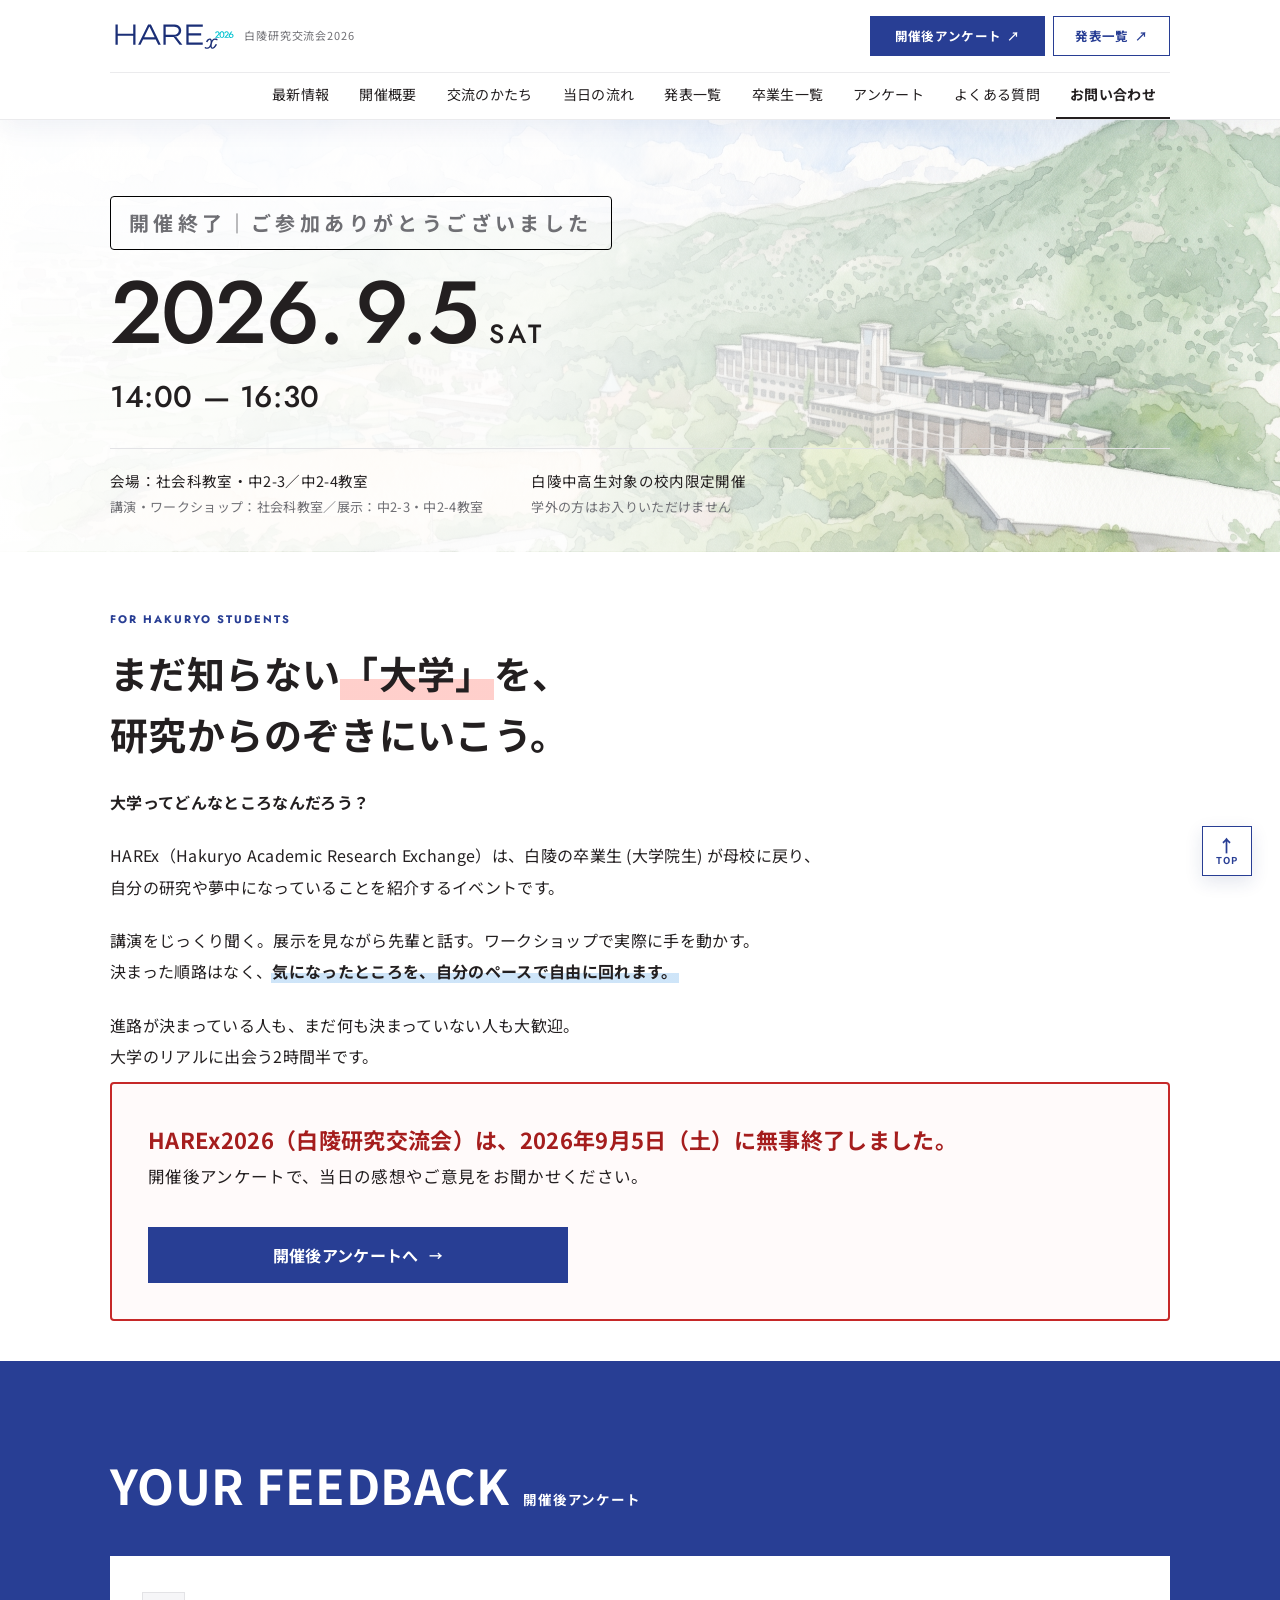
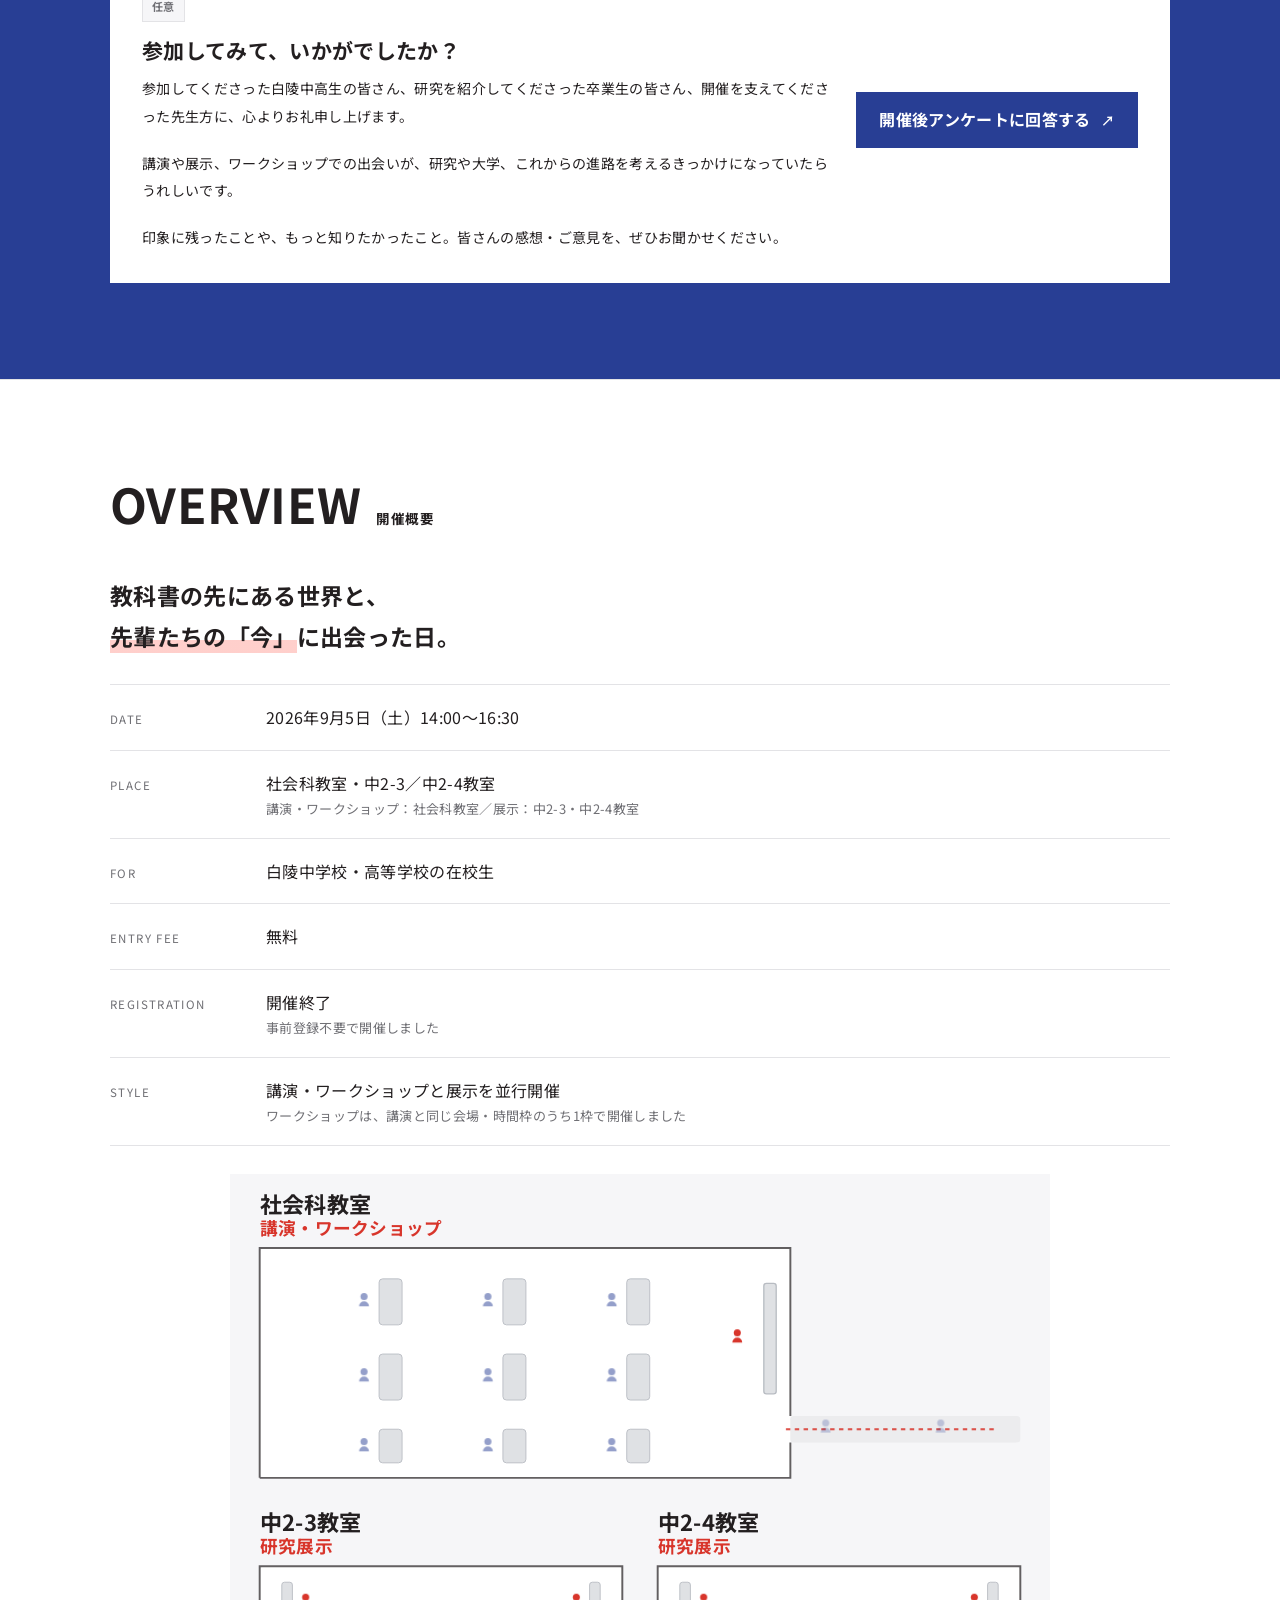
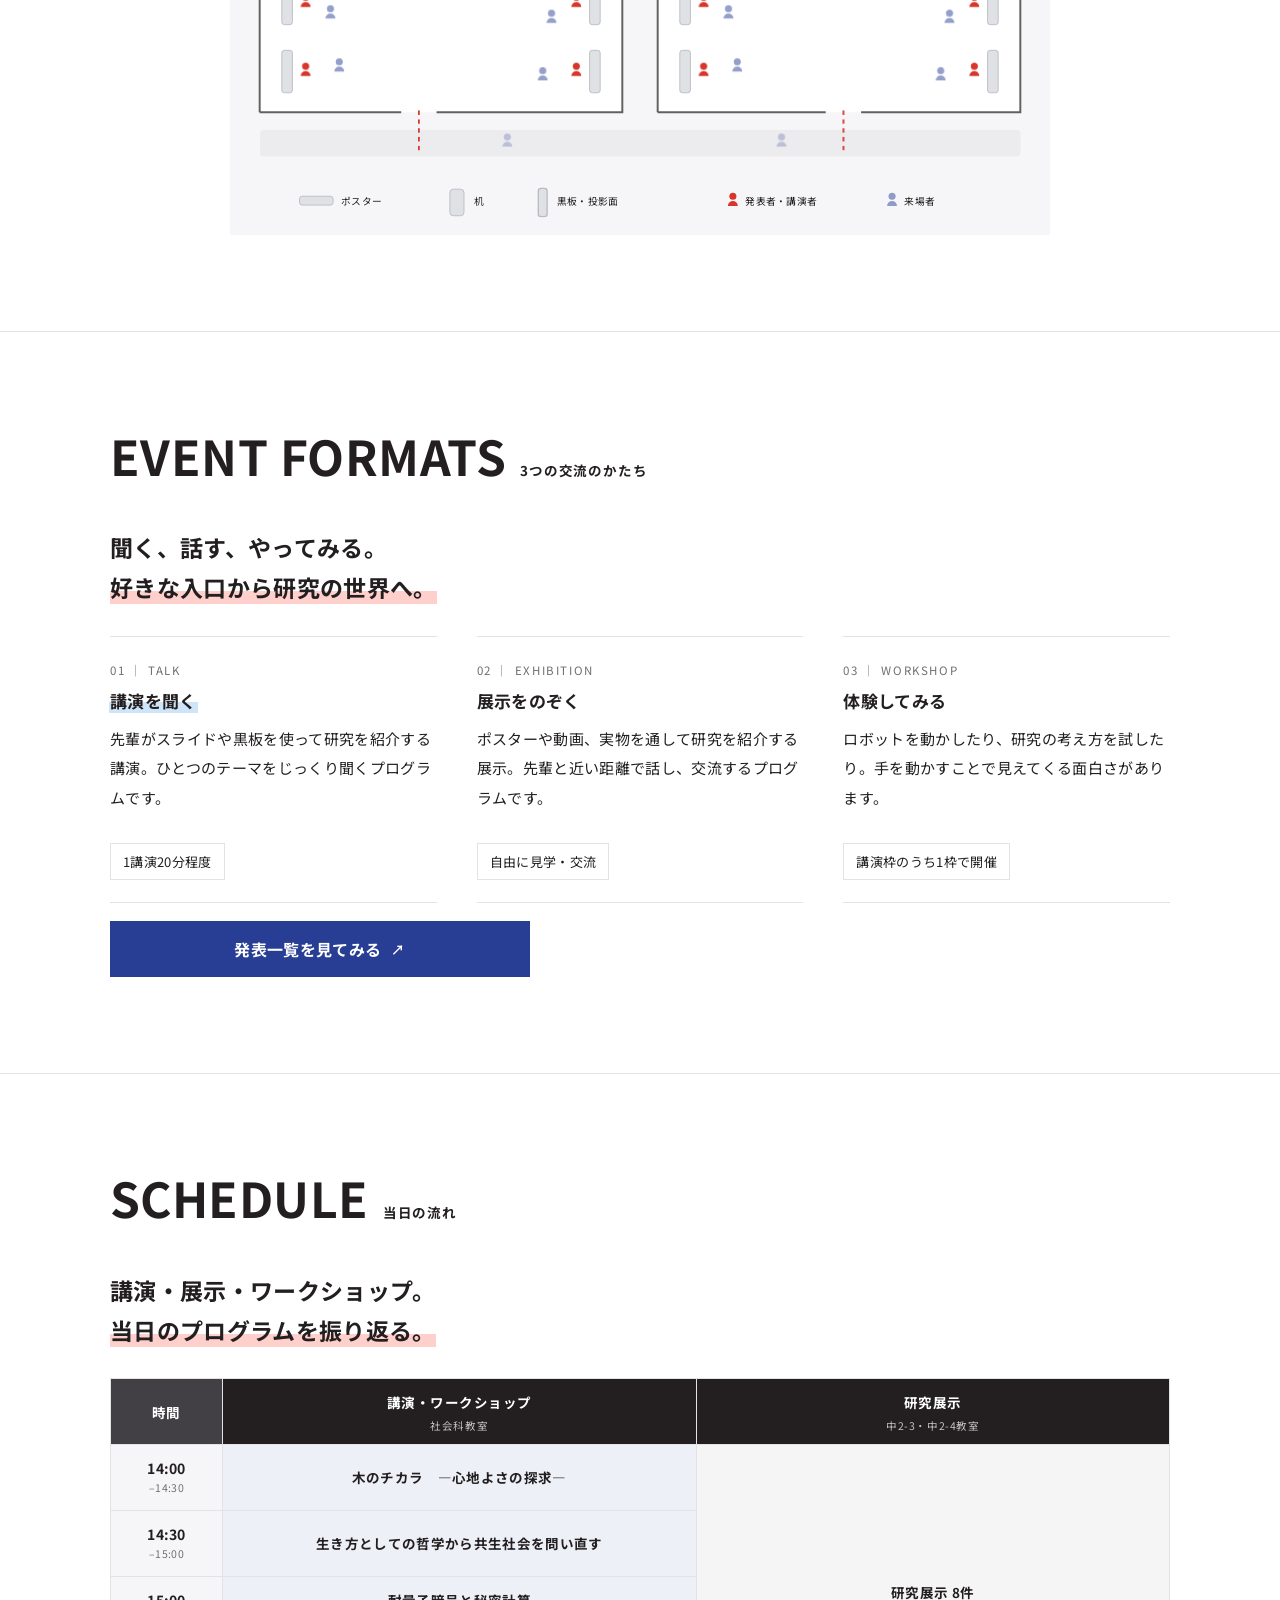
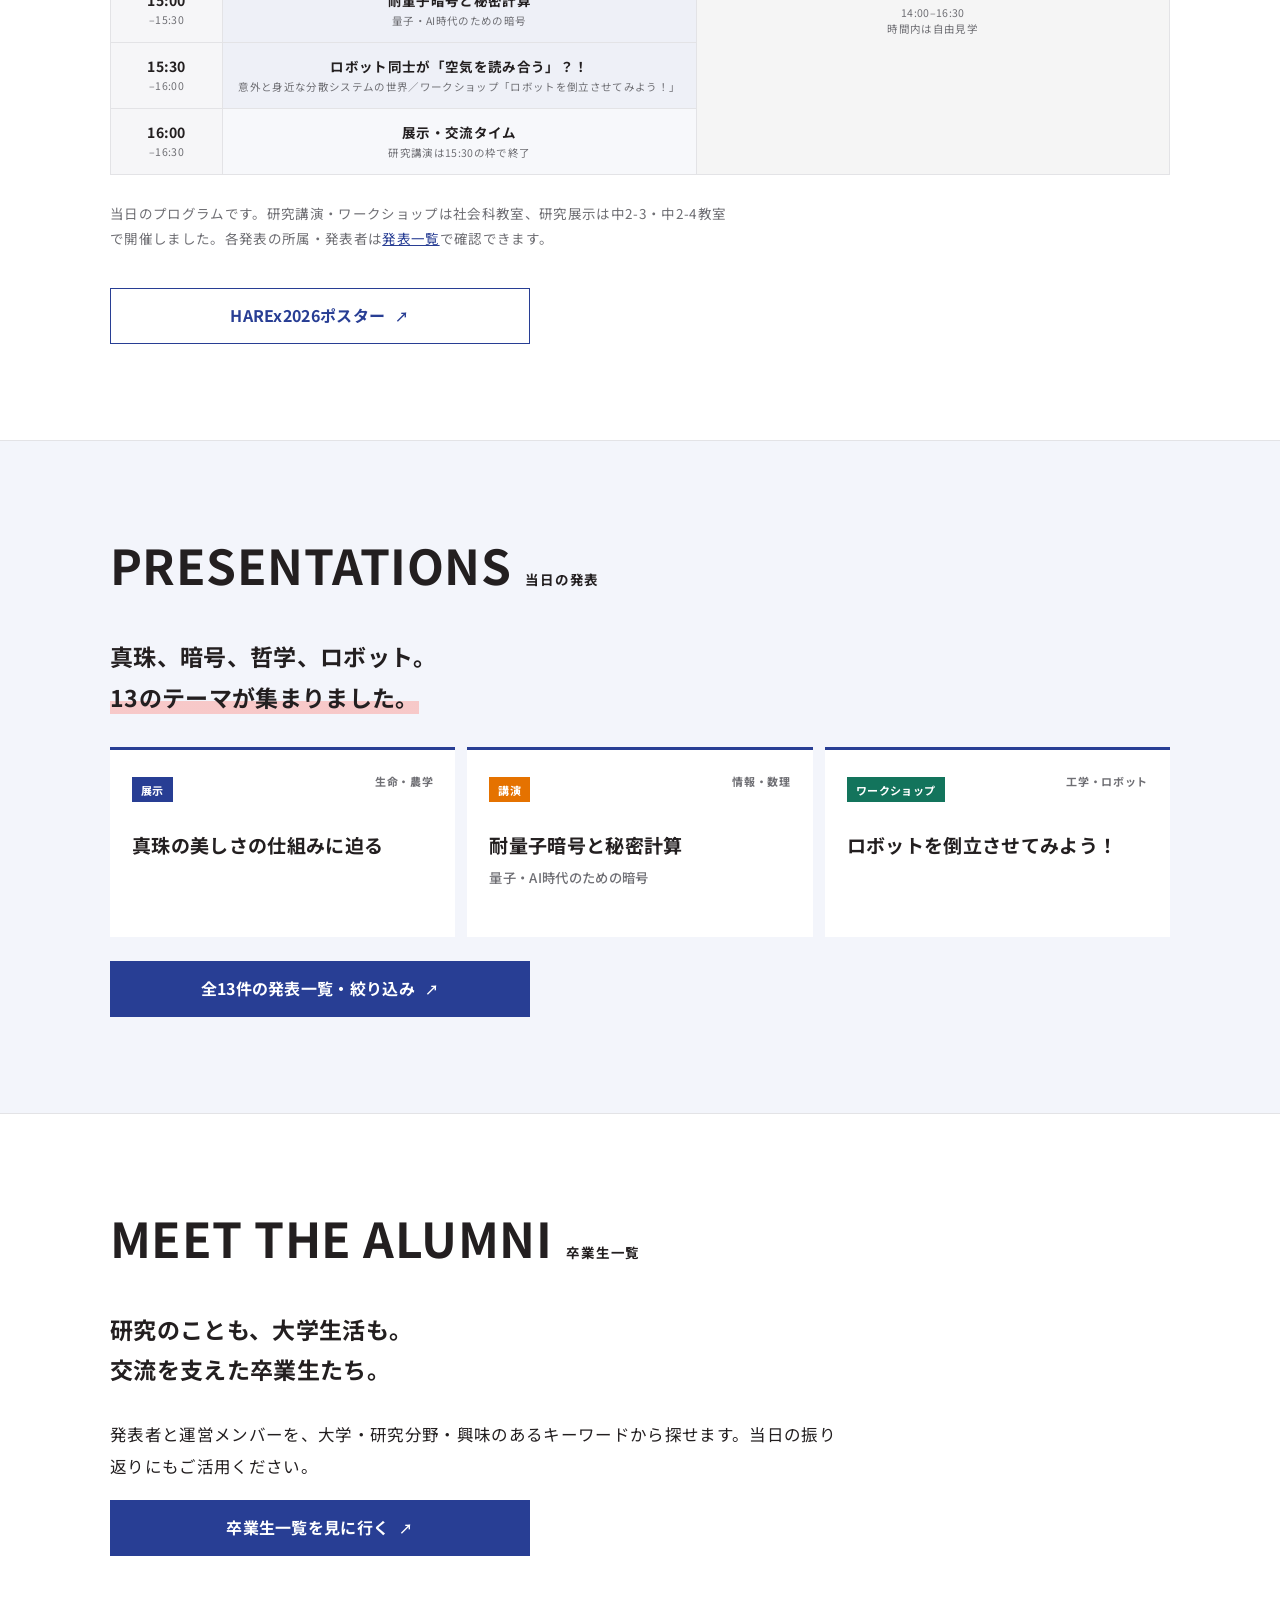
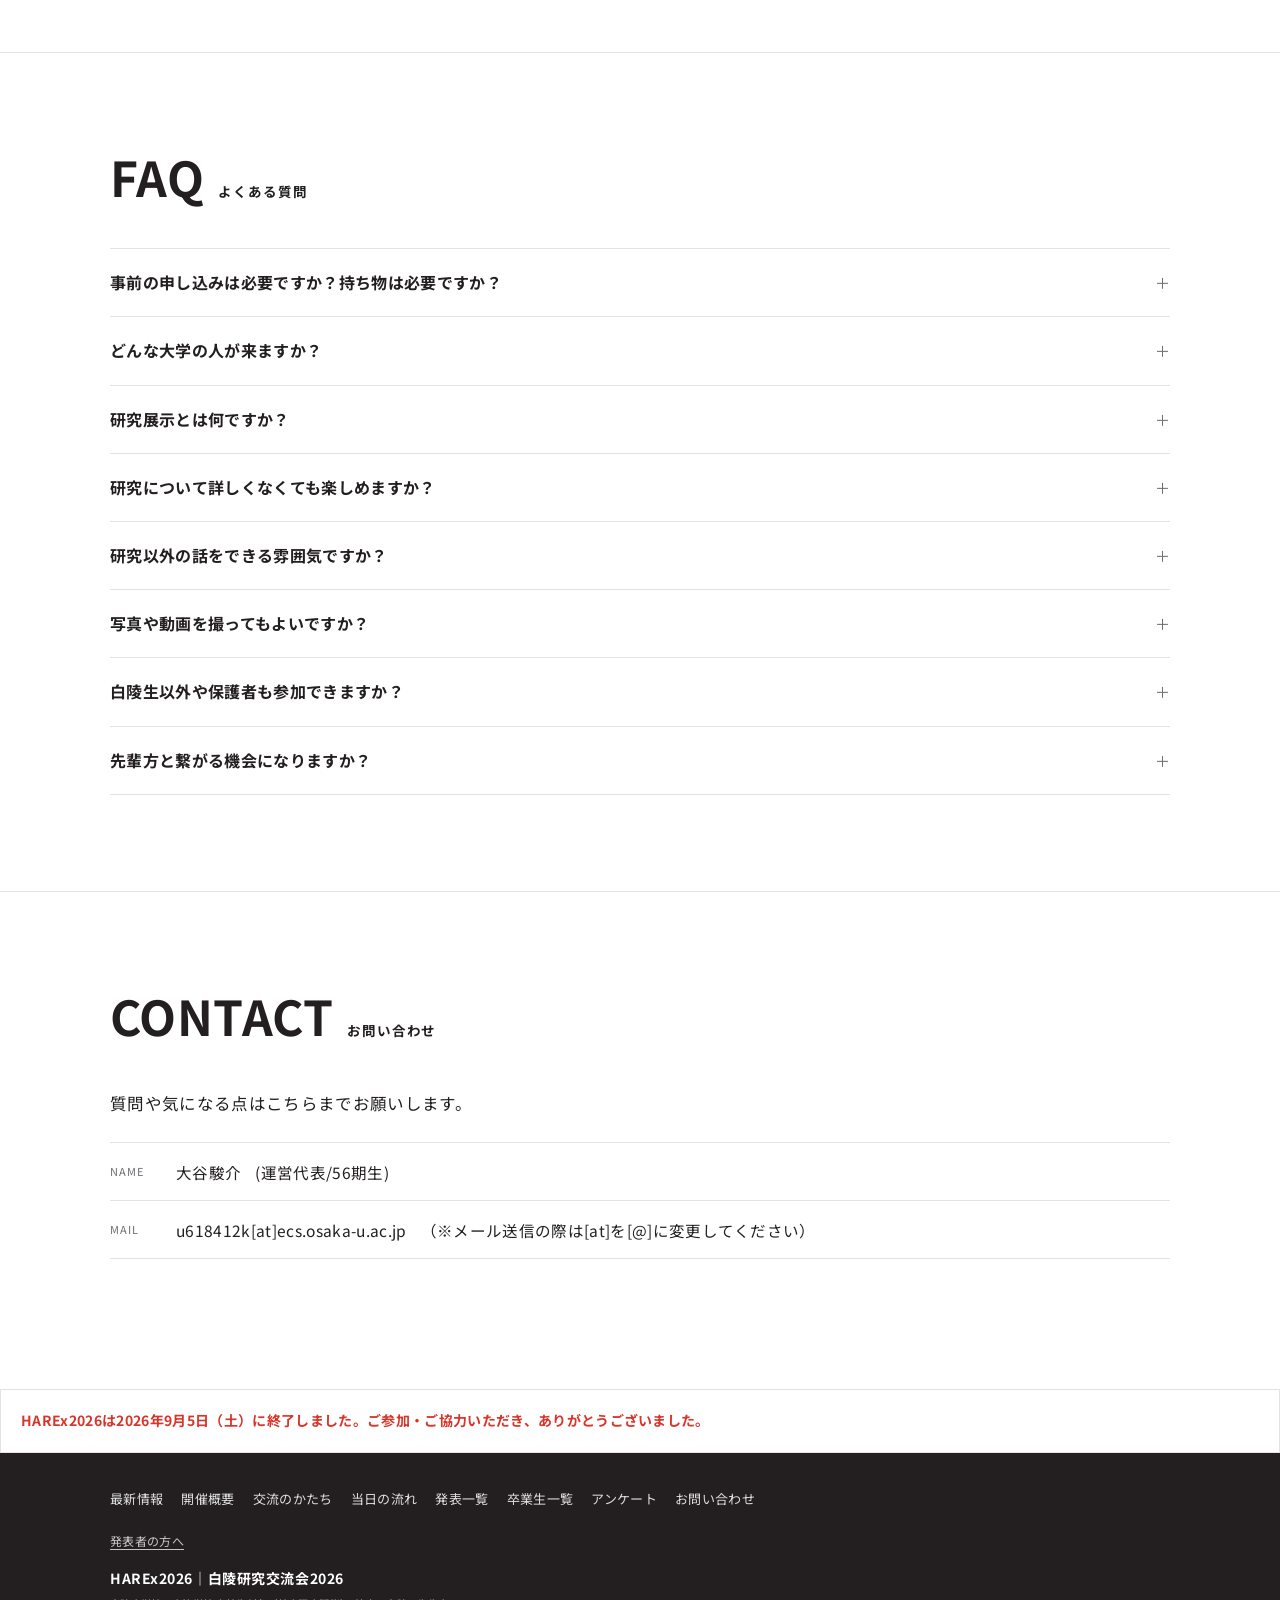
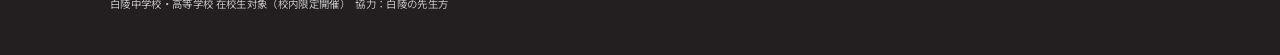
==== commit 1455de85: "開催後ver" ====
--- a/index.html
+++ b/index.html
@@ -5,8 +5,8 @@
     <meta charset="utf-8">
     <meta name="viewport" content="width=device-width,initial-scale=1,viewport-fit=cover">
     <meta name="theme-color" content="#ffffff">
-    <title>HAREx2026｜中高生向けサイト</title>
-    <meta name="description" content="HAREx2026（白陵研究交流会）の白陵中高生向け案内。白陵中学校・高等学校の在校生を対象とした校内限定イベントです。">
+    <title>HAREx2026｜開催終了・ご参加ありがとうございました</title>
+    <meta name="description" content="HAREx2026（白陵研究交流会）は2026年9月5日に終了しました。ご参加ありがとうございました。開催後アンケートで感想・ご意見をお寄せください。">
     <link rel="preconnect" href="https://fonts.googleapis.com">
     <link rel="preconnect" href="https://fonts.gstatic.com" crossorigin>
     <link href="https://fonts.googleapis.com/css2?family=Noto+Sans+JP:wght@400;500;700&display=swap" rel="stylesheet">
@@ -33,17 +33,16 @@
                 <span class="jp">白陵研究交流会2026</span>
             </a>
             <div class="header-cta" aria-label="注目のページ">
-                <a href="presentations.html">発表一覧<span class="arw" aria-hidden="true">↗</span></a>
-                <a class="sub" href="#survey">アンケート<span class="arw" aria-hidden="true">↗</span></a>
+                <a href="#survey">開催後アンケート<span class="arw" aria-hidden="true">↗</span></a>
+                <a class="sub" href="presentations.html">発表一覧<span class="arw" aria-hidden="true">↗</span></a>
             </div>
             <nav class="site-nav" aria-label="ページ内の目次">
                 <a href="#updates">最新情報</a>
                 <a href="#about">開催概要</a>
-                <a href="#styles">楽しみ方</a>
+                <a href="#styles">交流のかたち</a>
                 <a href="#schedule">当日の流れ</a>
                 <a href="#presentations">発表一覧</a>
-                <a href="#alumni">会える卒業生</a>
-                <a href="#guide">参加方法</a>
+                <a href="#alumni">卒業生一覧</a>
                 <a href="#survey">アンケート</a>
                 <a href="#notes">よくある質問</a>
                 <a href="#contact">お問い合わせ</a>
@@ -54,7 +53,7 @@
     <main>
         <div class="mv student-mv">
             <div class="wrap">
-                <p class="eyebrow">HAKURYO RESEARCH EXCHANGE 2026</p>
+                <p class="eyebrow event-status">開催終了｜ご参加ありがとうございました</p>
                 <p class="date"><span>2026.</span><span>9.5</span><span class="dow">SAT</span></p>
                 <p class="time">14:00 — 16:30</p>
                 <div class="mv-meta">
@@ -84,46 +83,44 @@
             </div>
         </div>
 
+        <div class="wrap">
+            <aside class="event-completion" aria-label="開催終了のお知らせ">
+                <p class="event-completion-title">HAREx2026（白陵研究交流会）は、2026年9月5日（土）に無事終了しました。</p>
+                <p>開催後アンケートで、当日の感想やご意見をお聞かせください。</p>
+                <a class="btn" href="#survey">開催後アンケートへ<span class="arw" aria-hidden="true">→</span></a>
+            </aside>
+        </div>
+        <!-- 
         <section id="updates" class="updates-section" aria-labelledby="updates-title">
             <div class="wrap">
                 <h2 class="heading" id="updates-title"><span class="en">LATEST UPDATES</span><span
                         class="jp">最新情報・更新履歴</span></h2>
                 <div class="update-list">
                     <article class="update-item">
-                        <div class="update-meta"><time datetime="2026-09-04">2026.9.4</time><span
-                                class="update-label">参加者情報</span></div>
-                        <div class="update-body">
-                            <h3>当日会える卒業生が1名加わりました！</h3>
-                            <p>京都大学大学院 薬学研究科 薬科学専攻 バイオ医薬品化学分野の武本あかねさんが、運営メンバーとして参加します。<a
-                                    href="alumni.html">卒業生一覧で詳しく見る</a></p>
-                        </div>
+                        <div class="update-meta"><time datetime="2026-09-08">2026.9.8</time><span class="update-label">開催終了</span></div>
+                        <div class="update-body"><h3>HAREx2026は無事終了しました</h3><p>ご参加・ご協力いただいた皆さま、ありがとうございました。発表内容や卒業生の情報は、引き続きこのサイトでご覧いただけます。</p></div>
                     </article>
                     <article class="update-item">
-                        <div class="update-meta"><time datetime="2026-09-04">2026.9.4</time><span
-                                class="update-label important">重要</span></div>
-                        <div class="update-body">
-                            <h3>会場は3教室で開催します</h3>
-                            <!-- 会場構成切替対象：2教室案「研究展示は中2-3教室、講演・ワークショップは中2-4教室」 -->
-                            <p><b>講演・ワークショップは社会科教室、研究展示は中2-3・中2-4教室</b>で開催します。</p>
-                        </div>
-                    </article>
-                    <article class="update-item">
-                        <div class="update-meta"><time datetime="2026-09-04">2026.9.4</time><span
-                                class="update-label">発表情報</span></div>
-                        <div class="update-body">
-                            <h3>研究展示が1件加わりました！</h3>
-                            <p>大阪医科薬科大学 医学部在籍の56期生による発表を追加しました。<a href="presentations.html">発表一覧で詳しく見る</a></p>
-                        </div>
-                    </article>
-                    <article class="update-item">
-                        <div class="update-meta"><time datetime="2026-09-04">2026.9.4</time><span
-                                class="update-label">アンケート</span></div>
-                        <div class="update-body">
-                            <h3><a href="#survey">アンケート</a>を実施中です！卒業生に聞いてみたいこと、当日知りたいことなど、お気軽にお寄せください！</h3>
-                            <p>たくさんお寄せいただき、ありがとうございます。卒業生から回答を集めますので、しばらくお待ちください！
-                            </p>
-                        </div>
-                    </article>
+                        <div class="update-meta"><time datetime="2026-09-08">2026.9.8</time><span class="update-label">アンケート</span></div>
+                        <div class="update-body"><h3>開催後アンケートへのご協力をお願いします</h3><p>開催前のアンケートに代わり、当日の感想やご意見をお聞きするフォームを公開しました。<a href="#survey">開催後アンケートはこちら</a></p></div>
+                    </article>
+                </div>
+            </div>
+        </section> -->
+
+        <section id="survey" class="survey-section">
+            <div class="wrap">
+                <h2 class="heading"><span class="en">YOUR FEEDBACK</span><span class="jp">開催後アンケート</span></h2>
+                <div class="survey-panel">
+                    <div>
+                        <span class="optional-badge">任意</span>
+                        <h3>参加してみて、いかがでしたか？</h3>
+                        <p>参加してくださった白陵中高生の皆さん、研究を紹介してくださった卒業生の皆さん、開催を支えてくださった先生方に、心よりお礼申し上げます。</p>
+                        <p>講演や展示、ワークショップでの出会いが、研究や大学、これからの進路を考えるきっかけになっていたらうれしいです。</p>
+                        <p>印象に残ったことや、もっと知りたかったこと。皆さんの感想・ご意見を、ぜひお聞かせください。</p>
+                    </div>
+                    <a class="btn" href="https://forms.gle/qjr2g2PjnvQobWXG7" target="_blank"
+                        rel="noopener noreferrer">開催後アンケートに回答する<span class="arw" aria-hidden="true">↗</span></a>
                 </div>
             </div>
         </section>
@@ -131,7 +128,7 @@
         <section id="about">
             <div class="wrap">
                 <h2 class="heading"><span class="en">OVERVIEW</span><span class="jp">開催概要</span></h2>
-                <p class="lead">教科書の先にある世界と、<br><span class="mark">先輩たちの「今」</span>に出会う日。</p>
+                <p class="lead">教科書の先にある世界と、<br><span class="mark">先輩たちの「今」</span>に出会った日。</p>
 
                 <dl class="facts">
                     <div>
@@ -153,11 +150,11 @@
                     </div>
                     <div>
                         <dt>REGISTRATION</dt>
-                        <dd>事前登録は不要<small>ぜひ、当日はメモができるものをお持ちください！</small></dd>
+                        <dd>開催終了<small>事前登録不要で開催しました</small></dd>
                     </div>
                     <div>
                         <dt>STYLE</dt>
-                        <dd>講演・ワークショップと展示を並行開催<small>ワークショップは、講演と同じ会場・時間枠のうち1枠で開催します</small></dd>
+                        <dd>講演・ワークショップと展示を並行開催<small>ワークショップは、講演と同じ会場・時間枠のうち1枠で開催しました</small></dd>
                     </div>
                 </dl>
                 <!--
@@ -189,7 +186,8 @@
 
                         <g class="vn-objects" aria-hidden="true">
                             <!-- 黒板は教室の右端 -->
-                            <rect class="vn-object vn-blackboard-shape" x="590" y="110" width="14" height="125" rx="3" />
+                            <rect class="vn-object vn-blackboard-shape" x="590" y="110" width="14" height="125"
+                                rx="3" />
                             <!-- 黒板へ向く縦長の机 -->
                             <rect class="vn-object vn-desk" x="155" y="105" width="26" height="52" rx="4" />
                             <rect class="vn-object vn-desk" x="295" y="105" width="26" height="52" rx="4" />
@@ -281,9 +279,13 @@
                             <text x="262" y="700">机</text>
                             <rect class="vn-object vn-blackboard-shape" x="335" y="681" width="10" height="32" rx="3" />
                             <text x="356" y="700">黒板・投影面</text>
-                            <g class="vn-alum"><use href="#venue-person" x="555" y="697" /></g>
+                            <g class="vn-alum">
+                                <use href="#venue-person" x="555" y="697" />
+                            </g>
                             <text x="569" y="700">発表者・講演者</text>
-                            <g class="vn-you"><use href="#venue-person" x="735" y="697" /></g>
+                            <g class="vn-you">
+                                <use href="#venue-person" x="735" y="697" />
+                            </g>
                             <text x="749" y="700">来場者</text>
                         </g>
                     </svg>
@@ -293,20 +295,20 @@
 
         <section id="styles">
             <div class="wrap">
-                <h2 class="heading"><span class="en">HOW TO ENJOY</span><span class="jp">3つの楽しみ方</span></h2>
+                <h2 class="heading"><span class="en">EVENT FORMATS</span><span class="jp">3つの交流のかたち</span></h2>
                 <p class="lead">聞く、話す、やってみる。<br><span class="mark">好きな入口から研究の世界へ。</span></p>
                 <div class="cols c3 style-cards">
                     <article>
                         <span class="num">01 ｜ TALK</span>
                         <h3><span class="emphasis-marker">講演を聞く</span></h3>
-                        <p>先輩がスライドや黒板を使って研究を紹介。ひとつのテーマをじっくり聞きたい人におすすめです。</p>
+                        <p>先輩がスライドや黒板を使って研究を紹介する講演。ひとつのテーマをじっくり聞くプログラムです。</p>
                         <span class="tag">1講演20分程度</span>
                     </article>
                     <article>
                         <span class="num">02 ｜ EXHIBITION</span>
                         <h3><span class="emphasis-marker">展示をのぞく</span></h3>
-                        <p>ポスターや動画、実物を見ながら先輩と話せます。気になることを近い距離で聞いてみましょう。</p>
-                        <span class="tag">いつでも見学OK</span>
+                        <p>ポスターや動画、実物を通して研究を紹介する展示。先輩と近い距離で話し、交流するプログラムです。</p>
+                        <span class="tag">自由に見学・交流</span>
                     </article>
                     <article>
                         <span class="num">03 ｜ WORKSHOP</span>
@@ -322,7 +324,7 @@
         <section id="schedule">
             <div class="wrap">
                 <h2 class="heading"><span class="en">SCHEDULE</span><span class="jp">当日の流れ</span></h2>
-                <p class="lead">講演の時間をチェックして、<br><span class="mark">展示とあわせて自由に回ろう。</span></p>
+                <p class="lead">講演・展示・ワークショップ。<br><span class="mark">当日のプログラムを振り返る。</span></p>
                 <div class="tt">
                     <table aria-label="14時から16時30分までの講演・ワークショップと展示のタイムテーブル">
                         <thead>
@@ -338,7 +340,7 @@
                                 <th scope="row">14:00<small>–14:30</small></th>
                                 <td class="talk"><b>木のチカラ　―心地よさの探求―</b></td>
                                 <td class="exhibition" rowspan="5"><b>研究展示
-                                        8件</b><small>14:00–16:30<br>時間内はいつでも見学できます</small></td>
+                                        8件</b><small>14:00–16:30<br>時間内は自由見学</small></td>
                             </tr>
                             <tr class="slot-30">
                                 <th scope="row">14:30<small>–15:00</small></th>
@@ -356,15 +358,15 @@
                             </tr>
                             <tr class="slot-30">
                                 <th scope="row">16:00<small>–16:30</small></th>
-                                <td class="workshop"><b>展示・交流タイム</b><small>研究講演は15:30の枠で終了します</small></td>
+                                <td class="workshop"><b>展示・交流タイム</b><small>研究講演は15:30の枠で終了</small></td>
                             </tr>
                         </tbody>
                     </table>
                 </div>
                 <!-- 会場構成切替対象：2教室案「講演等は中2-4教室／展示は中2-3教室」 -->
-                <p class="note">研究講演・ワークショップは社会科教室で開催します。研究展示は14:00〜16:30の間、中2-3・中2-4教室でいつでも見学できます。各発表の所属・発表者は<a
+                <p class="note">当日のプログラムです。研究講演・ワークショップは社会科教室、研究展示は中2-3・中2-4教室で開催しました。各発表の所属・発表者は<a
                         href="presentations.html">発表一覧</a>で確認できます。</p>
-                <a class="btn sub" href="https://drive.google.com/file/d/1bdfTSVSeqjbttZDfz1t50uwC72XidPdn/preview"
+                <a class="btn sub" href="https://drive.google.com/file/d/171_brUoE5M_ZUJB0sjAMHSUYL0PGXCLq/preview"
                     target="_blank" rel="noopener noreferrer">HAREx2026ポスター<span class="arw"
                         aria-hidden="true">↗</span></a>
             </div>
@@ -372,8 +374,8 @@
 
         <section id="presentations" class="presentation-teaser">
             <div class="wrap">
-                <h2 class="heading"><span class="en">PRESENTATIONS</span><span class="jp">どんな発表がある？</span></h2>
-                <p class="lead">真珠、暗号、哲学、ロボット。<br><span class="mark">13のテーマが集まっています。</span></p>
+                <h2 class="heading"><span class="en">PRESENTATIONS</span><span class="jp">当日の発表</span></h2>
+                <p class="lead">真珠、暗号、哲学、ロボット。<br><span class="mark">13のテーマが集まりました。</span></p>
                 <div class="teaser-grid">
                     <article><span class="presentation-type exhibition">展示</span>
                         <p class="presentation-field">生命・農学</p>
@@ -395,57 +397,14 @@
 
         <section id="alumni" class="members-section alumni-teaser">
             <div class="wrap">
-                <h2 class="heading"><span class="en">MEET THE ALUMNI</span><span class="jp">当日会える卒業生</span></h2>
-                <p class="lead">研究のことも、大学生活も。<br><span class="mark">気になる先輩に話しかけてみよう。</span></p>
+                <h2 class="heading"><span class="en">MEET THE ALUMNI</span><span class="jp">卒業生一覧</span></h2>
+                <p class="lead">研究のことも、大学生活も。<br><span class="mark">交流を支えた卒業生たち。</span></p>
                 <p class="body members-intro">
-                    発表者と運営メンバーを、大学・研究分野・興味のあるキーワードから探せます。発表のない運営メンバーにも、進路、勉強、大学生活について気軽に声をかけてください。</p>
+                    発表者と運営メンバーを、大学・研究分野・興味のあるキーワードから探せます。当日の振り返りにもご活用ください。</p>
                 <a class="btn" href="alumni.html">卒業生一覧を見に行く<span class="arw" aria-hidden="true">↗</span></a>
             </div>
         </section>
 
-        <section id="guide">
-            <div class="wrap">
-                <h2 class="heading"><span class="en">VISIT GUIDE</span><span class="jp">参加方法</span></h2>
-                <p class="lead">申し込みも、特別な準備も不要。<br><span class="mark">当日、会場へ来るだけです。</span></p>
-                <ol class="step-list">
-                    <li><span class="step-num">01</span>
-                        <div>
-                            <h3>気になる発表を見つける</h3>
-                            <p><a href="presentations.html">発表一覧</a> を眺めておくと、当日スムーズに回れます。</p>
-                        </div>
-                    </li>
-                    <li><span class="step-num">02</span>
-                        <div>
-                            <h3>当日、会場へ</h3>
-                            <!-- 会場構成切替対象：2教室案「展示は中2-3教室／講演等は中2-4教室」 -->
-                            <p>事前登録は必要ありません。講演・ワークショップは社会科教室、展示は中2-3・中2-4教室へお越しください。</p>
-                        </div>
-                    </li>
-                    <li><span class="step-num">03</span>
-                        <div>
-                            <h3>自分のペースで回る</h3>
-                            <p>当日は自由に教室を出入りして、自分のペースで発表を見ることができます。</p>
-                        </div>
-                    </li>
-                </ol>
-            </div>
-        </section>
-
-        <section id="survey" class="survey-section">
-            <div class="wrap">
-                <h2 class="heading"><span class="en">QUICK SURVEY</span><span class="jp">アンケート</span></h2>
-                <div class="survey-panel">
-                    <div>
-                        <span class="optional-badge">任意</span>
-                        <h3>卒業生に聞いてみたい・相談したいことや当日知りたいことなどをお寄せください！</h3>
-                        <p>後日、HPに質問と合わせて回答を記載します。メールアドレスを記入すれば、個別に回答を受け取ることも可能です。
-                        </p>
-                    </div>
-                    <a class="btn" href="https://forms.gle/mqbC7gCekhysyfKM7" target="_blank"
-                        rel="noopener noreferrer">アンケートに回答する<span class="arw" aria-hidden="true">↗</span></a>
-                </div>
-            </div>
-        </section>
 
         <section id="notes">
             <div class="wrap">
@@ -501,12 +460,12 @@
         </section>
     </main>
 
-    <p class="notice"><b>HAREx2026は白陵中学校・高等学校の在校生を対象とした校内限定イベントです。学外の方は校内・会場へお入りいただけません。</b></p>
+    <p class="notice"><b>HAREx2026は2026年9月5日（土）に終了しました。ご参加・ご協力いただき、ありがとうございました。</b></p>
 
     <footer class="site">
         <div class="wrap">
-            <div class="links"><a href="#updates">最新情報</a><a href="#about">開催概要</a><a href="#styles">楽しみ方</a><a
-                    href="#schedule">当日の流れ</a><a href="presentations.html">発表一覧</a><a href="alumni.html">会える卒業生</a><a
+            <div class="links"><a href="#updates">最新情報</a><a href="#about">開催概要</a><a href="#styles">交流のかたち</a><a
+                    href="#schedule">当日の流れ</a><a href="presentations.html">発表一覧</a><a href="alumni.html">卒業生一覧</a><a
                     href="#survey">アンケート</a><a href="#contact">お問い合わせ</a></div>
             <p class="for-presenters"><a href="https://harex.org/presenters/">発表者の方へ</a></p>
             <b>HAREx2026｜白陵研究交流会2026</b><br><small>白陵中学校・高等学校 在校生対象（校内限定開催）　協力：白陵の先生方</small>
@@ -516,11 +475,11 @@
     <a class="back-to-top" href="#top" aria-label="ページ上部へ戻る"><span class="back-to-top-arrow"
             aria-hidden="true">↑</span><span aria-hidden="true">TOP</span></a>
     <div class="fixed-cta">
-        <div class="fixed-cta-inner student-fixed-cta"><a class="btn" href="presentations.html">発表一覧<span class="arw"
-                    aria-hidden="true">↗︎</span></a><a class="btn sub" href="#survey">アンケート<span class="arw"
+        <div class="fixed-cta-inner student-fixed-cta"><a class="btn" href="#survey">開催後アンケート<span class="arw"
+                    aria-hidden="true">↗︎</span></a><a class="btn sub" href="presentations.html">発表一覧<span class="arw"
                     aria-hidden="true">↗︎</span></a></div>
     </div>
     <script src="assets/nav.js" defer></script>
 </body>
 
-</html>
+</html>
--- a/assets/style.css
+++ b/assets/style.css
@@ -2275,6 +2275,14 @@
     white-space: nowrap;
 }
 
+.member-roman {
+    display: block;
+    margin-top: 4px;
+    color: var(--sub);
+    font: 600 10.5px/1.4 "Jost", sans-serif;
+    letter-spacing: .12em;
+}
+
 .step-list {
     margin: 30px 0 0;
     padding: 0;
@@ -2813,3 +2821,38 @@
         font-size: 21px;
     }
 }
+
+/* Event completion notice below the original hero. */
+.event-completion {
+    margin: 0 0 40px;
+    padding: clamp(20px, 4vw, 36px);
+    border: 2px solid #c62828;
+    border-radius: 4px;
+    background: #fffafa;
+}
+
+.event-completion-title {
+    margin: 0;
+    color: #a51d1d;
+    font-size: clamp(17px, 2.5vw, 22px);
+    font-weight: 700;
+    line-height: 1.8;
+}
+
+.event-completion .btn {
+    margin-top: 12px;
+}
+
+.survey-panel p + p {
+    margin-top: 1em;
+}
+
+.student-mv .event-status {
+    display: inline-block;
+    padding: 10px 18px;
+    border: 1px solid #000;
+    border-radius: 4px;
+    font-size: clamp(14px, 2.5vw, 20px);
+    font-weight: 700;
+    line-height: 1.6;
+}
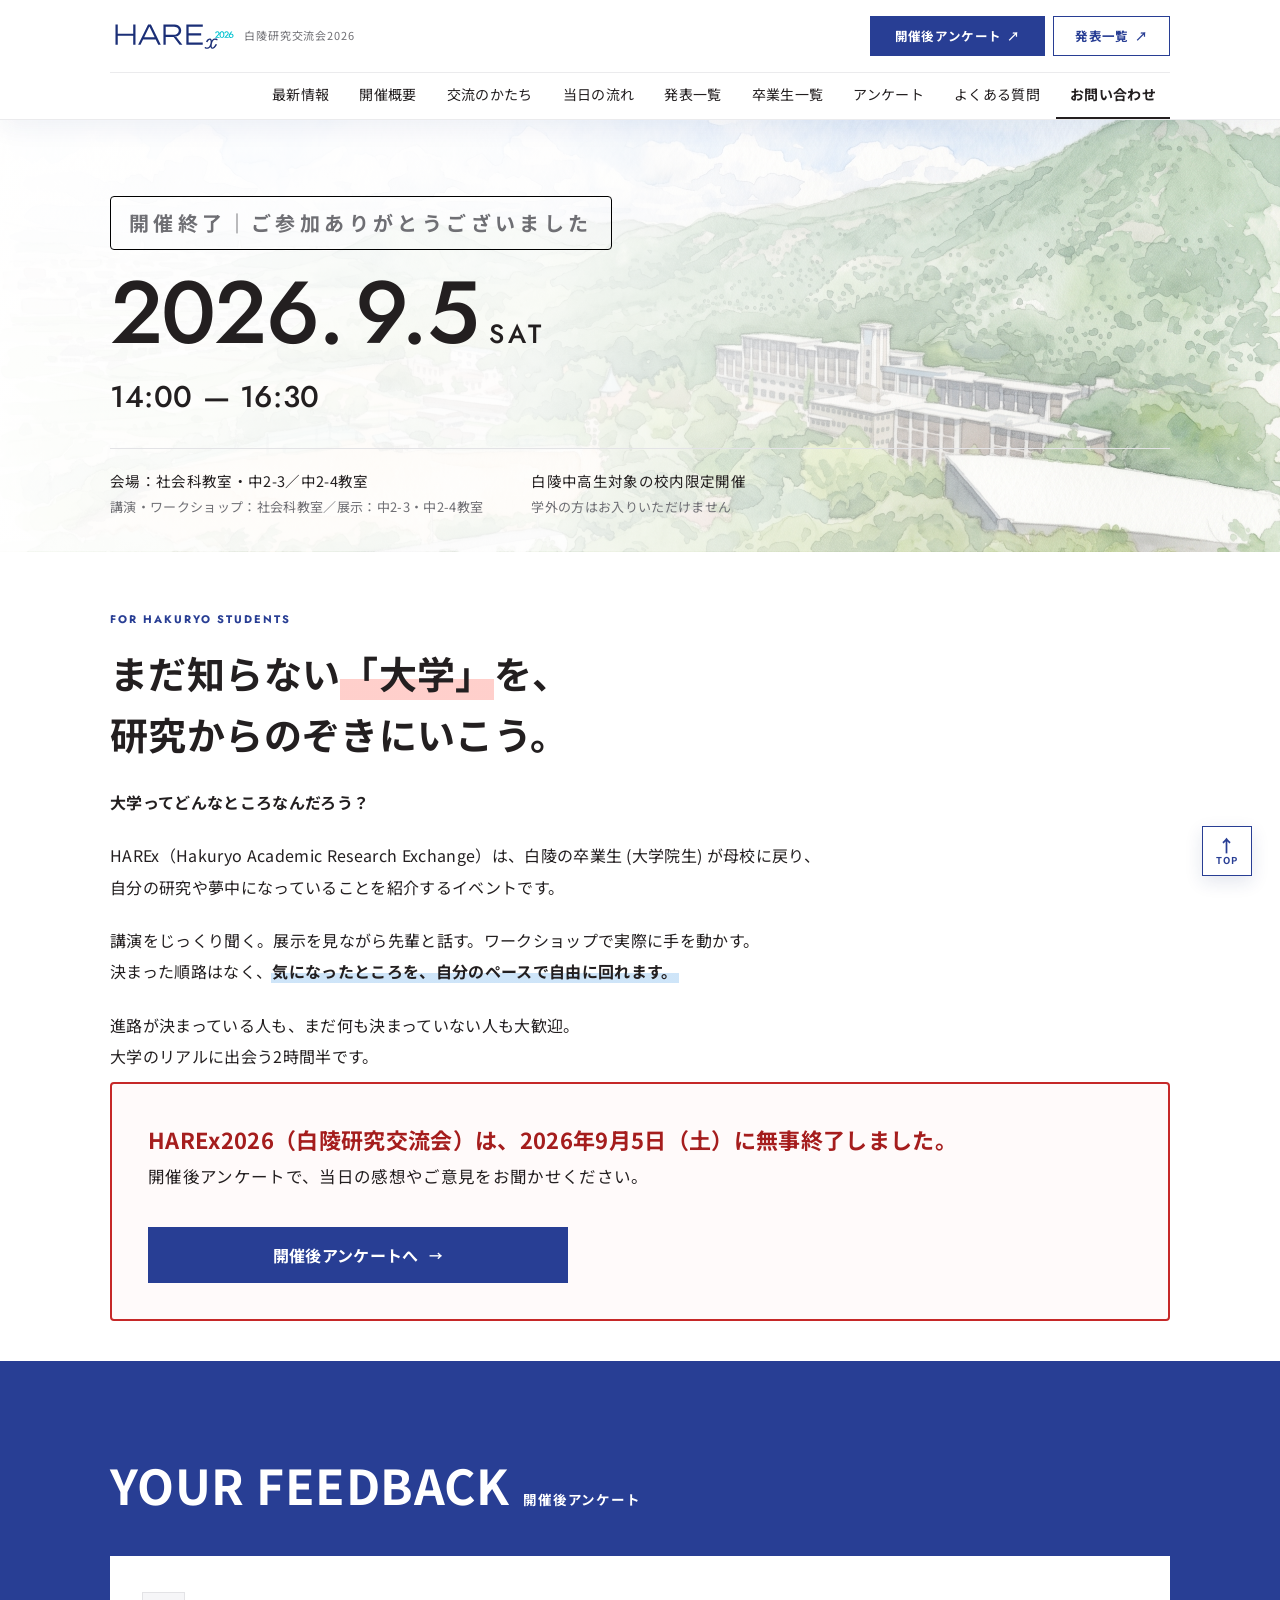
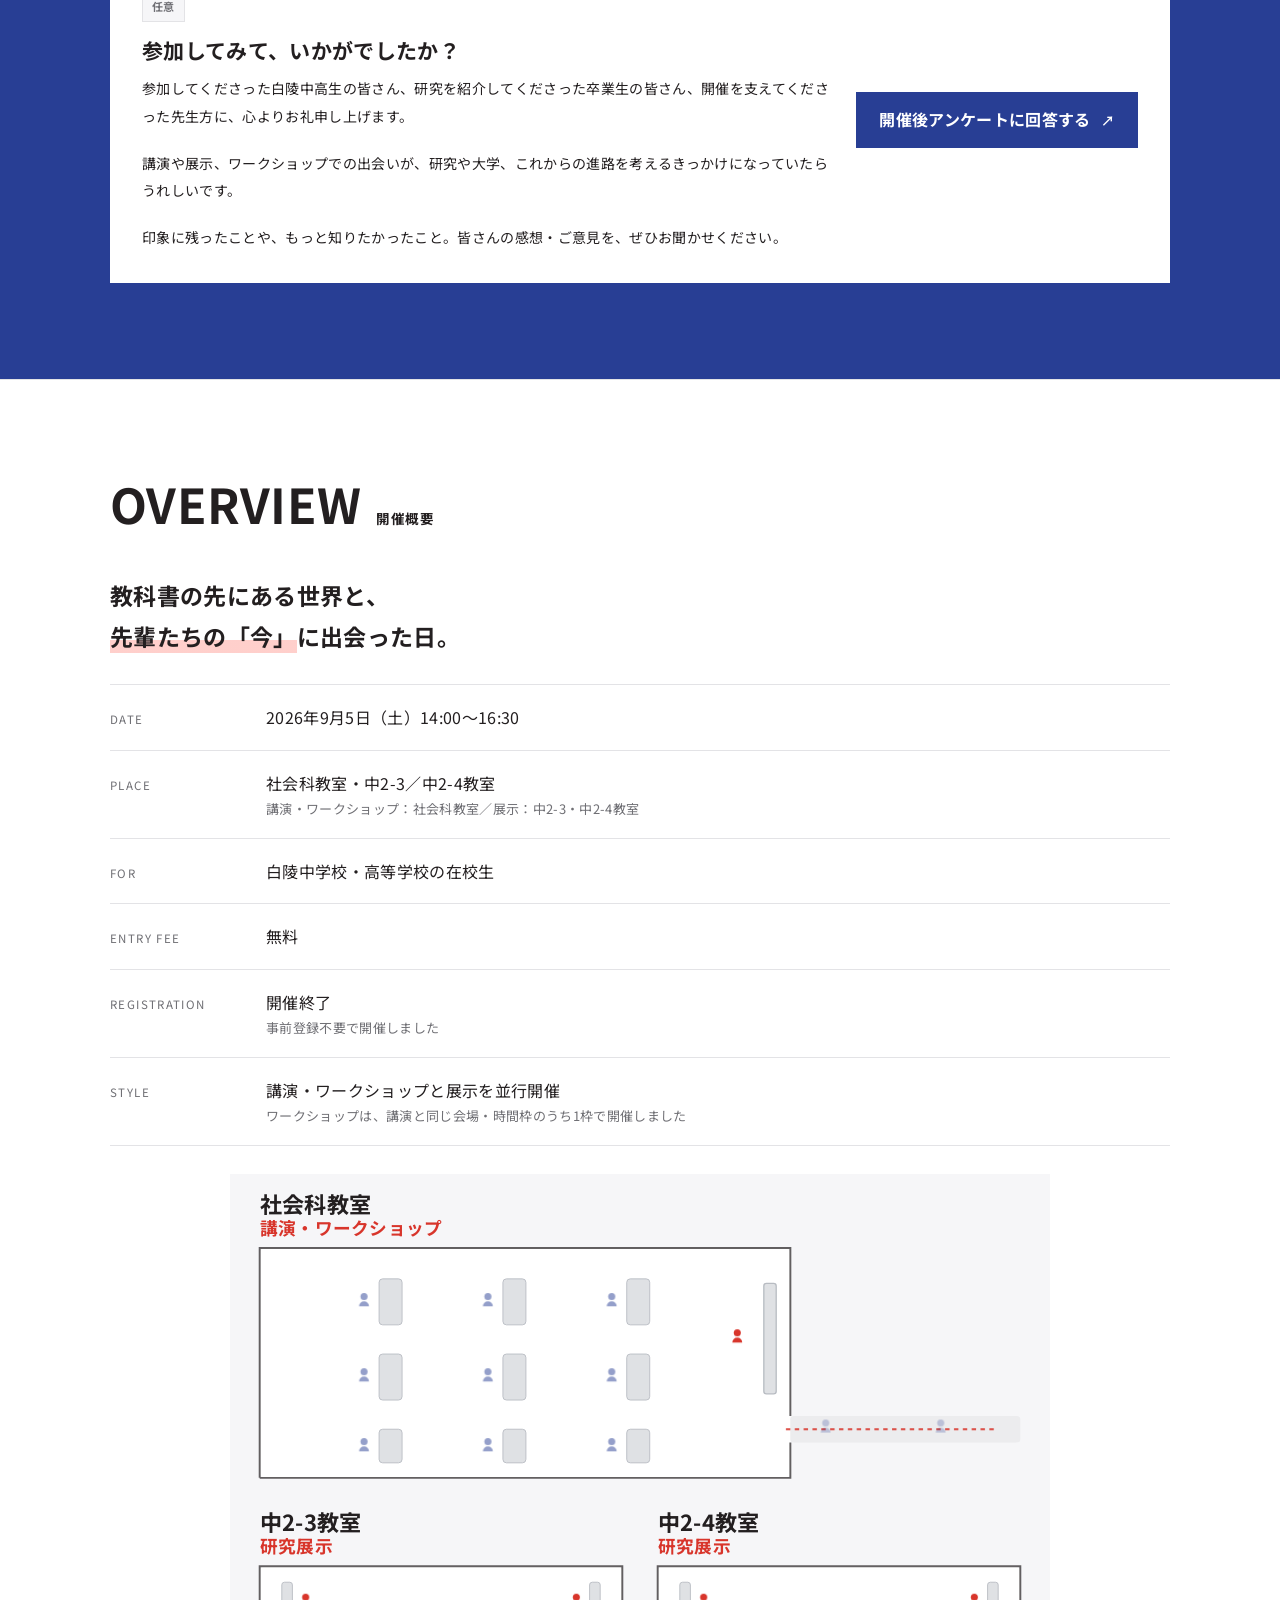
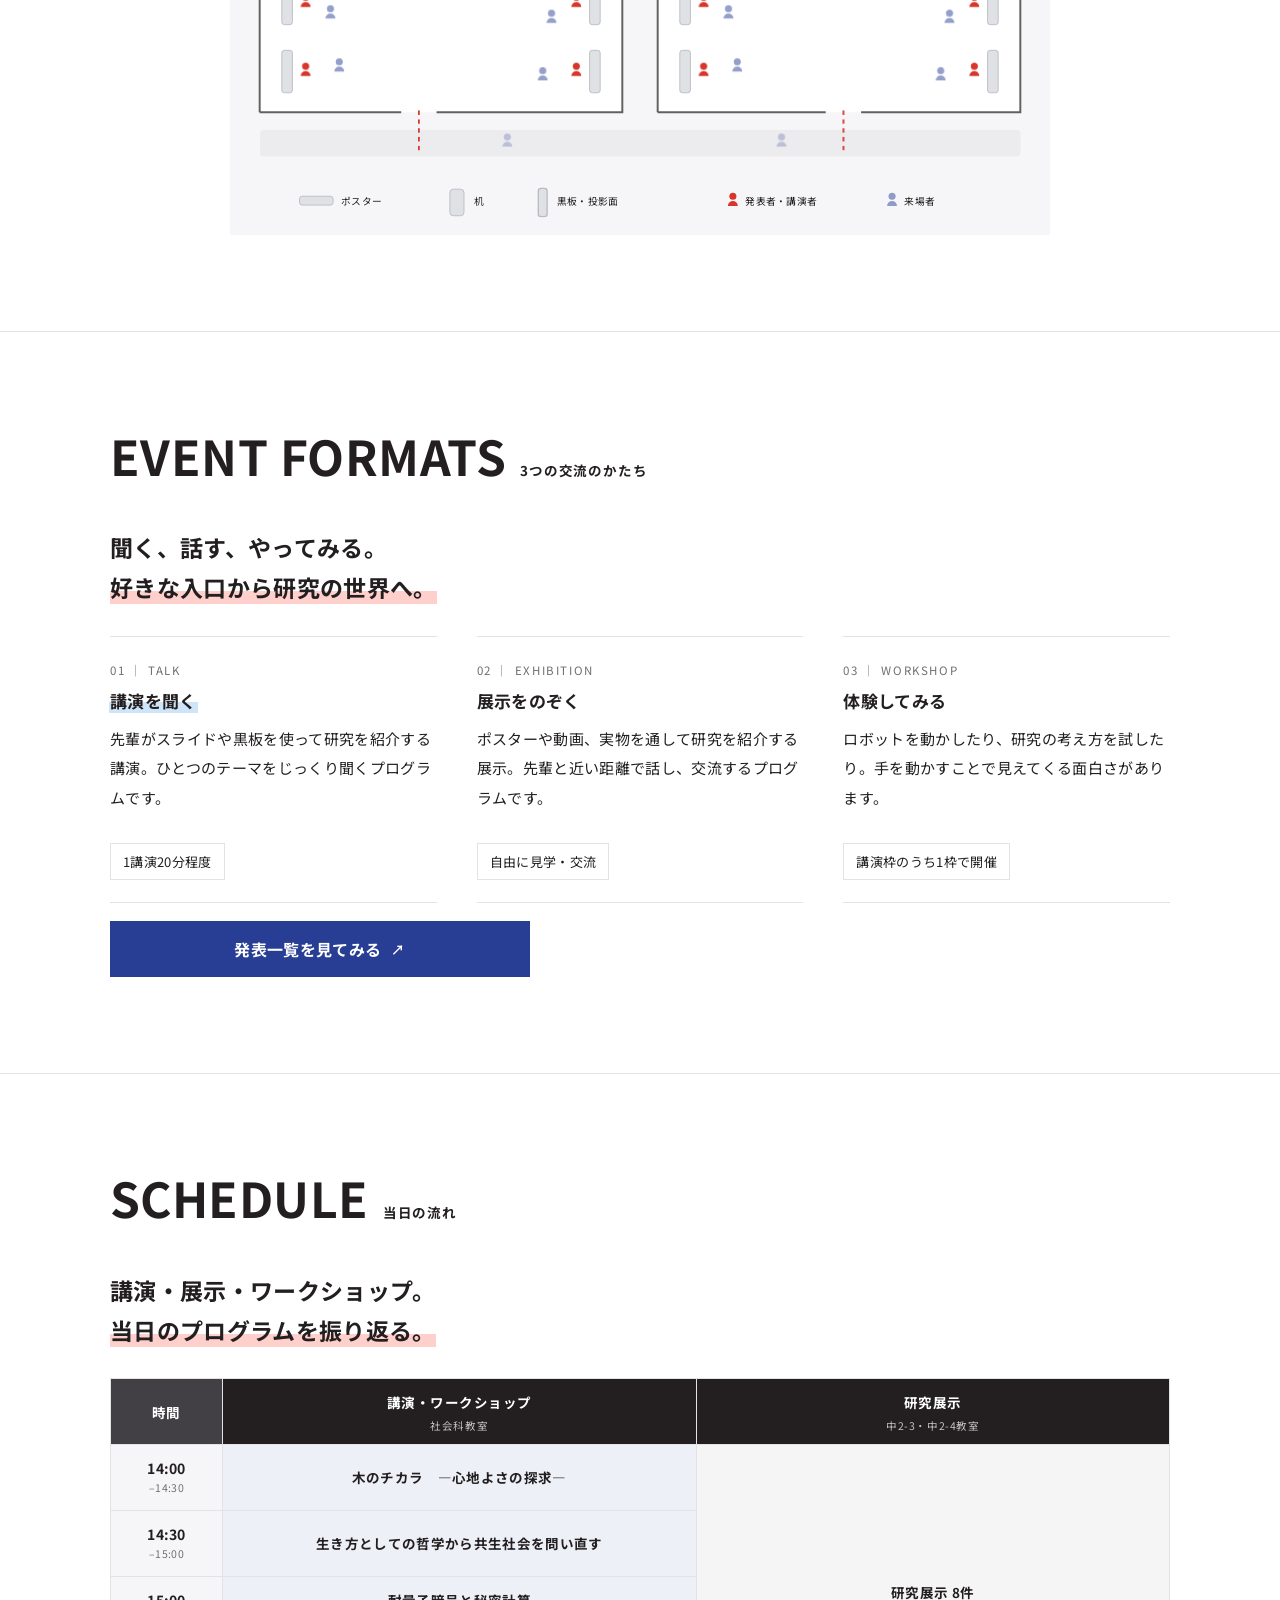
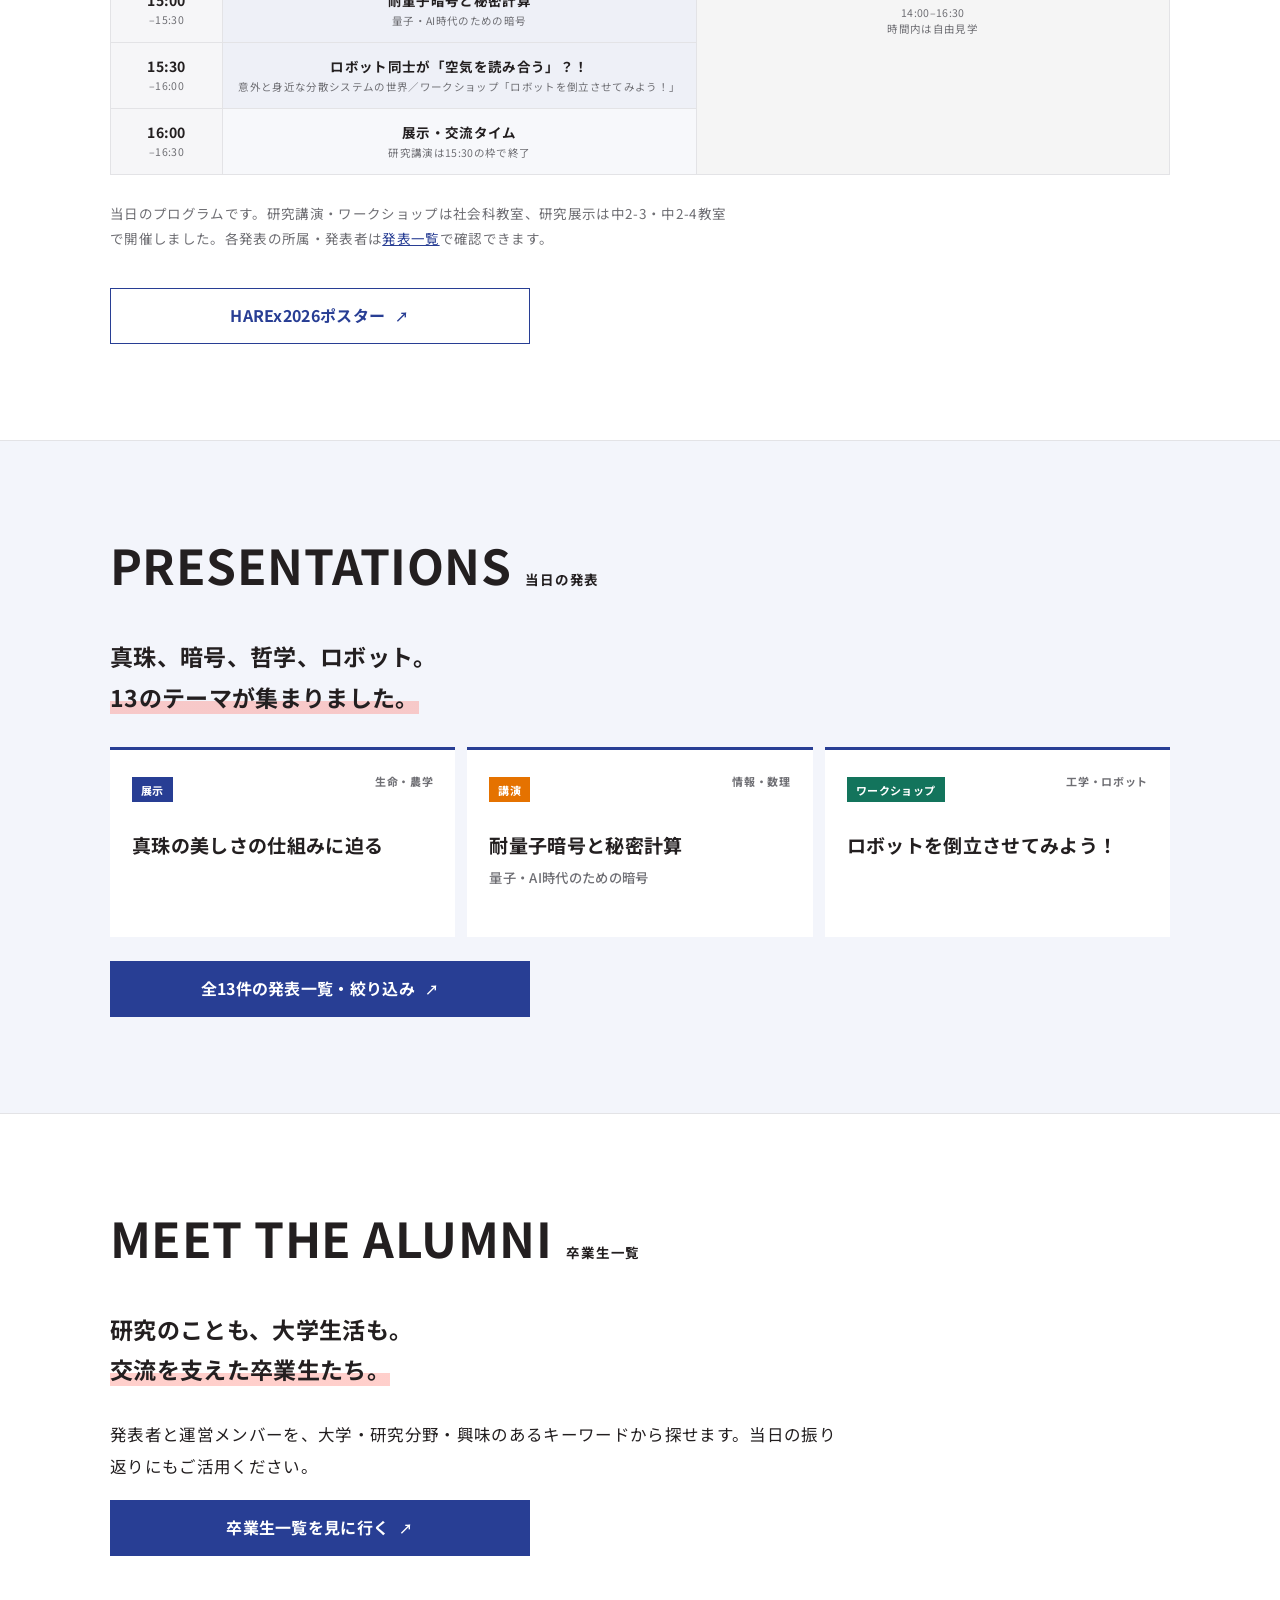
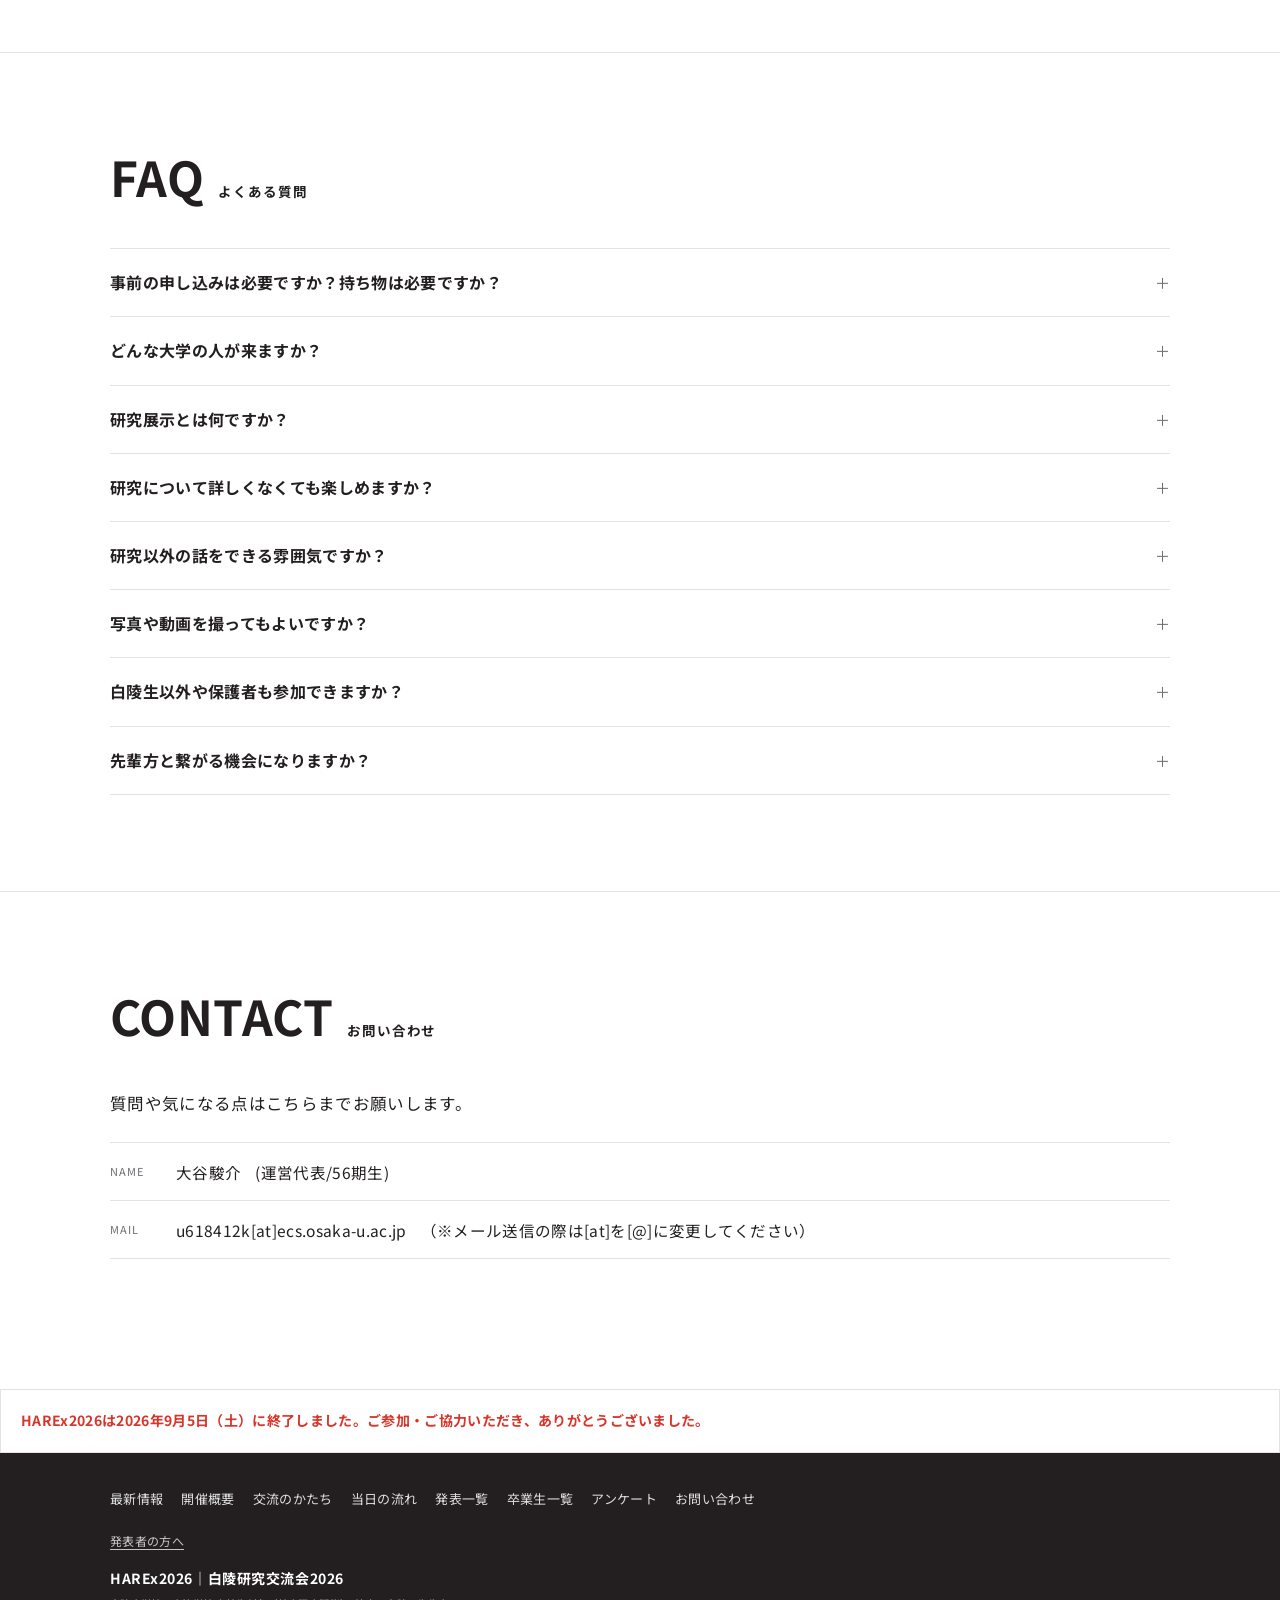
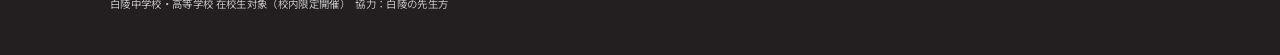
==== commit 8d15f48b: "タグの不具合修正" ====
--- a/index.html
+++ b/index.html
@@ -33,7 +33,8 @@
                 <span class="jp">白陵研究交流会2026</span>
             </a>
             <div class="header-cta" aria-label="注目のページ">
-                <a href="#survey">開催後アンケート<span class="arw" aria-hidden="true">↗</span></a>
+                <a href="https://forms.gle/qjr2g2PjnvQobWXG7" target="_blank" rel="noopener noreferrer">開催後アンケート<span
+                        class="arw" aria-hidden="true">↗</span></a>
                 <a class="sub" href="presentations.html">発表一覧<span class="arw" aria-hidden="true">↗</span></a>
             </div>
             <nav class="site-nav" aria-label="ページ内の目次">
@@ -90,6 +91,7 @@
                 <a class="btn" href="#survey">開催後アンケートへ<span class="arw" aria-hidden="true">→</span></a>
             </aside>
         </div>
+
         <!-- 
         <section id="updates" class="updates-section" aria-labelledby="updates-title">
             <div class="wrap">
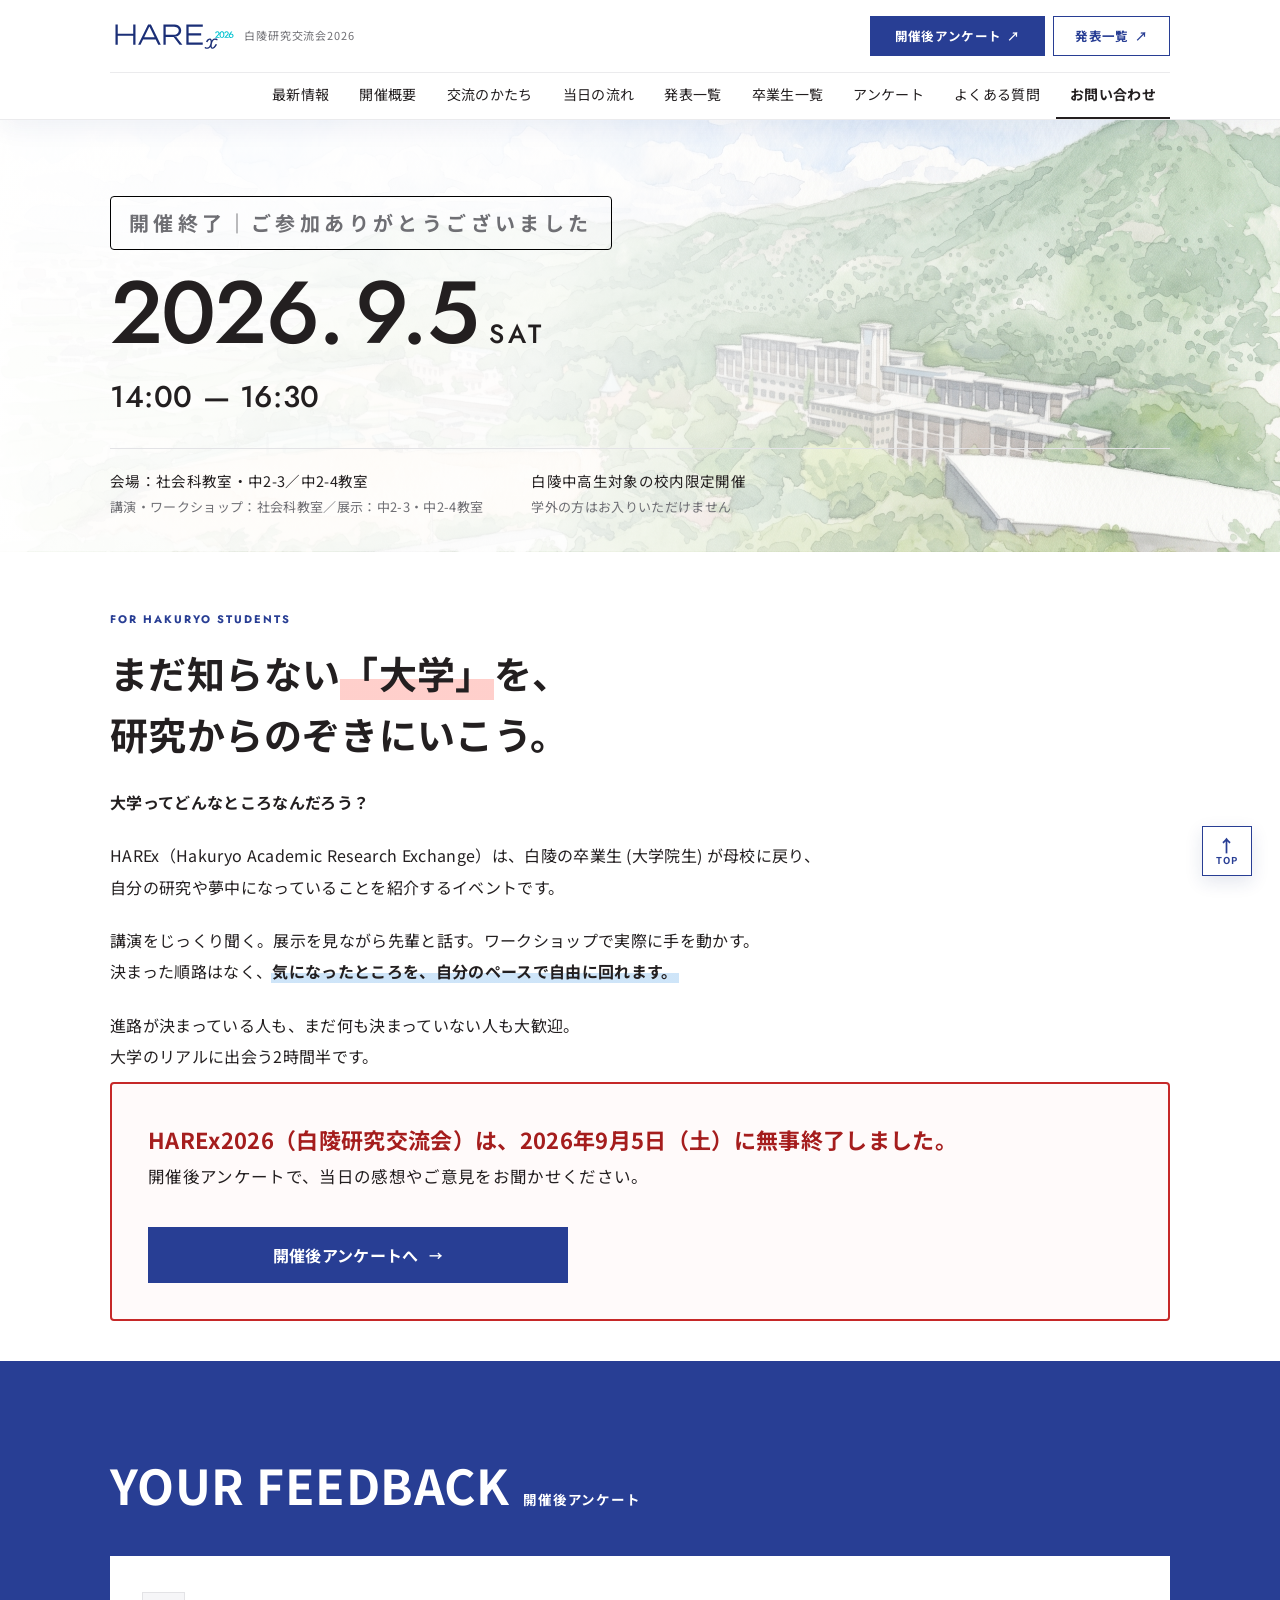
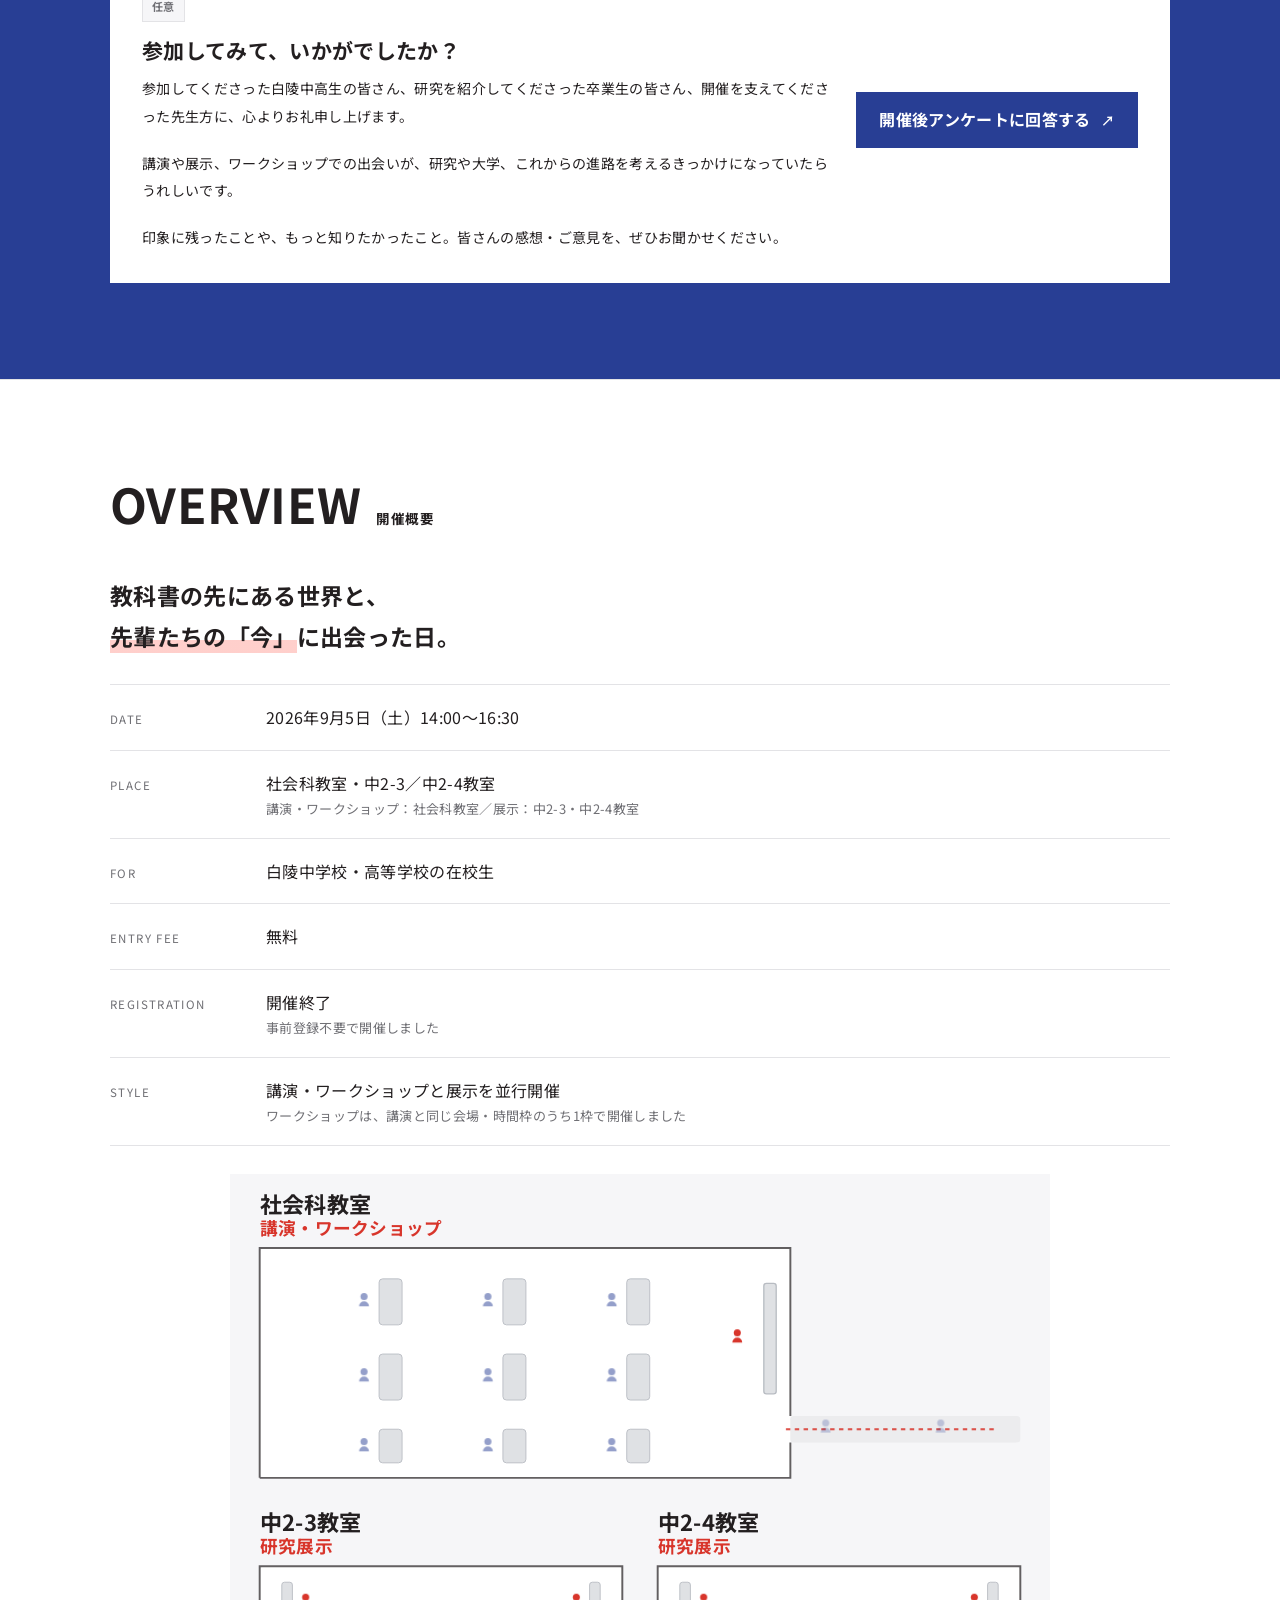
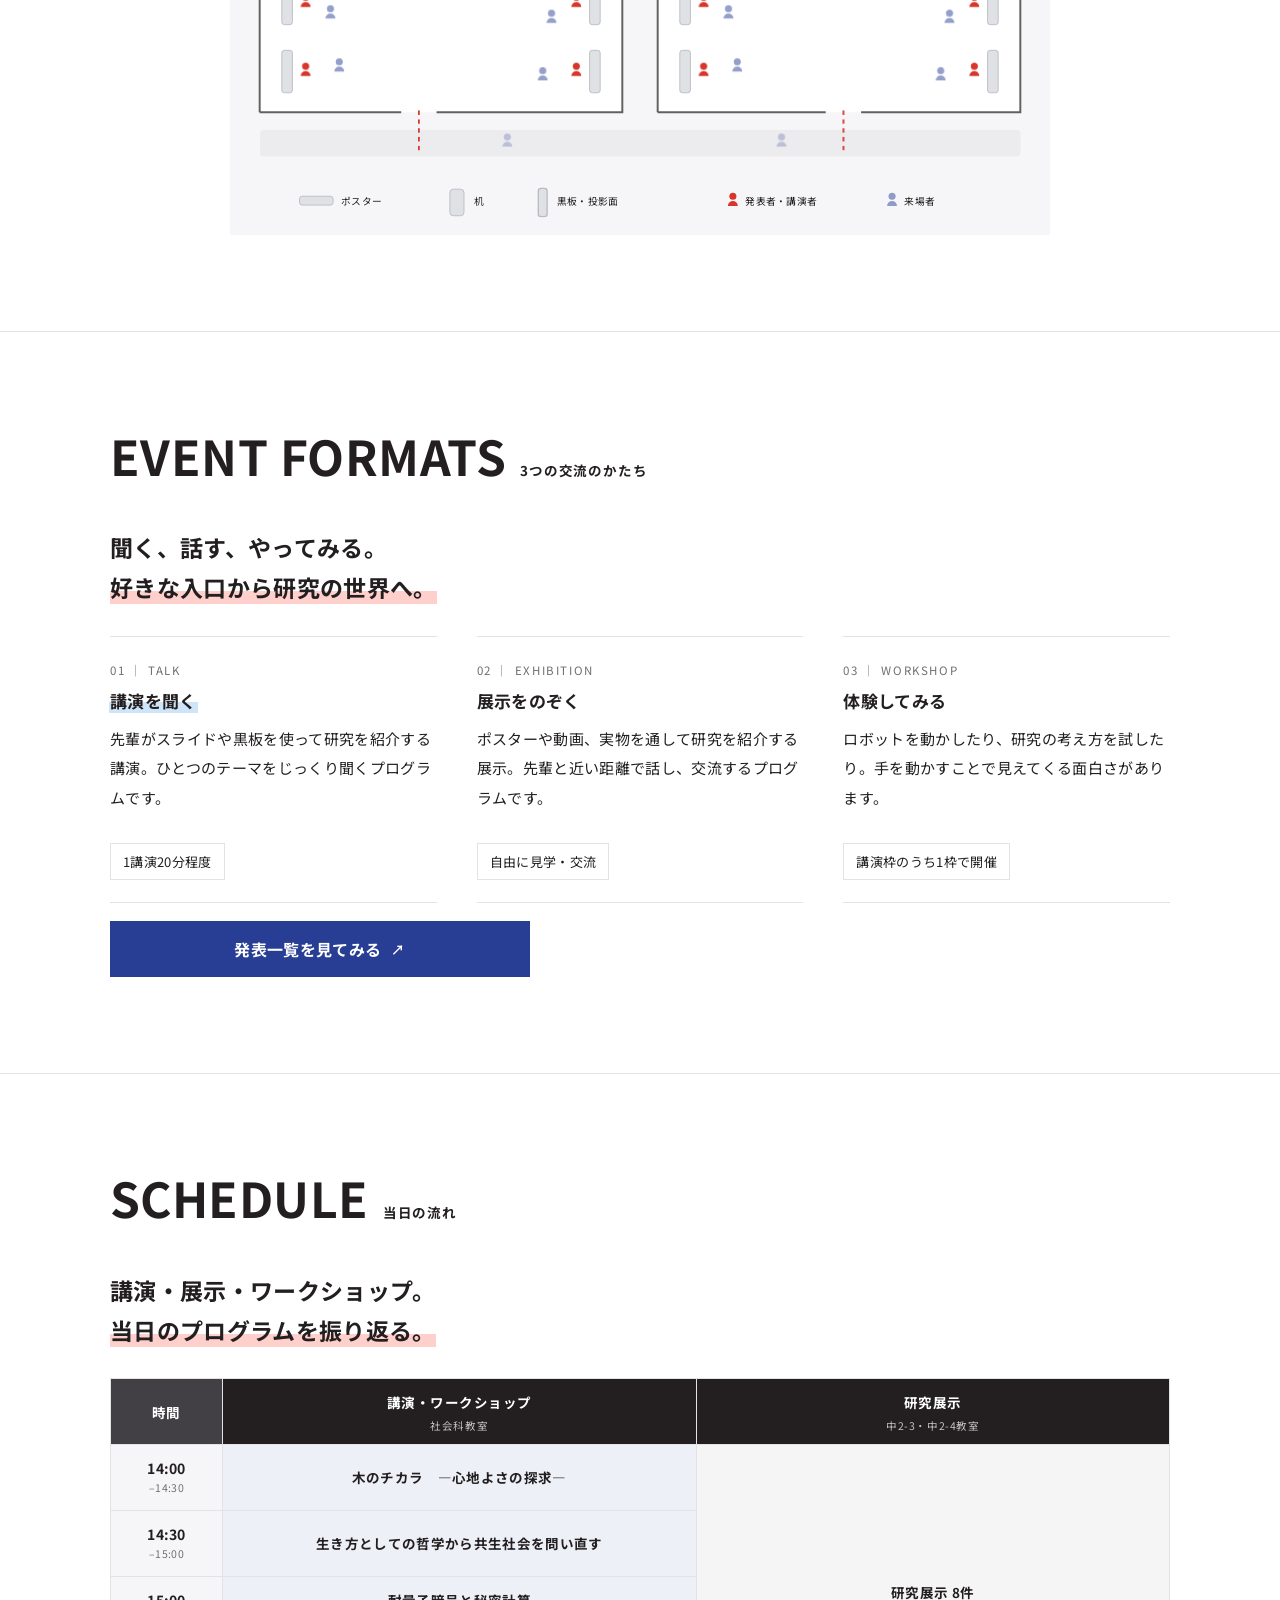
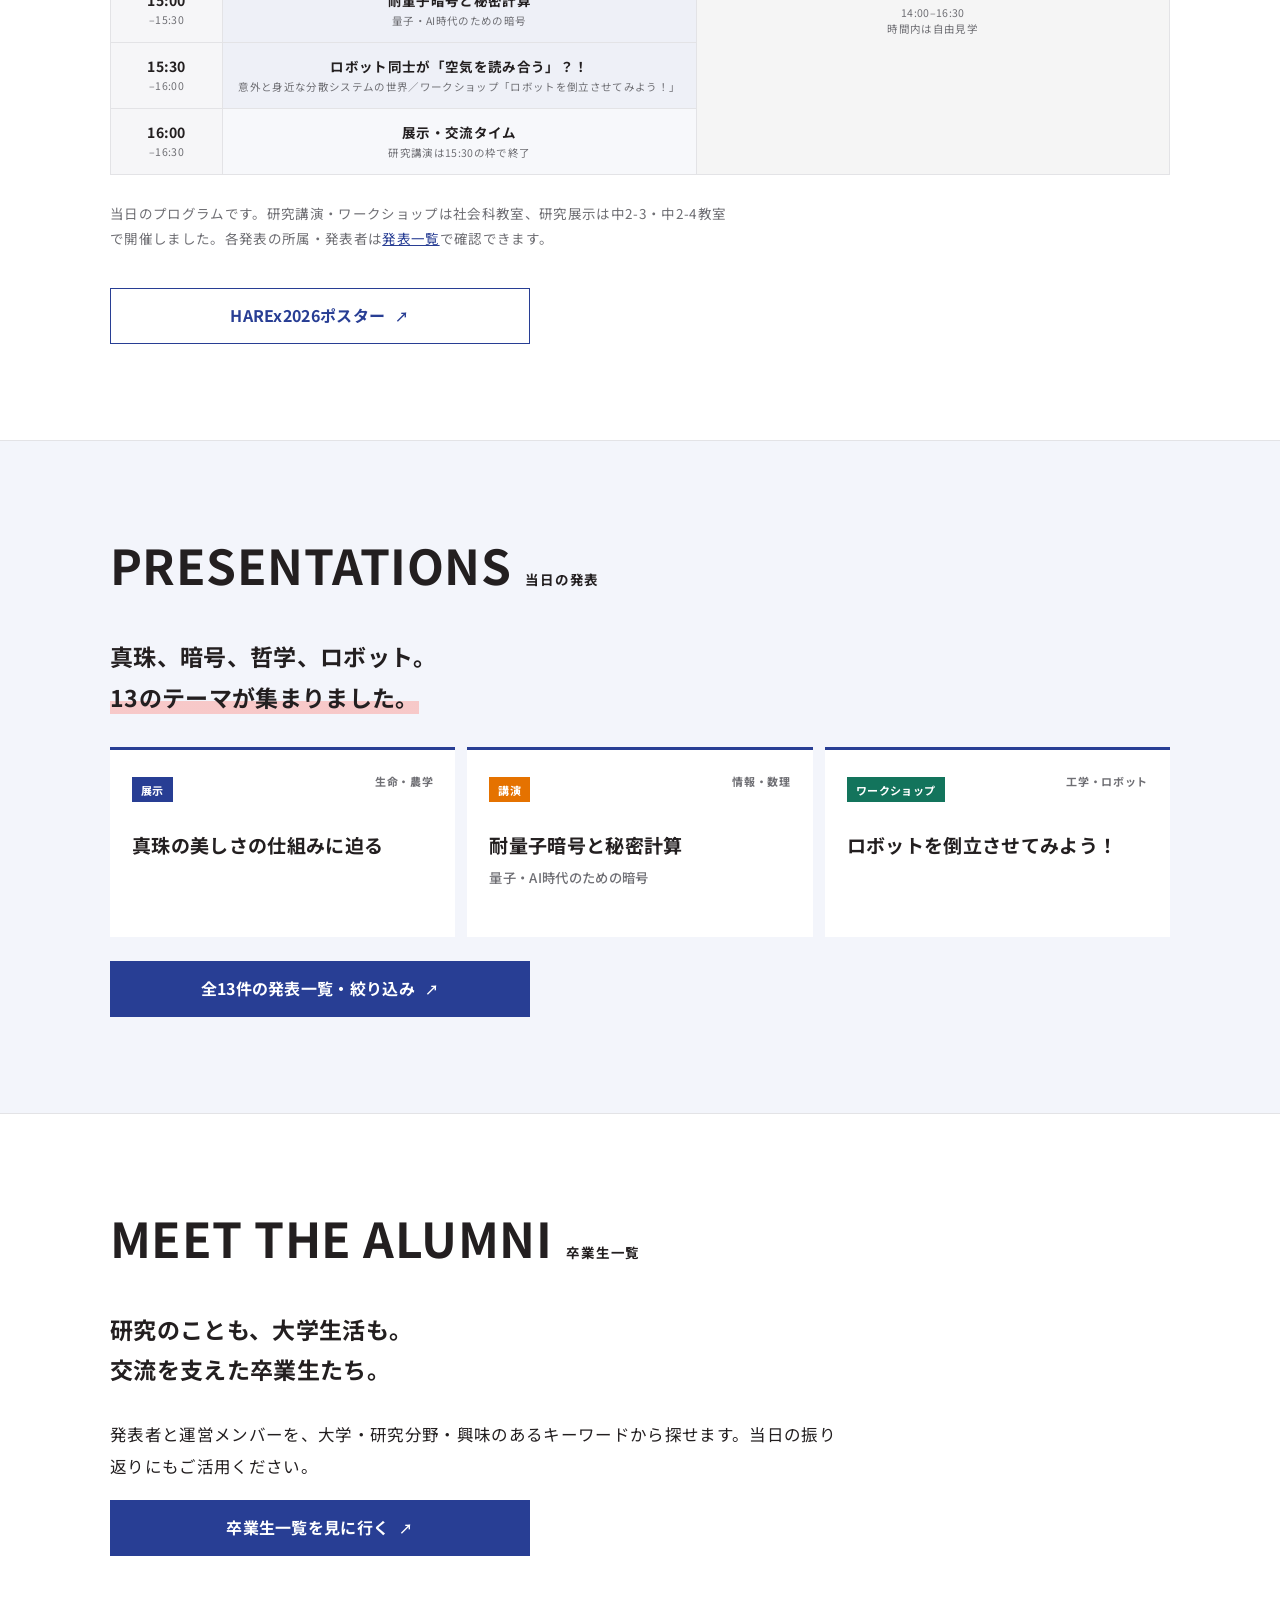
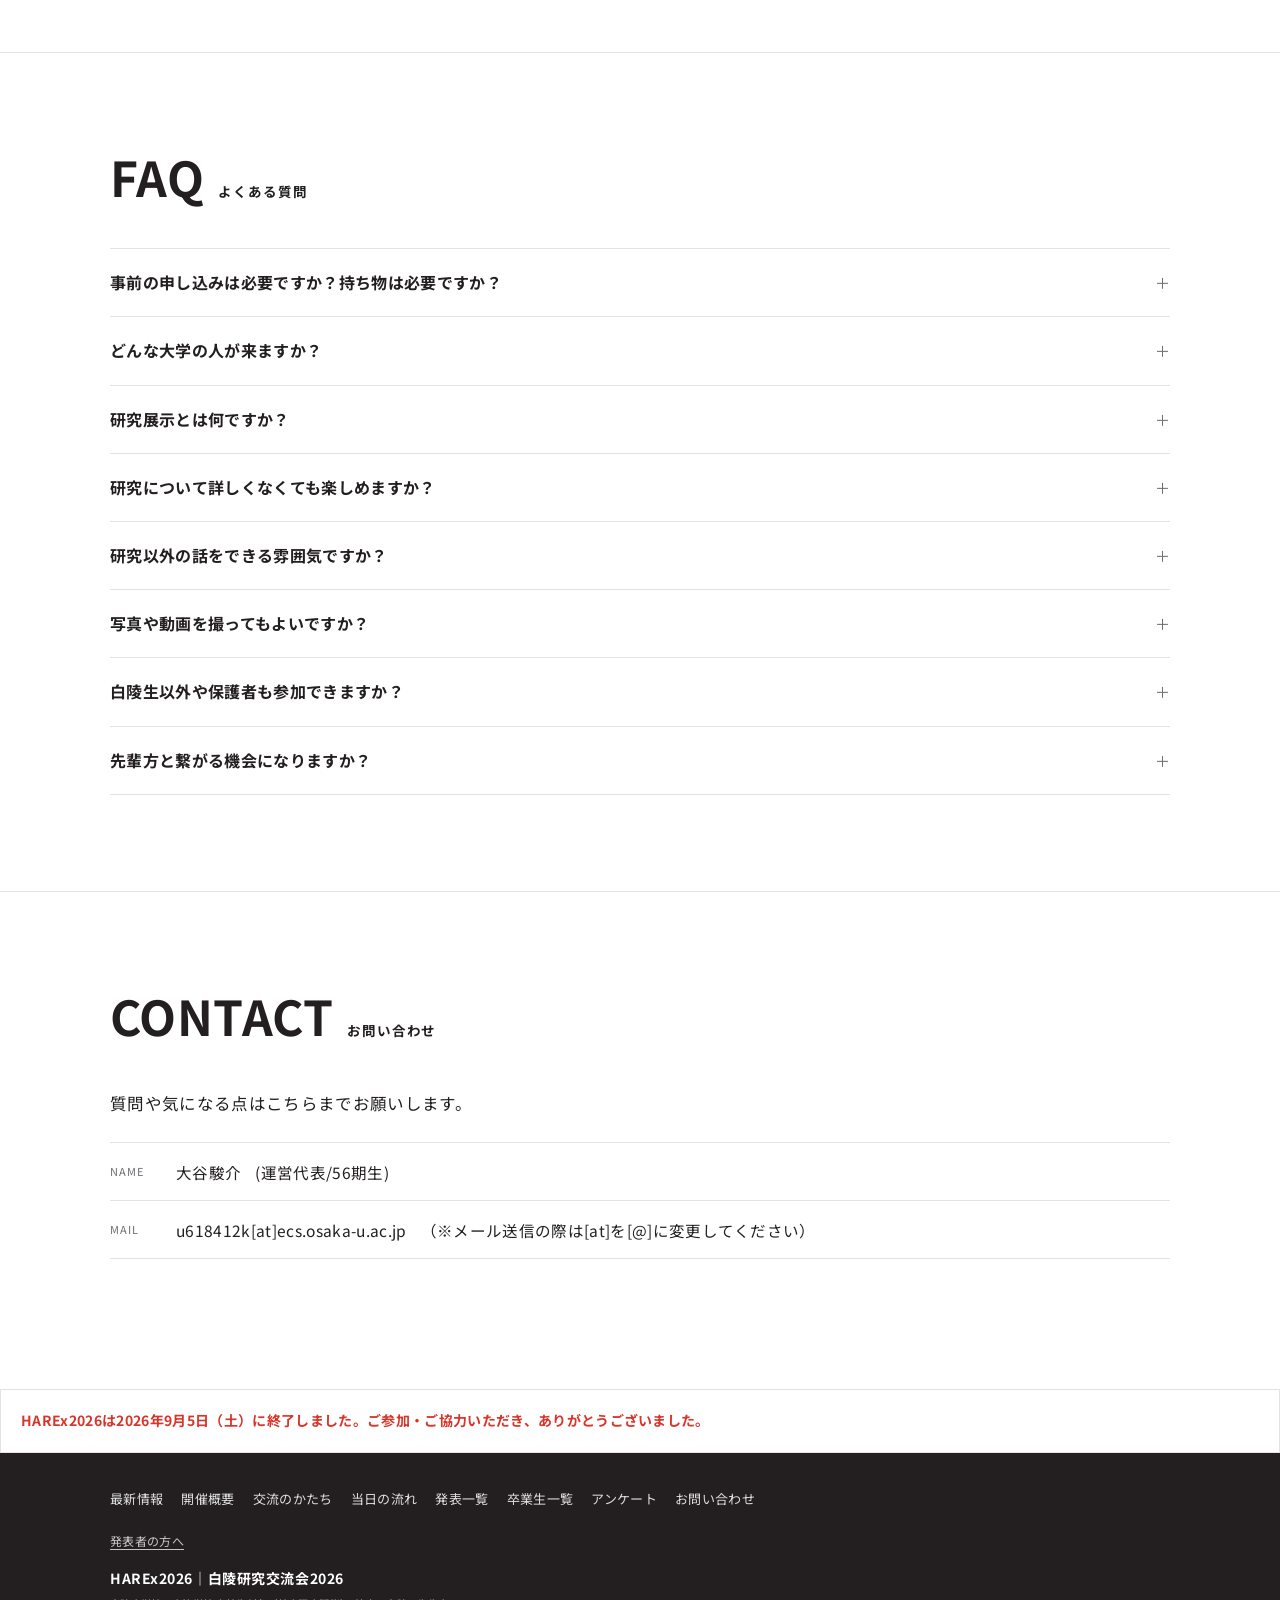
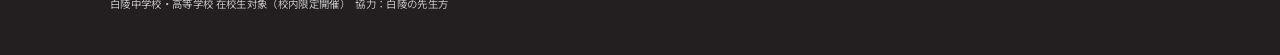
==== commit 5fea7093: "タグの不具合修正" ====
--- a/index.html
+++ b/index.html
@@ -10,7 +10,7 @@
     <link rel="preconnect" href="https://fonts.googleapis.com">
     <link rel="preconnect" href="https://fonts.gstatic.com" crossorigin>
     <link href="https://fonts.googleapis.com/css2?family=Noto+Sans+JP:wght@400;500;700&display=swap" rel="stylesheet">
-    <link rel="stylesheet" href="assets/style.css">
+    <link rel="stylesheet" href="assets/style.css?v=20260908-post-event">
     <link rel="icon" href="assets/favicon.svg" type="image/svg+xml">
 </head>
 
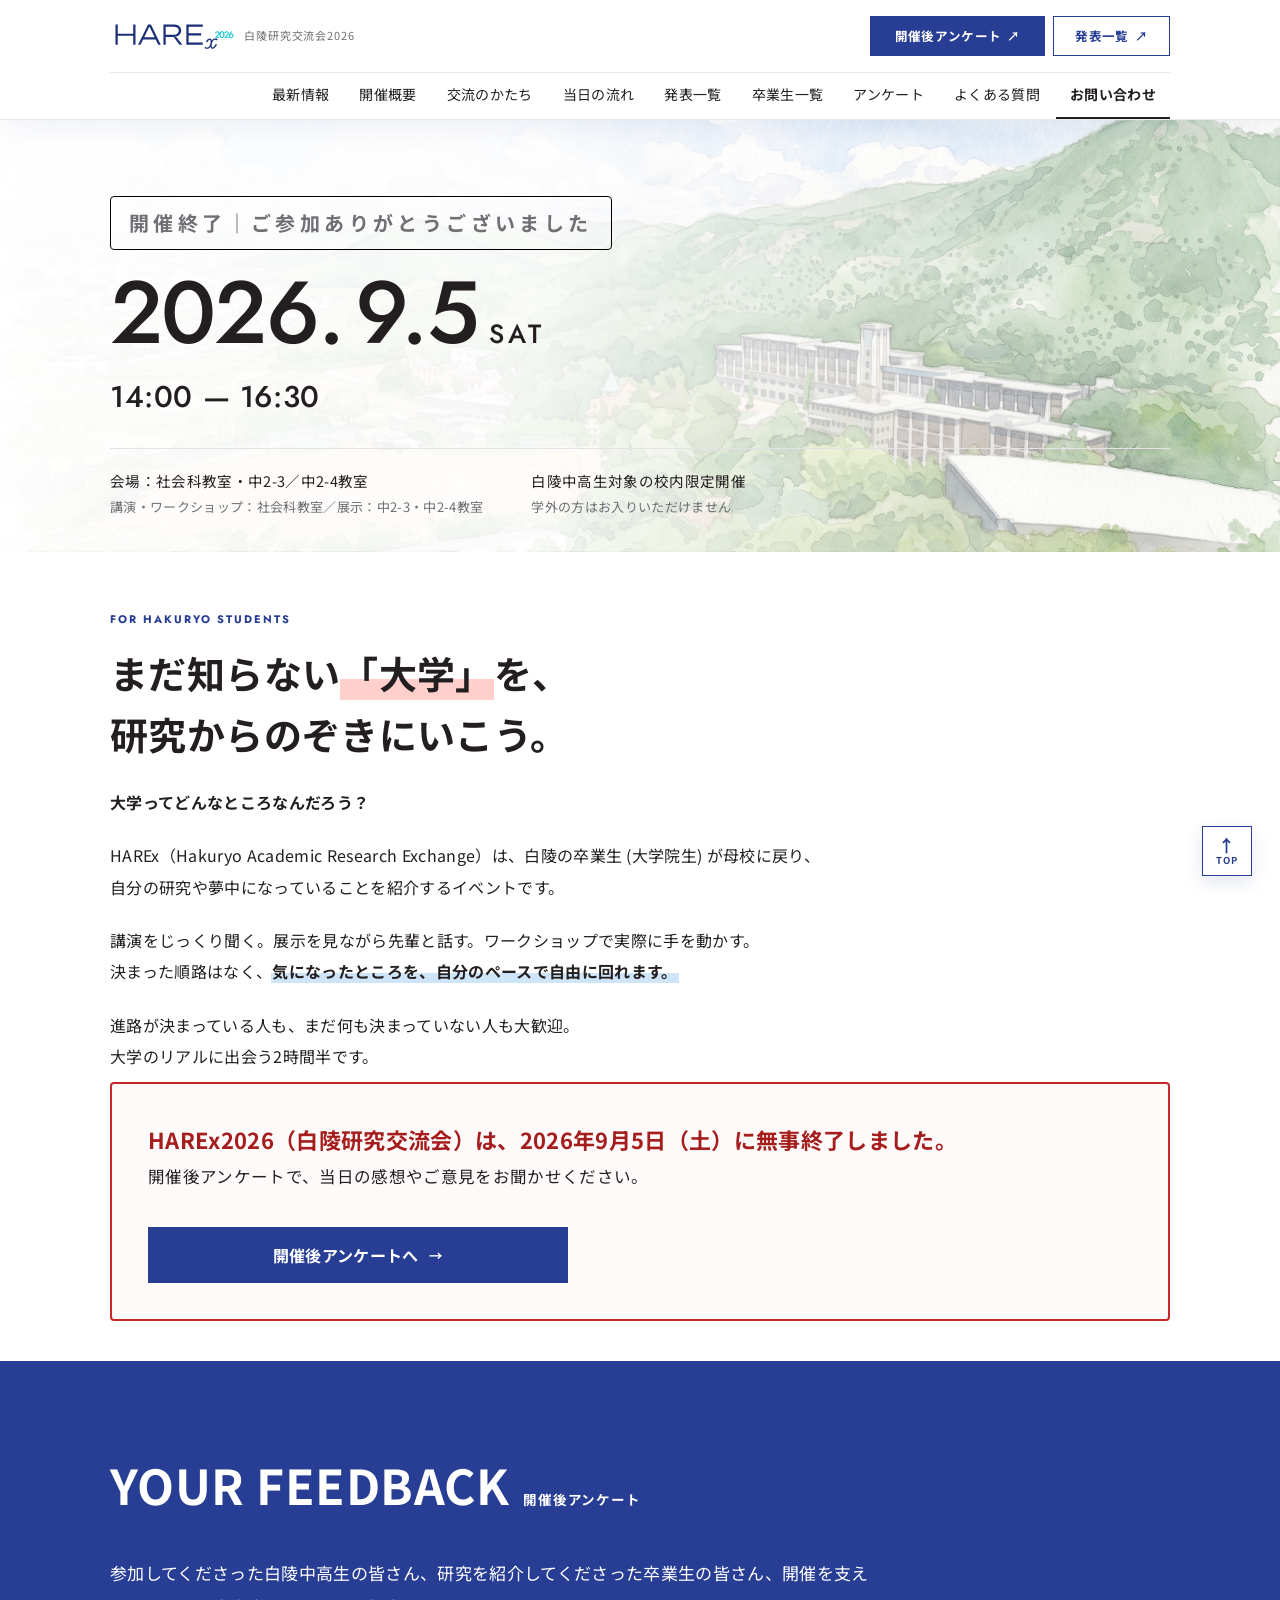
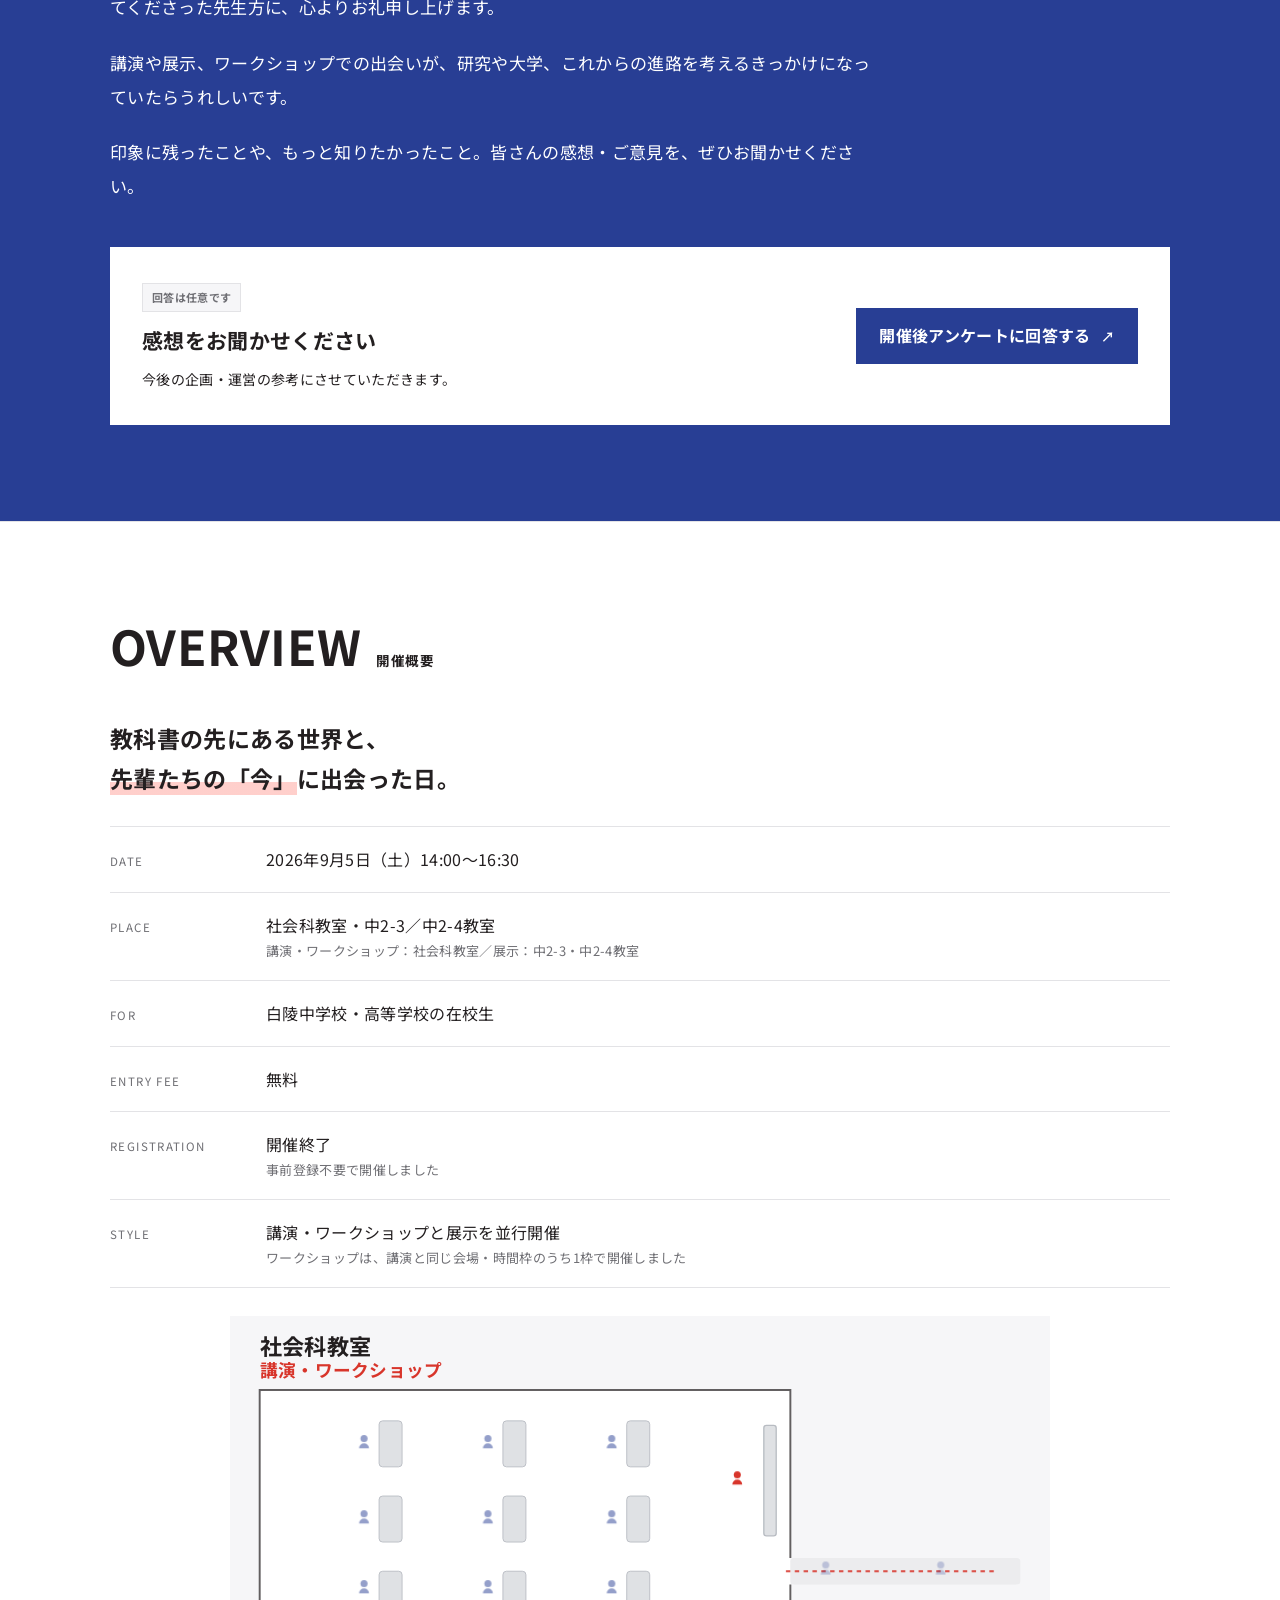
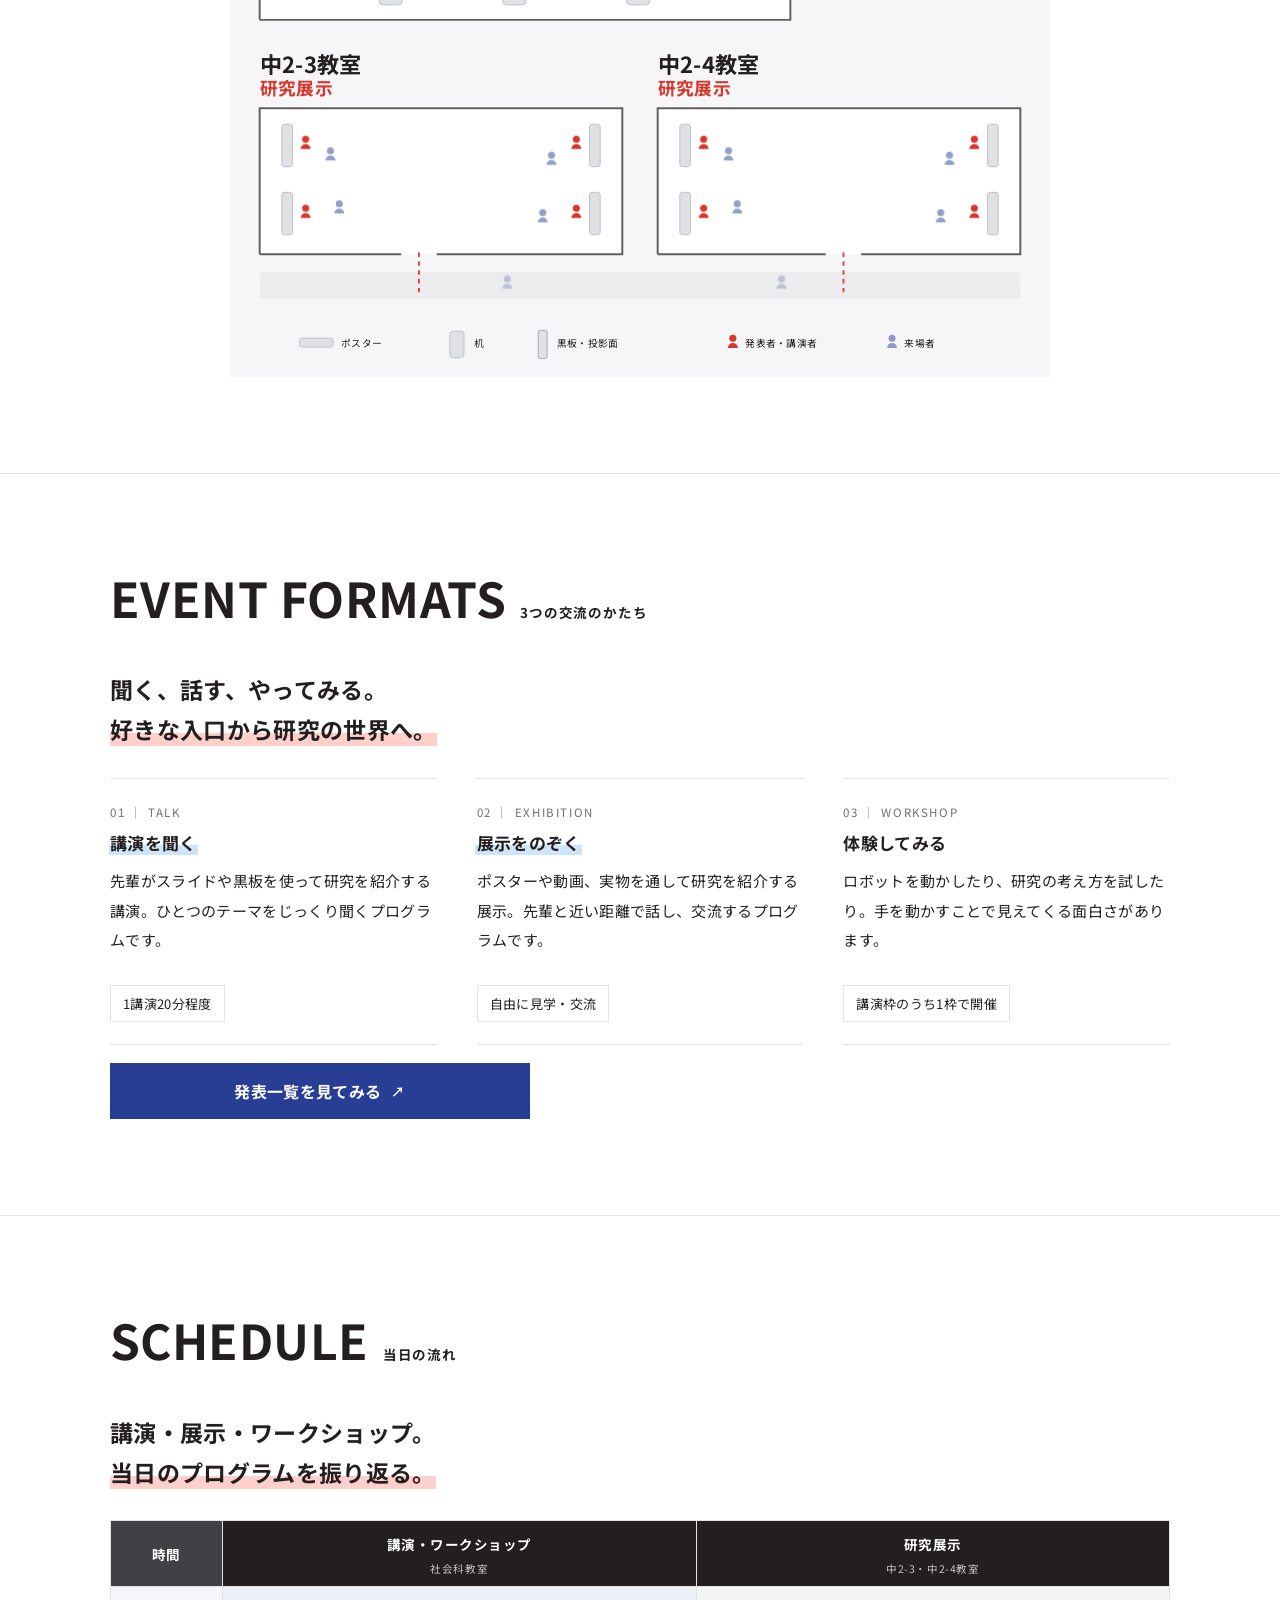
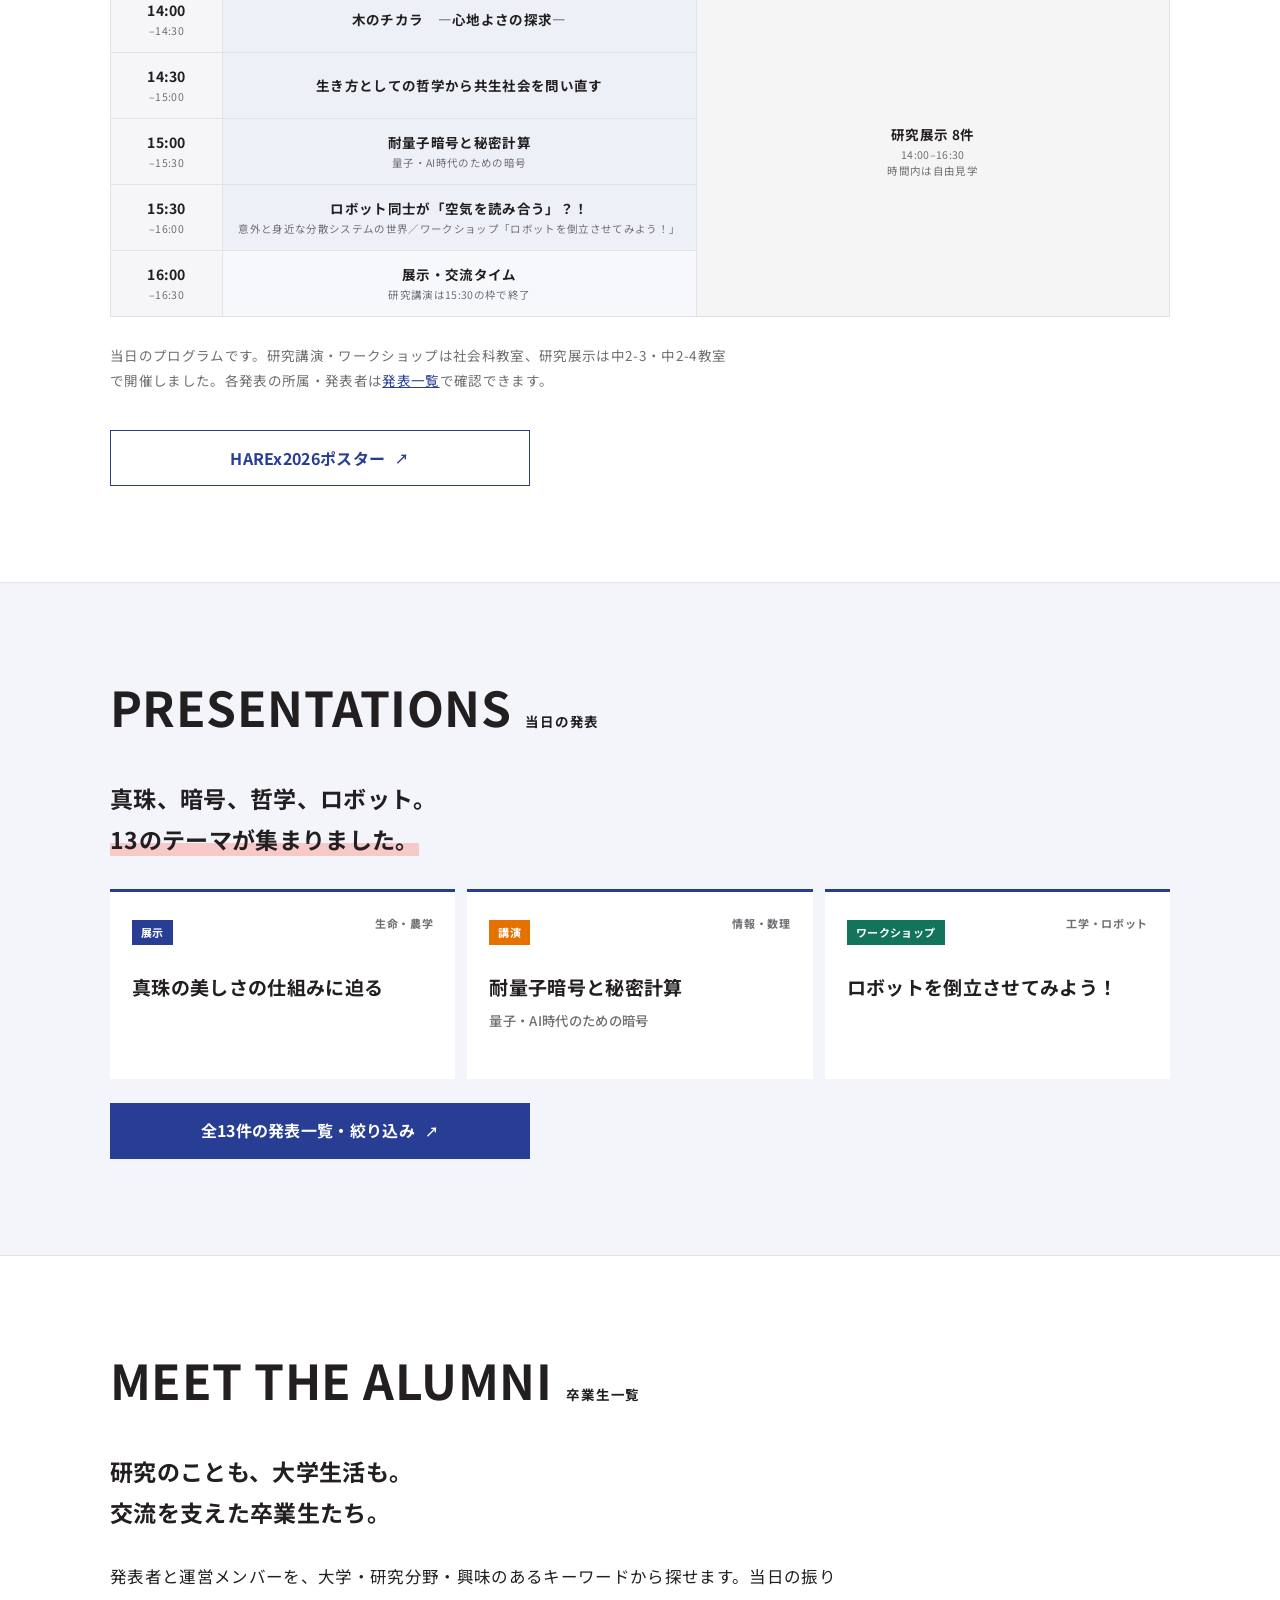
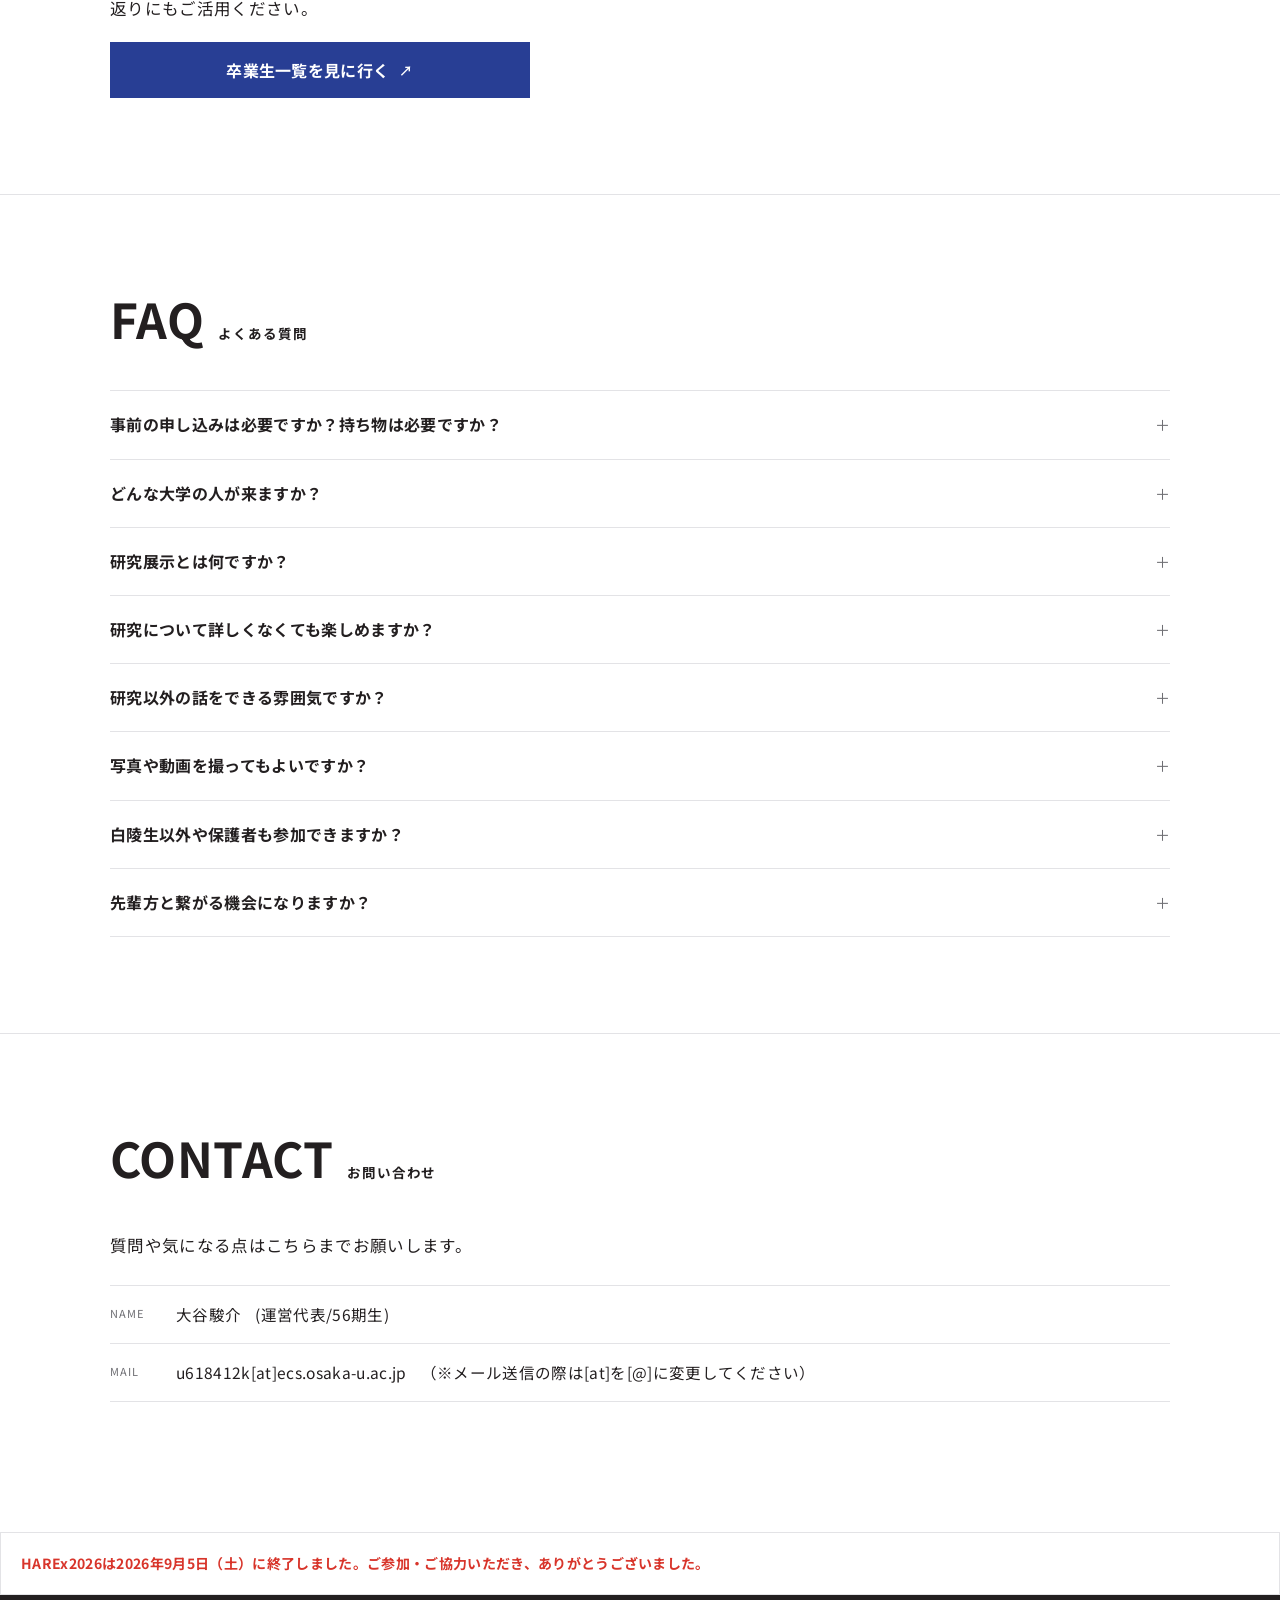
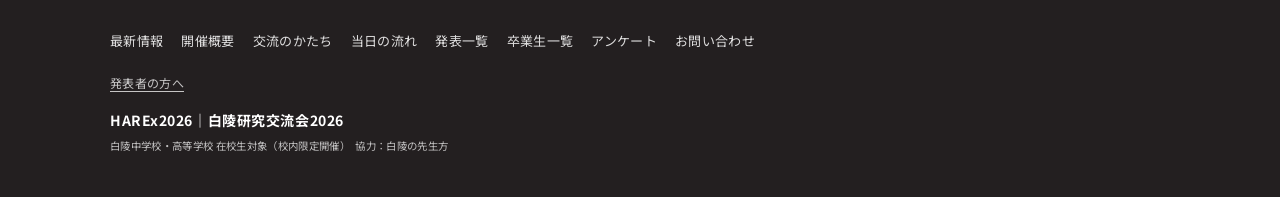
==== commit 73f79108: "配置調整" ====
--- a/index.html
+++ b/index.html
@@ -10,7 +10,7 @@
     <link rel="preconnect" href="https://fonts.googleapis.com">
     <link rel="preconnect" href="https://fonts.gstatic.com" crossorigin>
     <link href="https://fonts.googleapis.com/css2?family=Noto+Sans+JP:wght@400;500;700&display=swap" rel="stylesheet">
-    <link rel="stylesheet" href="assets/style.css?v=20260908-post-event">
+    <link rel="stylesheet" href="assets/style.css?v=20260908-feedback-layout">
     <link rel="icon" href="assets/favicon.svg" type="image/svg+xml">
 </head>
 
@@ -113,13 +113,16 @@
         <section id="survey" class="survey-section">
             <div class="wrap">
                 <h2 class="heading"><span class="en">YOUR FEEDBACK</span><span class="jp">開催後アンケート</span></h2>
+                <div class="survey-message">
+                    <p>参加してくださった白陵中高生の皆さん、研究を紹介してくださった卒業生の皆さん、開催を支えてくださった先生方に、心よりお礼申し上げます。</p>
+                    <p>講演や展示、ワークショップでの出会いが、研究や大学、これからの進路を考えるきっかけになっていたらうれしいです。</p>
+                    <p>印象に残ったことや、もっと知りたかったこと。皆さんの感想・ご意見を、ぜひお聞かせください。</p>
+                </div>
                 <div class="survey-panel">
                     <div>
-                        <span class="optional-badge">任意</span>
-                        <h3>参加してみて、いかがでしたか？</h3>
-                        <p>参加してくださった白陵中高生の皆さん、研究を紹介してくださった卒業生の皆さん、開催を支えてくださった先生方に、心よりお礼申し上げます。</p>
-                        <p>講演や展示、ワークショップでの出会いが、研究や大学、これからの進路を考えるきっかけになっていたらうれしいです。</p>
-                        <p>印象に残ったことや、もっと知りたかったこと。皆さんの感想・ご意見を、ぜひお聞かせください。</p>
+                        <span class="optional-badge">回答は任意です</span>
+                        <h3>感想をお聞かせください</h3>
+                        <p>今後の企画・運営の参考にさせていただきます。</p>
                     </div>
                     <a class="btn" href="https://forms.gle/qjr2g2PjnvQobWXG7" target="_blank"
                         rel="noopener noreferrer">開催後アンケートに回答する<span class="arw" aria-hidden="true">↗</span></a>
--- a/assets/style.css
+++ b/assets/style.css
@@ -2856,3 +2856,23 @@
     font-weight: 700;
     line-height: 1.6;
 }
+
+.survey-message {
+    max-width: 48rem;
+    margin-bottom: clamp(28px, 4vw, 44px);
+    color: #fff;
+    font-size: clamp(15px, 1.4vw, 17px);
+    line-height: 2;
+}
+
+.survey-message p {
+    margin: 0 0 1.25em;
+}
+
+.survey-message p:last-child {
+    margin-bottom: 0;
+}
+
+.survey-panel .btn {
+    margin-top: 0;
+}
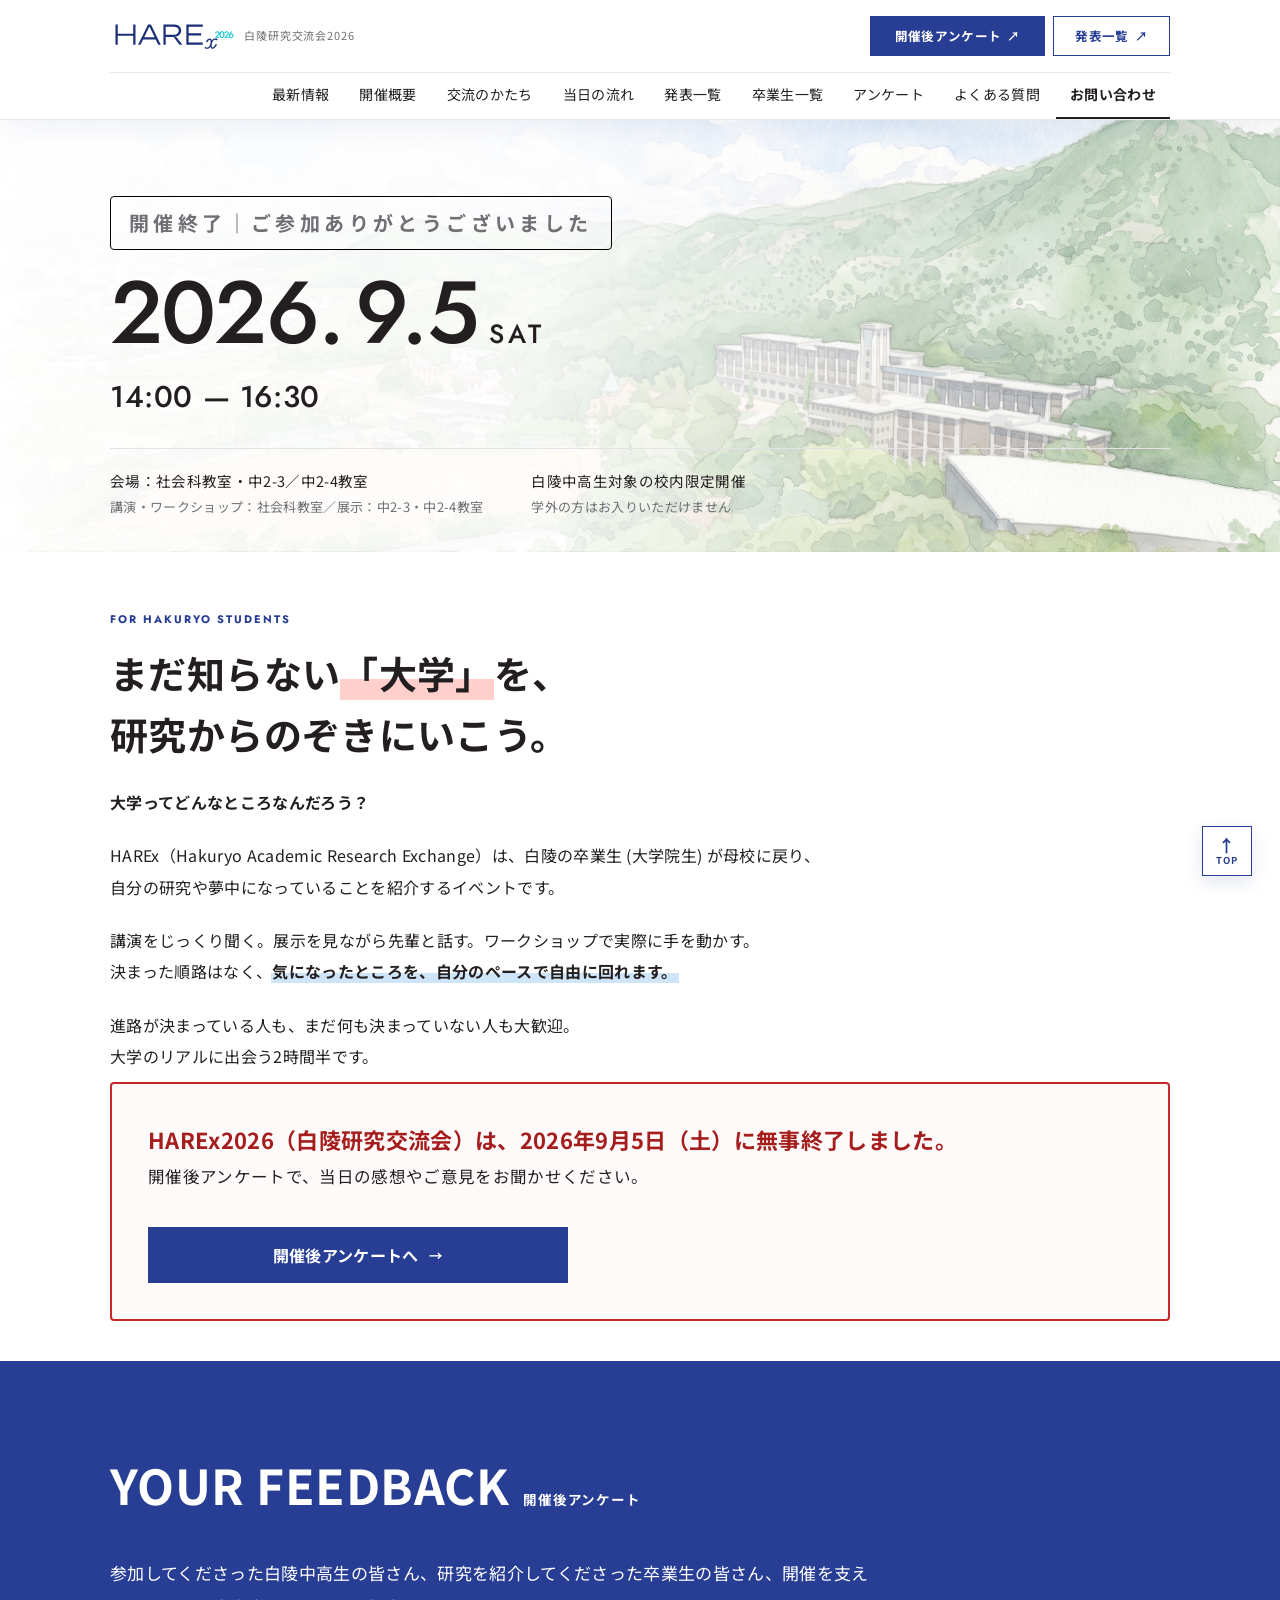
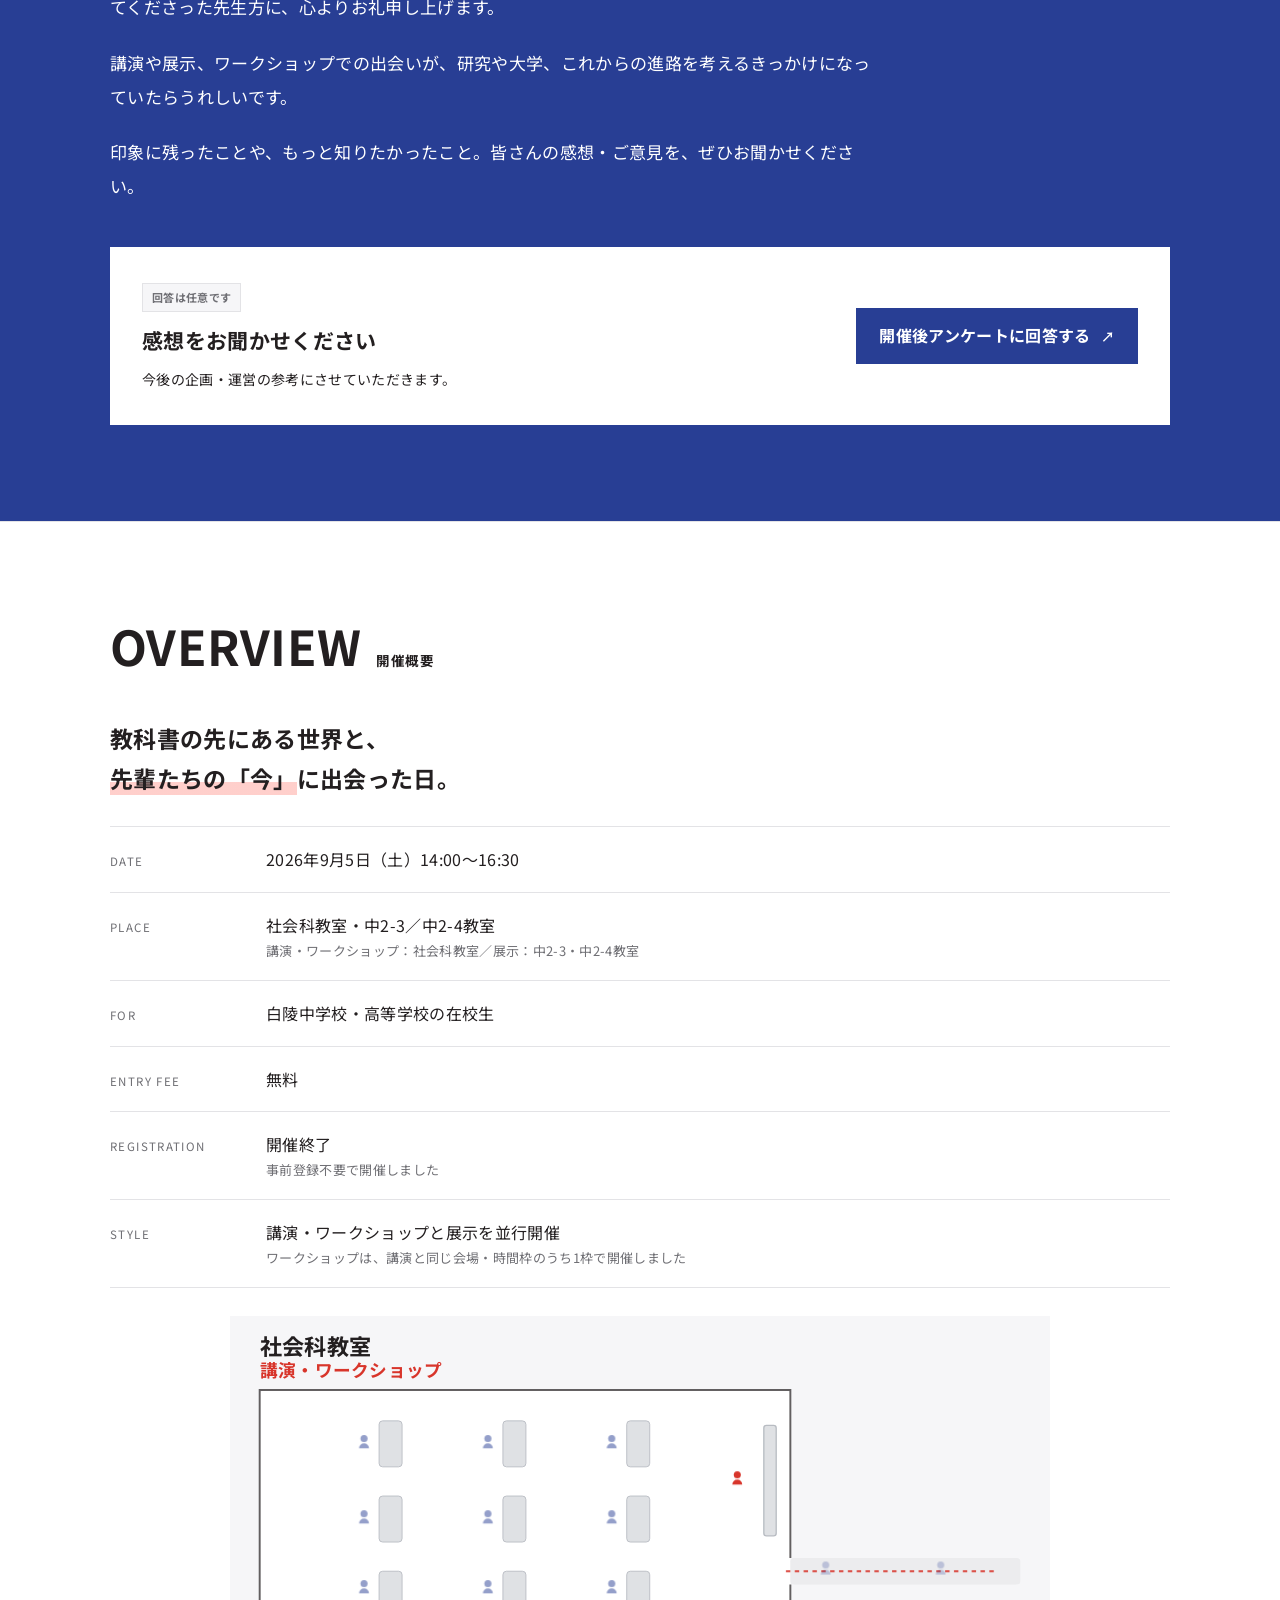
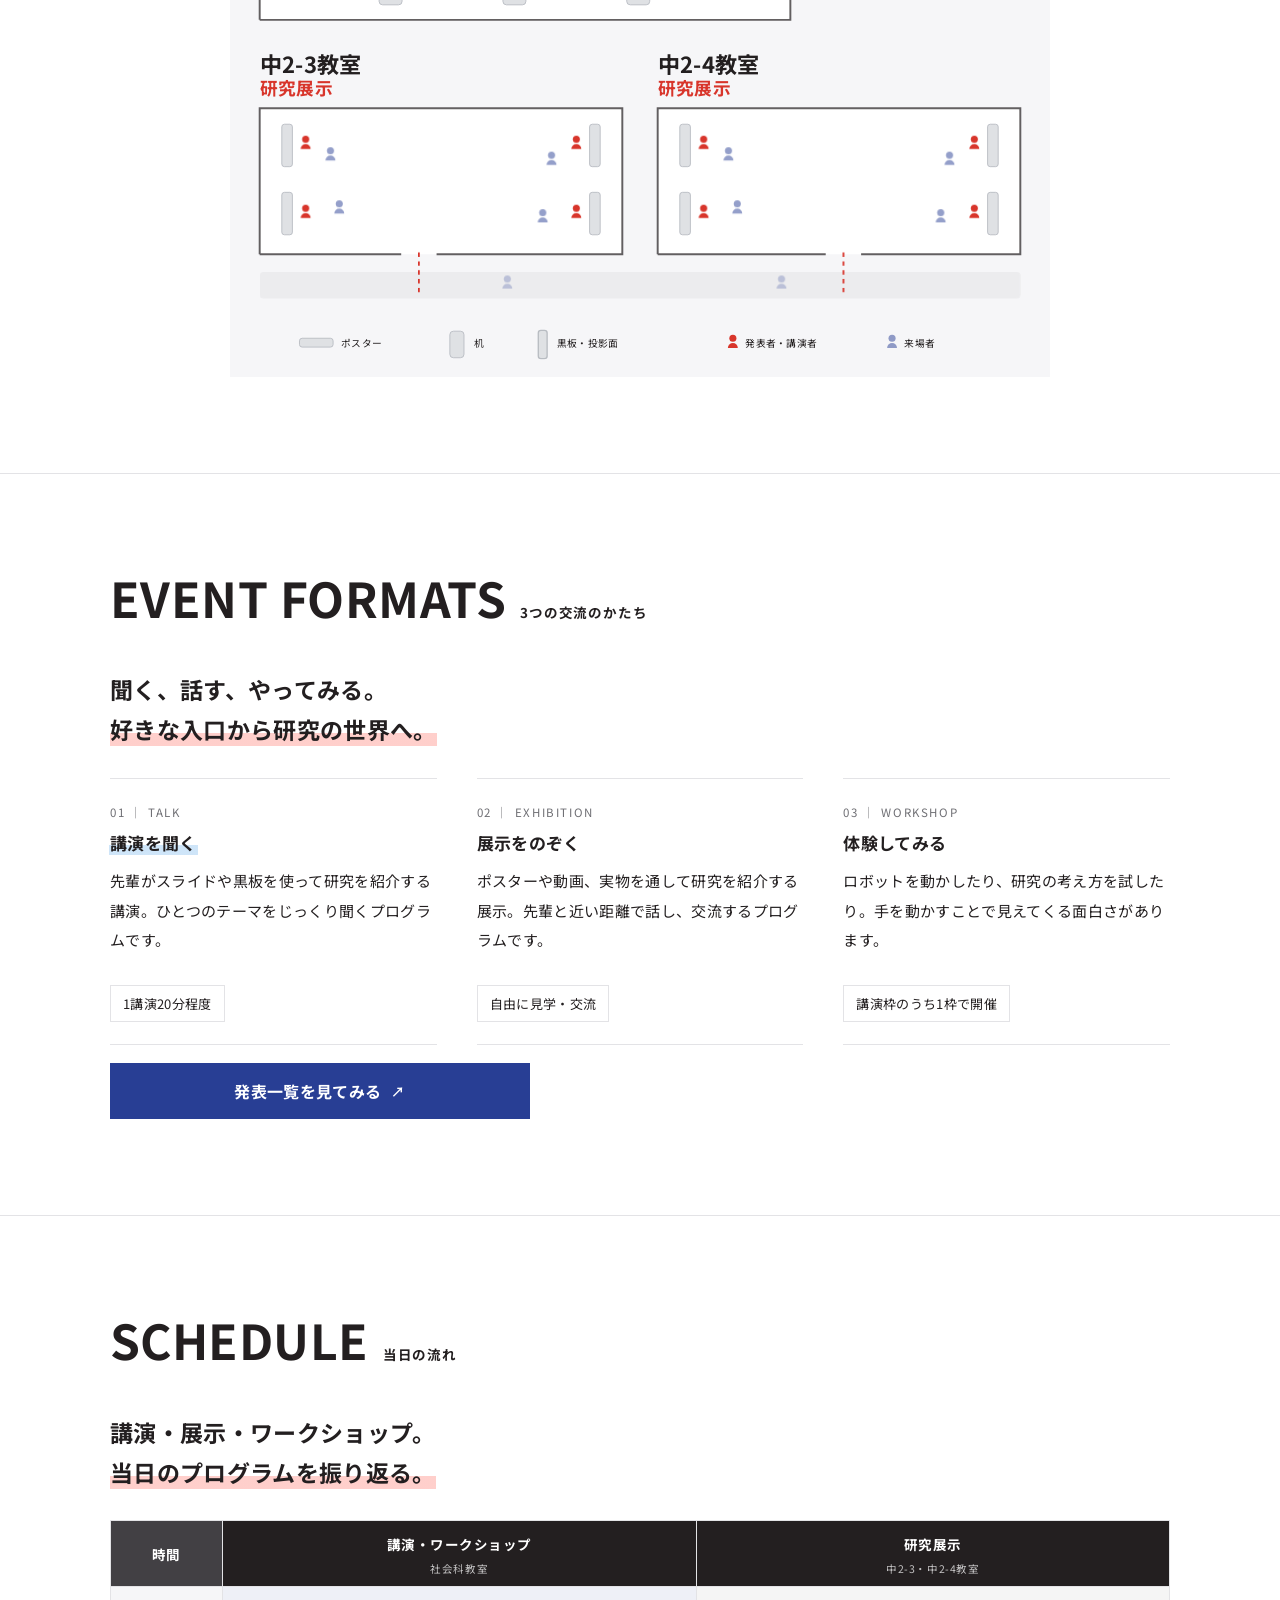
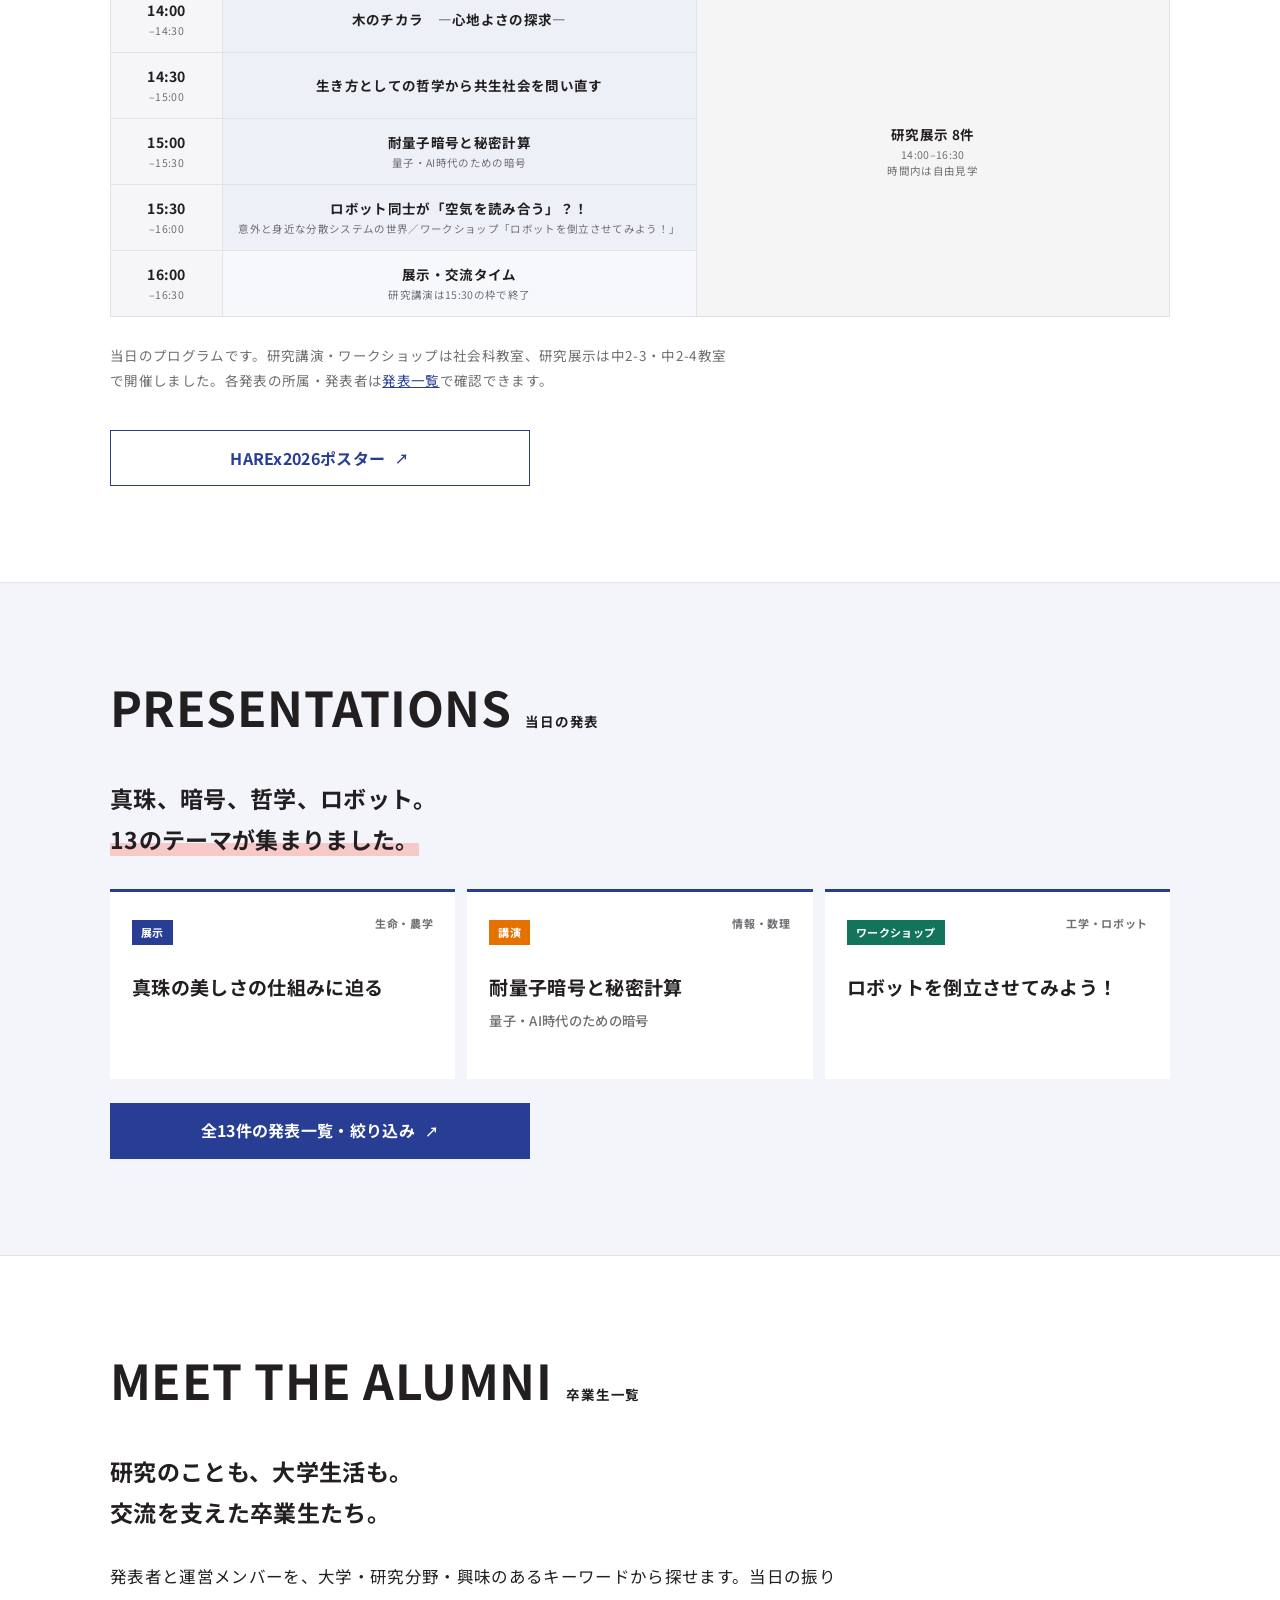
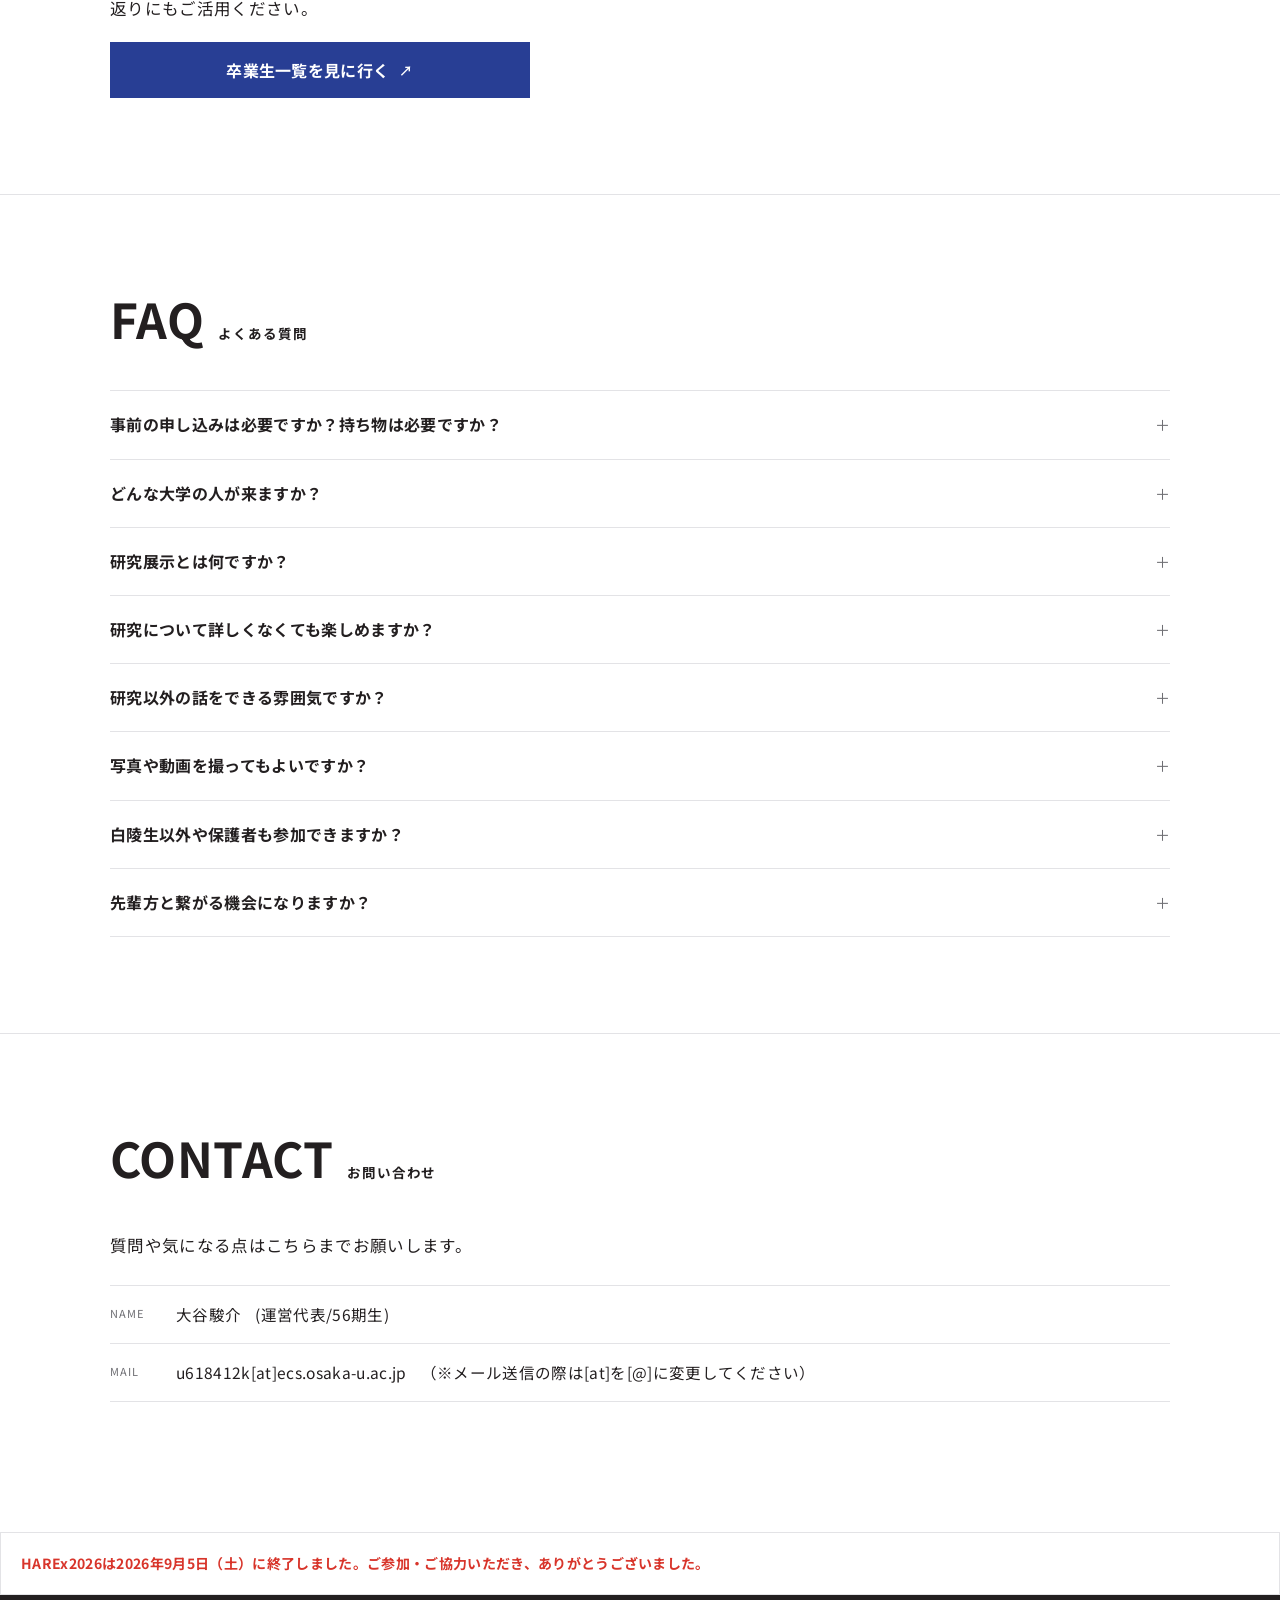
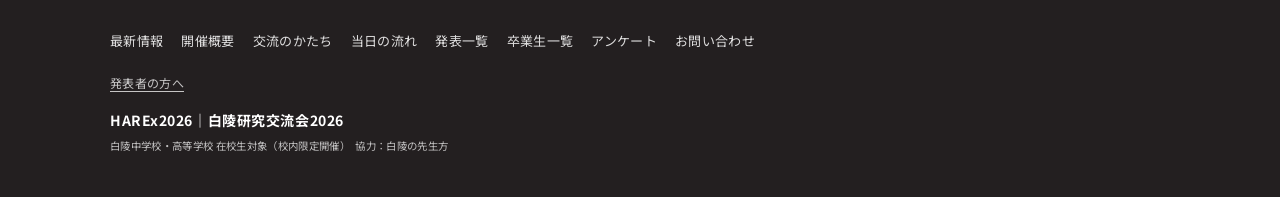
==== commit dcb9fdb9: "ポスター修正" ====
--- a/index.html
+++ b/index.html
@@ -371,7 +371,7 @@
                 <!-- 会場構成切替対象：2教室案「講演等は中2-4教室／展示は中2-3教室」 -->
                 <p class="note">当日のプログラムです。研究講演・ワークショップは社会科教室、研究展示は中2-3・中2-4教室で開催しました。各発表の所属・発表者は<a
                         href="presentations.html">発表一覧</a>で確認できます。</p>
-                <a class="btn sub" href="https://drive.google.com/file/d/171_brUoE5M_ZUJB0sjAMHSUYL0PGXCLq/preview"
+                <a class="btn sub" href="https://drive.google.com/file/d/1wbuRMJ-wWAVI_S3MZiYq9ALxm-9FCjZt/preview"
                     target="_blank" rel="noopener noreferrer">HAREx2026ポスター<span class="arw"
                         aria-hidden="true">↗</span></a>
             </div>
@@ -487,4 +487,4 @@
     <script src="assets/nav.js" defer></script>
 </body>
 
-</html>+</html>
